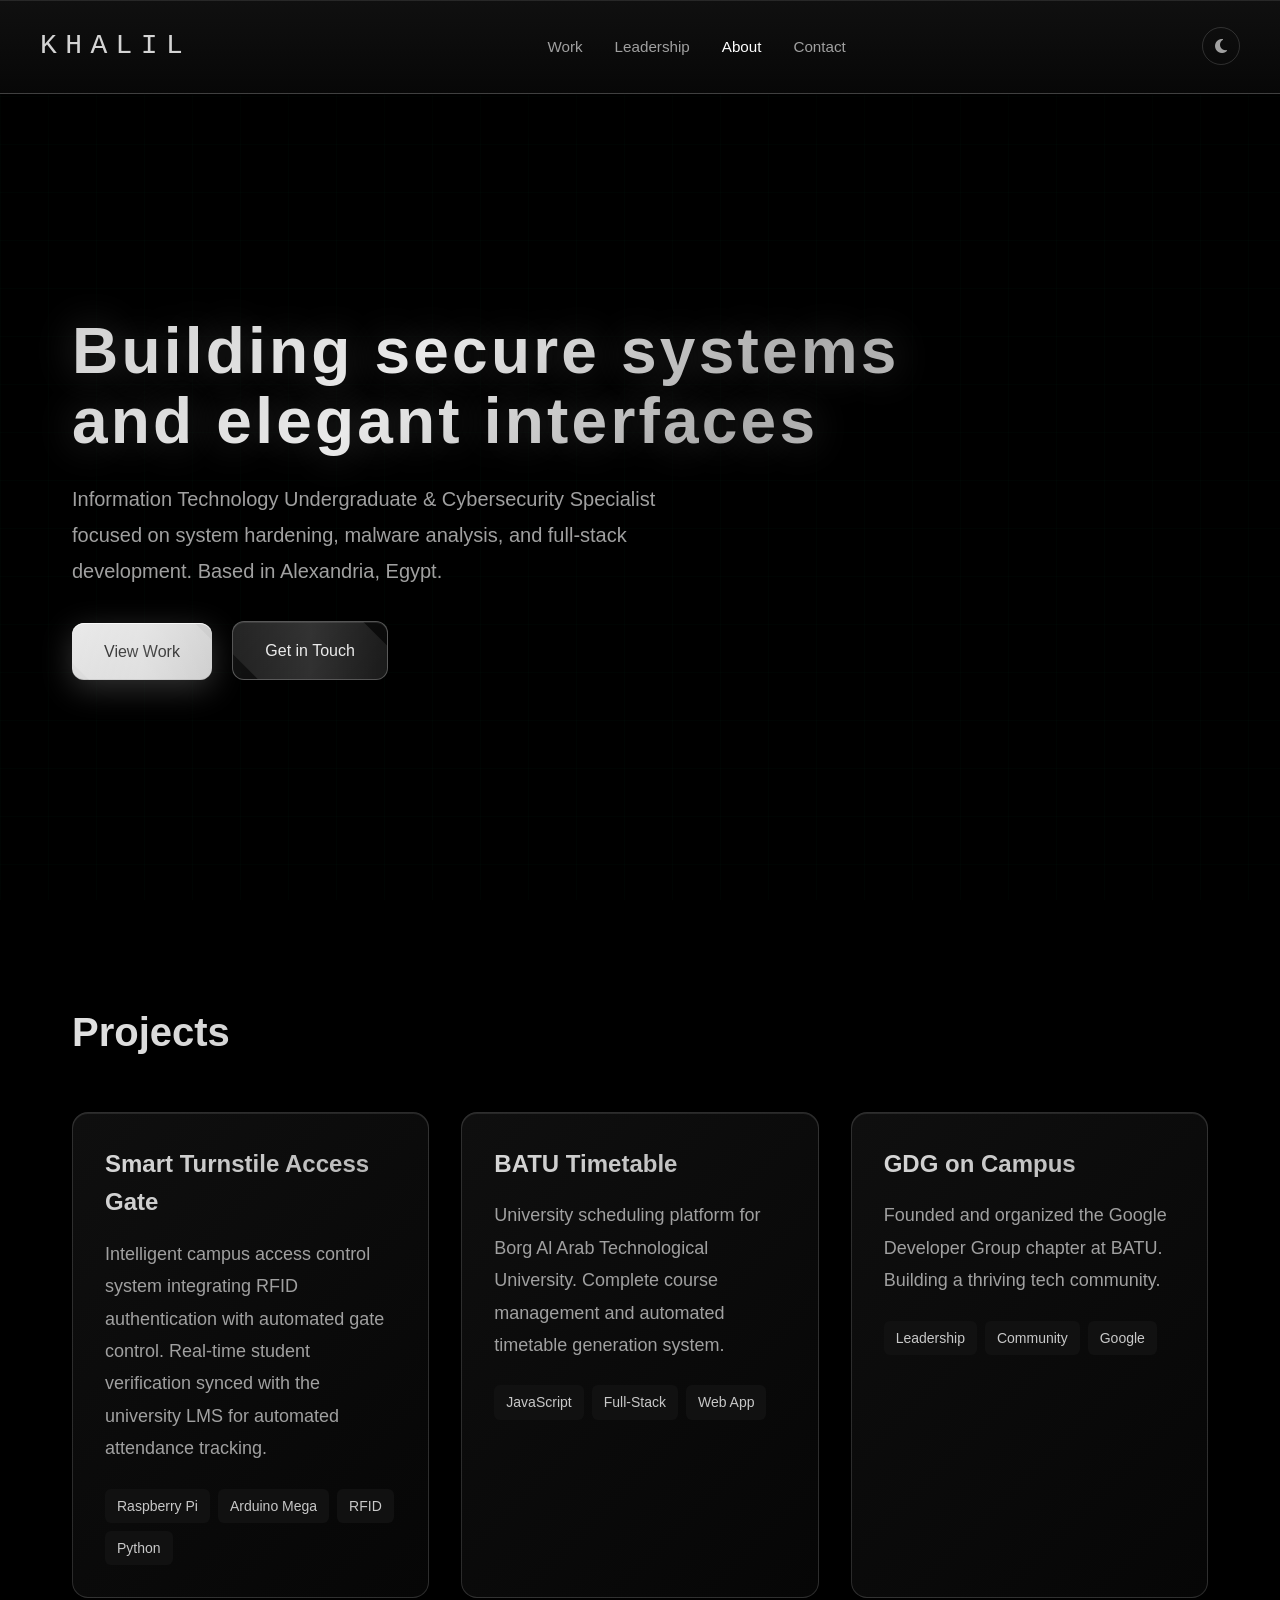
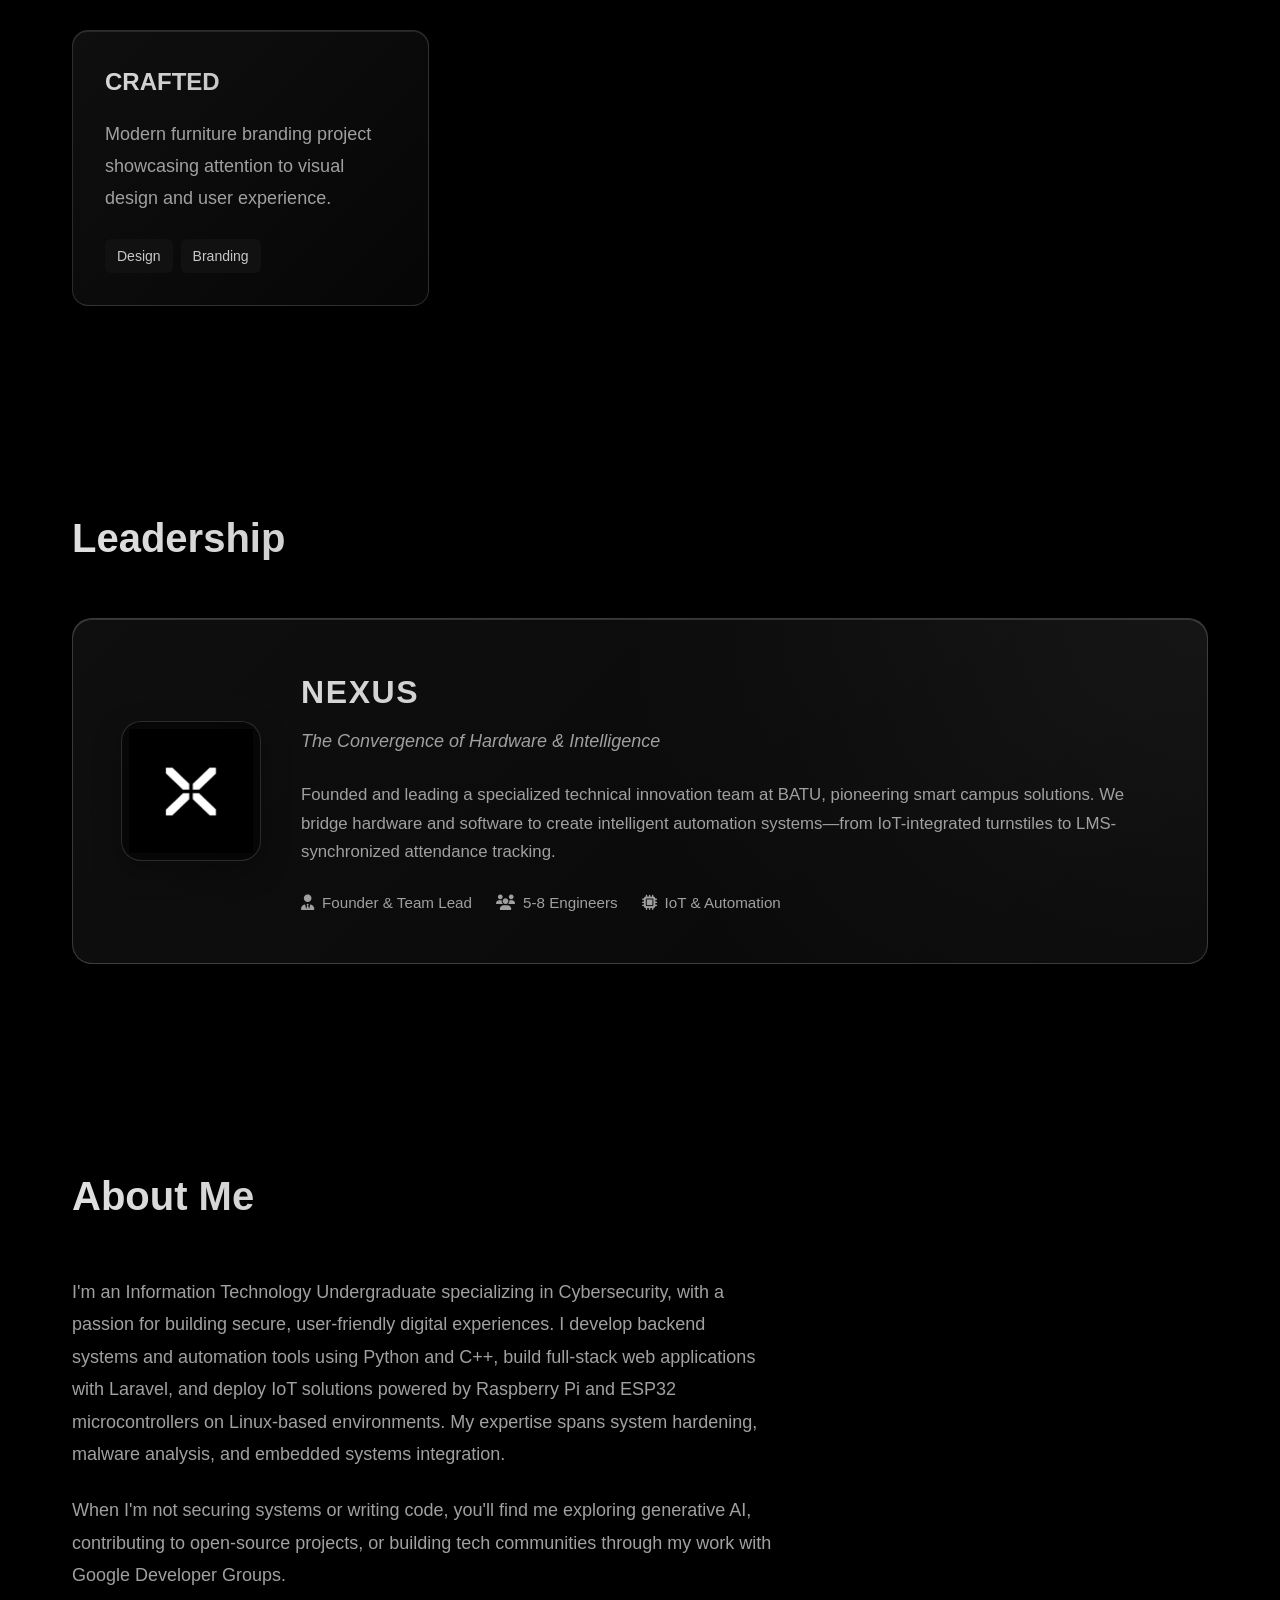
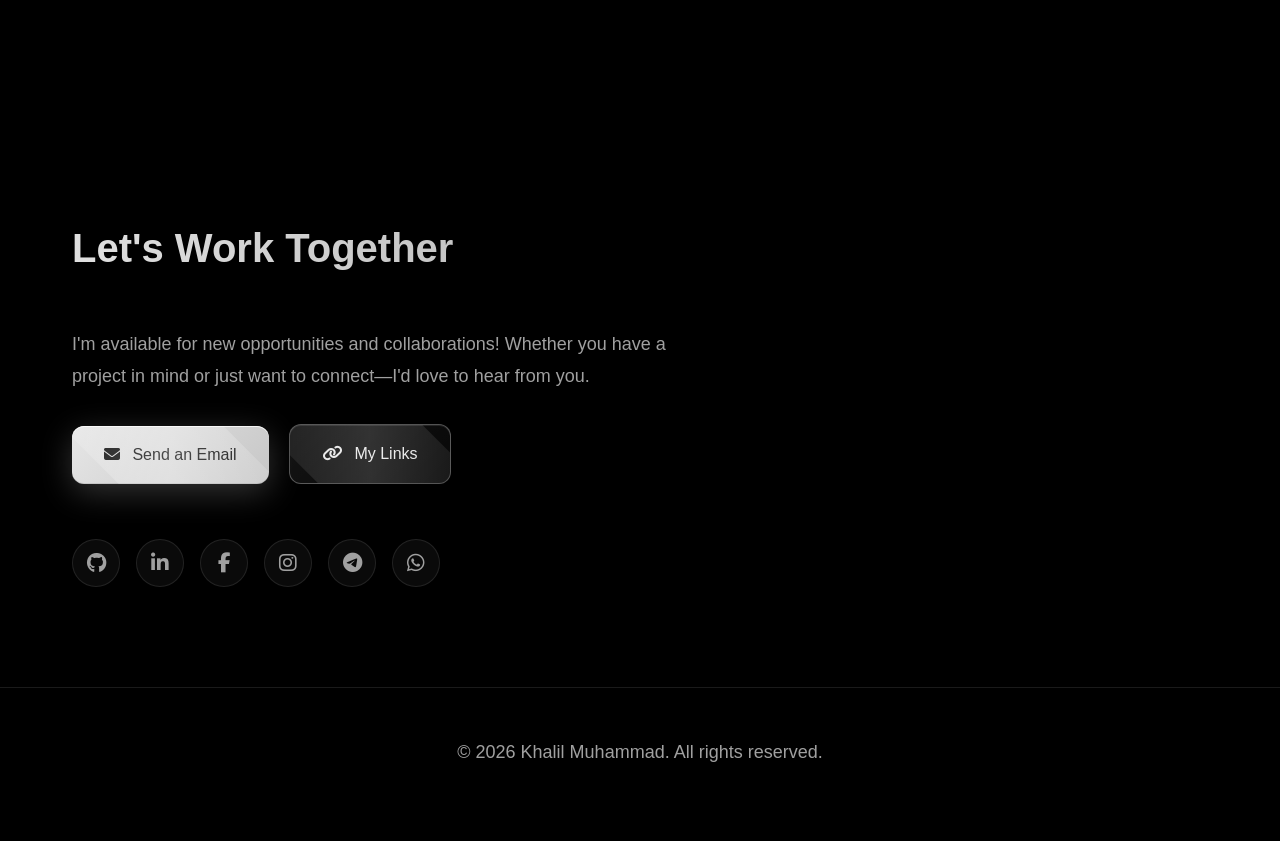
==== index.html @ e2bc8ed1 "feat: complete website overhaul - SEO, routing, ATS optimization, typography, and dark mode toggle" ====
<!DOCTYPE html>
<html lang="en" dir="ltr">
<head>
  <meta charset="UTF-8">
  <meta http-equiv="Content-Security-Policy" content="default-src 'self'; style-src 'self' 'unsafe-inline' https://fonts.googleapis.com https://cdnjs.cloudflare.com; font-src 'self' https://fonts.gstatic.com https://cdnjs.cloudflare.com; img-src 'self' data: https:; script-src 'self' 'unsafe-inline' https://cdnjs.cloudflare.com; connect-src 'self' https://khalill2.github.io;">
  <meta name="viewport" content="width=device-width, initial-scale=1.0">
  <title>Khalil Muhammad — Information Technology Undergraduate & Cybersecurity Specialist</title>
  
  <!-- SEO Meta Tags -->
  <meta name="description" content="Portfolio of Khalil Muhammad | Information Technology Undergraduate & Cybersecurity Specialist based in Alexandria, Egypt. Specializing in system hardening, malware analysis, and full-stack development.">
  <meta name="keywords" content="Khalil Muhammad, Cybersecurity Engineer, Web Development, BATU, NEXUS, Alexandria University, Communications Engineering, Full-Stack Developer, System Hardening">
  <meta name="author" content="Khalil Muhammad">
  
  <!-- Open Graph / Social Media Meta Tags -->
  <meta property="og:type" content="website">
  <meta property="og:url" content="https://khalill2.github.io/Personal-Website/">
  <meta property="og:title" content="Khalil Muhammad — IT Undergraduate & Cybersecurity Specialist">
  <meta property="og:description" content="Portfolio of Khalil Muhammad — IT Undergraduate & Cybersecurity Specialist. Explore projects in embedded systems, web apps, and tech leadership.">
  <meta property="og:image" content="https://khalill2.github.io/Personal-Website/assets/images/NEXUS-X-logo.jpg">
  
  <!-- Twitter Card Meta Tags -->
  <meta name="twitter:card" content="summary_large_image">
  <meta name="twitter:title" content="Khalil Muhammad — IT Undergraduate & Cybersecurity Specialist">
  <meta name="twitter:description" content="Portfolio of Khalil Muhammad — IT Undergraduate & Cybersecurity Specialist. Explore projects in embedded systems, web apps, and tech leadership.">
  <meta name="twitter:image" content="https://khalill2.github.io/Personal-Website/assets/images/NEXUS-X-logo.jpg">
  
  <!-- Favicon -->
  <link rel="icon" type="image/png" href="assets/images/KH-no-wm.png">
  
  <!-- Preconnect for Performance -->
  <link rel="preconnect" href="https://fonts.googleapis.com">
  <link rel="preconnect" href="https://fonts.gstatic.com" crossorigin>
  <link rel="preconnect" href="https://cdnjs.cloudflare.com">
  
  <!-- Google Fonts -->
  <link href="https://fonts.googleapis.com/css2?family=Share+Tech+Mono&family=Rajdhani:wght@600;700&display=swap" rel="stylesheet">
  <link rel="preload" href="https://fonts.googleapis.com/css2?family=Rajdhani:wght@600;700&display=swap" as="style">
  <link rel="preload" href="https://fonts.googleapis.com/css2?family=Share+Tech+Mono&display=swap" as="style">
  
  <!-- Font Awesome -->
  <link rel="stylesheet" href="https://cdnjs.cloudflare.com/ajax/libs/font-awesome/6.5.1/css/all.min.css">
  
  <!-- Main Stylesheet -->
    <link rel="stylesheet" href="assets/css/main.css?v=4.0">
  
  <!-- Structured Data for SEO -->
  <script type="application/ld+json">
  {
    "@context": "https://schema.org",
    "@type": "Person",
    "name": "Khalil Muhammad",
    "jobTitle": "Information Technology Undergraduate & Cybersecurity Specialist",
    "description": "Portfolio of Khalil Muhammad - Information Technology Undergraduate & Cybersecurity Specialist based in Alexandria, Egypt. Specializing in system hardening, malware analysis, and full-stack development.",
    "url": "https://khalill2.github.io/Personal-Website/",
    "sameAs": [
      "https://github.com/KHALILL2",
      "https://www.linkedin.com/in/khalil-muhammad-ti",
      "https://www.facebook.com/share/14V49oHYk59/",
      "https://instagram.com/khalil_muhammad_154"
    ],
    "knowsAbout": [
      "Cybersecurity",
      "System Hardening",
      "Malware Analysis",
      "Full-Stack Development",
      "IoT Solutions",
      "Embedded Systems"
    ]
  }
  </script>
</head>
<body>
  
  <!-- Primary Navigation -->
  <nav class="navbar" role="navigation" aria-label="Main navigation">
    <div class="navbar-content">
      <a href="index.html" class="logo" aria-label="Khalil - Home">khalil</a>
      <ul class="nav-links">
        <li><a href="#work">Work</a></li>
        <li><a href="#leadership">Leadership</a></li>
        <li><a href="#about">About</a></li>
        <li><a href="#contact">Contact</a></li>
      </ul>
      <button class="theme-toggle" id="themeToggle" aria-label="Toggle theme">
        <i class="fas fa-moon"></i>
      </button>
      <button class="mobile-menu-toggle" aria-label="Toggle navigation menu" aria-expanded="false">
        <span class="hamburger-line"></span>
        <span class="hamburger-line"></span>
        <span class="hamburger-line"></span>
      </button>
    </div>
  </nav>

  <!-- Mobile Menu -->
  <div class="mobile-menu" id="mobileMenu">
    <ul class="mobile-nav-links">
      <li><a href="#work" class="mobile-nav-link">Work</a></li>
      <li><a href="#leadership" class="mobile-nav-link">Leadership</a></li>
      <li><a href="#about" class="mobile-nav-link">About</a></li>
      <li><a href="#contact" class="mobile-nav-link">Contact</a></li>
    </ul>
  </div>

  <!-- Main Content -->
  <main id="main-content">
    
    <!-- Hero Section -->
    <header class="hero">
      <div>
        <h1>Building secure systems<br>and elegant interfaces</h1>
        <p>Information Technology Undergraduate & Cybersecurity Specialist focused on system hardening, malware analysis, and full-stack development. Based in Alexandria, Egypt.</p>
        <a href="#work" class="btn">View Work</a>
        <a href="#contact" class="btn btn-secondary">Get in Touch</a>
      </div>
    </header>

    <section id="work" aria-labelledby="work-heading">
      <h2 id="work-heading">Projects</h2>
      <div class="projects">
        <div class="project-card">
          <h3>Smart Turnstile Access Gate</h3>
          <p>Intelligent campus access control system integrating RFID authentication with automated gate control. Real-time student verification synced with the university LMS for automated attendance tracking.</p>
          <div class="tags">
            <span class="tag">Raspberry Pi</span>
            <span class="tag">Arduino Mega</span>
            <span class="tag">RFID</span>
            <span class="tag">Python</span>
          </div>
        </div>
        
        <a href="pages/batu-timetable.html" class="project-card">
          <h3>BATU Timetable</h3>
          <p>University scheduling platform for Borg Al Arab Technological University. Complete course management and automated timetable generation system.</p>
          <div class="tags">
            <span class="tag">JavaScript</span>
            <span class="tag">Full-Stack</span>
            <span class="tag">Web App</span>
          </div>
        </a>
        
        <a href="pages/gdg-campus.html" class="project-card">
          <h3>GDG on Campus</h3>
          <p>Founded and organized the Google Developer Group chapter at BATU. Building a thriving tech community.</p>
          <div class="tags">
            <span class="tag">Leadership</span>
            <span class="tag">Community</span>
            <span class="tag">Google</span>
          </div>
        </a>
        
        <a href="pages/crafted.html" class="project-card">
          <h3>CRAFTED</h3>
          <p>Modern furniture branding project showcasing attention to visual design and user experience.</p>
          <div class="tags">
            <span class="tag">Design</span>
            <span class="tag">Branding</span>
          </div>
        </a>
      </div>
    </section>

    <section id="leadership" aria-labelledby="leadership-heading">
      <h2 id="leadership-heading">Leadership</h2>
      <a href="pages/nexus.html" class="leadership-feature">
        <div class="leadership-content">
          <div class="leadership-logo">
            <img src="assets/images/NEXUS-X-logo.jpg" alt="NEXUS Logo" loading="lazy">
          </div>
          <div class="leadership-info">
            <h3>NEXUS</h3>
            <p class="subtitle">The Convergence of Hardware & Intelligence</p>
            <p>
              Founded and leading a specialized technical innovation team at BATU, pioneering smart campus solutions. We bridge hardware and software to create intelligent automation systems—from IoT-integrated turnstiles to LMS-synchronized attendance tracking.
            </p>
            <div class="leadership-meta">
              <div class="leadership-meta-item">
                <i class="fas fa-user-tie" aria-hidden="true"></i>
                <span>Founder & Team Lead</span>
              </div>
              <div class="leadership-meta-item">
                <i class="fas fa-users" aria-hidden="true"></i>
                <span>5-8 Engineers</span>
              </div>
              <div class="leadership-meta-item">
                <i class="fas fa-microchip" aria-hidden="true"></i>
                <span>IoT & Automation</span>
              </div>
            </div>
          </div>
        </div>
      </a>
    </section>

    <!-- About Section -->
    <section id="about" aria-labelledby="about-heading">
      <h2 id="about-heading">About Me</h2>
      <p class="about-text">
        I'm an Information Technology Undergraduate specializing in Cybersecurity, with a passion for building secure, user-friendly digital experiences. I develop backend systems and automation tools using Python and C++, build full-stack web applications with Laravel, and deploy IoT solutions powered by Raspberry Pi and ESP32 microcontrollers on Linux-based environments. My expertise spans system hardening, malware analysis, and embedded systems integration.
      </p>
      <p class="about-text">
        When I'm not securing systems or writing code, you'll find me exploring generative AI, contributing to open-source projects, or building tech communities through my work with Google Developer Groups.
      </p>
    </section>

    <!-- Contact Section -->
    <section id="contact" aria-labelledby="contact-heading">
      <h2 id="contact-heading">Let's Work Together</h2>
      <p class="contact-text">
        I'm available for new opportunities and collaborations! Whether you have a project in mind or just want to connect—I'd love to hear from you.
      </p>
      
      <a href="mailto:khalill21652006@gmail.com" class="btn"><i class="fas fa-envelope" aria-hidden="true"></i> Send an Email</a>
      <a href="pages/links.html" class="btn btn-secondary"><i class="fas fa-link" aria-hidden="true"></i> My Links</a>
      
      <div class="social-links">
        <a href="https://github.com/KHALILL2" target="_blank" rel="noopener noreferrer" class="social-link" aria-label="GitHub"><i class="fab fa-github" aria-hidden="true"></i></a>
        <a href="https://www.linkedin.com/in/khalil-muhammad-ti" target="_blank" rel="noopener noreferrer" class="social-link" aria-label="LinkedIn"><i class="fab fa-linkedin-in" aria-hidden="true"></i></a>
        <a href="https://www.facebook.com/share/14V49oHYk59/" target="_blank" rel="noopener noreferrer" class="social-link" aria-label="Facebook"><i class="fab fa-facebook-f" aria-hidden="true"></i></a>
        <a href="https://instagram.com/khalil_muhammad_154" target="_blank" rel="noopener noreferrer" class="social-link" aria-label="Instagram"><i class="fab fa-instagram" aria-hidden="true"></i></a>
        <a href="https://t.me/khalil_muhammad_154" target="_blank" rel="noopener noreferrer" class="social-link" aria-label="Telegram"><i class="fab fa-telegram" aria-hidden="true"></i></a>
        <a href="https://api.whatsapp.com/send?phone=201015163499" target="_blank" rel="noopener noreferrer" class="social-link" aria-label="WhatsApp"><i class="fab fa-whatsapp" aria-hidden="true"></i></a>
      </div>
    </section>

  </main>

  <!-- Site Footer -->
  <footer role="contentinfo">
    <p>&copy; 2026 Khalil Muhammad. All rights reserved.</p>
  </footer>

  <!-- JavaScript -->
  <script src="js/script.js"></script>

</body>
</html>
---- assets/css/main.css ----
/**
 * Khalil Portfolio - Main Stylesheet
 * 
 * @description Professional portfolio site showcasing cybersecurity expertise and full-stack development.
 *              Zero-framework vanilla approach prioritizing performance, accessibility, and privacy.
 *              Monochrome design system with glassmorphism effects for modern aesthetic.
 * 
 * @author Khalil Muhammad (khalill2)
 * @version 1.0.0
 * @license MIT
 * 
 * Architecture:
 * - Mobile-first responsive design (320px - 1920px+)
 * - CSS Grid/Flexbox for layouts
 * - CSS custom properties for theming
 * - BEM-inspired naming convention
 */

/* ============================================
   0. THEME SYSTEM (CSS Custom Properties)
   ============================================ */

:root {
  --bg-primary: #000000;
  --bg-elevated: #0a0a0a;
  --bg-tag: #111111;
  --text-body: #c8c8c8;
  --text-secondary: #a0a0a0;
  --text-heading: #e0e0e0;
  --text-muted: #666666;
  --border-subtle: rgba(255, 255, 255, 0.1);
  --border-default: rgba(255, 255, 255, 0.15);
  --border-strong: rgba(255, 255, 255, 0.3);
}

/* ============================================
   1. RESET & BASE CONFIGURATION
   ============================================ */

*,
*::before,
*::after {
  margin: 0;
  padding: 0;
  box-sizing: border-box;
}

body {
  font-family: -apple-system, BlinkMacSystemFont, 'Segoe UI', Arial, sans-serif;
  background-color: var(--bg-primary);
  color: var(--text-body);
  line-height: 1.6;
  font-display: swap;
}

/* ============================================
   2. TYPOGRAPHY SYSTEM
   ============================================ */

h1 {
  font-family: 'Rajdhani', sans-serif;
  font-size: 3.5rem;
  font-weight: 700;
  line-height: 1.1;
  margin-bottom: 1rem;
  letter-spacing: 0.05em;
  /* Liquid chrome metallic effect */
  background: linear-gradient(135deg, #d0d0d0 0%, #e8e8e8 20%, #a8a8a8 40%, #d0d0d0 60%, #e8e8e8 80%, #a8a8a8 100%);
  -webkit-background-clip: text;
  -webkit-text-fill-color: transparent;
  background-clip: text;
  background-size: 200% 200%;
  animation: chrome-flow 4s ease-in-out infinite;
  position: relative;
  text-shadow: 0 0 40px rgba(255, 255, 255, 0.2);
}

@keyframes chrome-flow {
  0%, 100% { background-position: 0% 50%; }
  50% { background-position: 100% 50%; }
}

h2 {
  font-size: 2.5rem;
  margin-bottom: 3rem;
  background: linear-gradient(to right, #e0e0e0, #b8b8b8, #e0e0e0);
  -webkit-background-clip: text;
  -webkit-text-fill-color: transparent;
  background-clip: text;
}

h3 {
  font-size: 1.5rem;
  margin-bottom: 1rem;
  background: linear-gradient(135deg, #d8d8d8, #b0b0b0);
  -webkit-background-clip: text;
  -webkit-text-fill-color: transparent;
  background-clip: text;
}

p {
  font-size: 1.125rem;
  line-height: 1.8;
  color: #a0a0a0;
  margin-bottom: 1.5rem;
}

/* ============================================
   3. NAVIGATION COMPONENTS
   ============================================ */

/* Fixed glassmorphism navbar with blur effect */
.navbar {
  /* Position & Display */
  position: fixed;
  top: 0;
  width: 100%;
  z-index: 1000;
  
  /* Liquid glass with metallic tint */
  background: linear-gradient(180deg, rgba(20, 20, 20, 0.8), rgba(10, 10, 10, 0.7));
  -webkit-backdrop-filter: blur(40px) saturate(200%) brightness(1.1);
  backdrop-filter: blur(40px) saturate(200%) brightness(1.1);
  border-bottom: 1px solid rgba(255, 255, 255, 0.2);
  box-shadow: 
    0 8px 32px rgba(0, 0, 0, 0.4),
    inset 0 1px 0 rgba(255, 255, 255, 0.1);
  
  /* Spacing */
  padding: 1.5rem 2rem;
}

.navbar-content {
  max-width: 1200px;
  margin: 0 auto;
  display: flex;
  justify-content: space-between;
  align-items: center;
  position: relative;
}

.logo {
  font-family: 'Share Tech Mono', monospace;
  font-size: 1.75rem;
  font-weight: 400;
  color: #d4d4d4;
  text-decoration: none;
  letter-spacing: 0.3em;
  text-transform: uppercase;
}

.nav-links {
  display: flex;
  gap: 2rem;
  list-style: none;
}

.nav-links a {
  color: #a0a0a0;
  text-decoration: none;
  font-size: 0.95rem;
  transition: all 0.3s ease;
  position: relative;
}

.nav-links a:hover {
  color: #e0e0e0;
}

/* Active state with silver accent */
.nav-links a.active {
  color: #e0e0e0;
}

.back-link {
  color: #a0a0a0;
  text-decoration: none;
  font-size: 0.95rem;
  transition: all 0.3s ease;
}

.back-link:hover {
  color: #e0e0e0;
}

.back-link i {
  margin-right: 0.5rem;
}

/* ============================================
   4. LAYOUT & CONTAINERS
   ============================================ */

section {
  max-width: 1200px;
  margin: 0 auto;
  padding: 100px 2rem;
}

.project-detail {
  max-width: 900px;
  margin: 0 auto;
  padding: 120px 2rem 80px;
}

/* Hero Section */
.hero {
  min-height: 100vh;
  display: flex;
  align-items: center;
  padding-top: 120px;
  max-width: 1200px;
  margin: 0 auto;
  padding-left: 2rem;
  padding-right: 2rem;
}

.hero h1 {
    font-size: 4rem;
    font-weight: 700;
    line-height: 1.1;
    margin-bottom: 1.5rem;
}

.hero p {
    font-size: 1.25rem;
    color: #a0a0a0;
    max-width: 600px;
    margin-bottom: 2rem;
}

/* === BUTTONS === */
.btn {
    display: inline-block;
    padding: 1rem 2rem;
    /* Liquid glass with metallic shine */
    background: linear-gradient(135deg, rgba(255, 255, 255, 0.9), rgba(220, 220, 220, 0.9));
    -webkit-backdrop-filter: blur(40px) saturate(200%);
    backdrop-filter: blur(40px) saturate(200%);
    color: #000000;
    text-decoration: none;
    border-radius: 12px;
    font-weight: 500;
    margin-right: 1rem;
    margin-bottom: 1rem;
    transition: all 0.5s cubic-bezier(0.4, 0, 0.2, 1);
    box-shadow: 
      0 8px 32px rgba(255, 255, 255, 0.2),
      inset 0 1px 0 rgba(255, 255, 255, 0.8),
      inset 0 -1px 0 rgba(0, 0, 0, 0.1);
    position: relative;
    overflow: hidden;
}

.btn::before {
    content: '';
    position: absolute;
    top: -50%;
    left: -50%;
    width: 200%;
    height: 200%;
    background: linear-gradient(45deg, transparent, rgba(255, 255, 255, 0.3), transparent);
    transform: rotate(45deg);
    animation: liquid-shine 3s infinite;
}

@keyframes liquid-shine {
  0% { transform: translateX(-100%) translateY(-100%) rotate(45deg); }
  100% { transform: translateX(100%) translateY(100%) rotate(45deg); }
}

.btn:hover {
    background: linear-gradient(135deg, rgba(255, 255, 255, 1), rgba(235, 235, 235, 1));
    transform: translateY(-4px) scale(1.02);
    box-shadow: 
      0 16px 48px rgba(255, 255, 255, 0.3),
      0 0 40px rgba(255, 255, 255, 0.2),
      inset 0 2px 0 rgba(255, 255, 255, 1),
      inset 0 -2px 0 rgba(0, 0, 0, 0.15);
}

.btn-secondary {
    background: linear-gradient(135deg, rgba(255, 255, 255, 0.08), rgba(255, 255, 255, 0.03));
    -webkit-backdrop-filter: blur(40px) saturate(180%);
    backdrop-filter: blur(40px) saturate(180%);
    color: #e8e8e8;
    border: 1.5px solid rgba(255, 255, 255, 0.3);
    box-shadow: inset 0 1px 0 rgba(255, 255, 255, 0.1);
}

.btn-secondary::before {
    background: linear-gradient(45deg, transparent, rgba(255, 255, 255, 0.15), transparent);
}

.btn-secondary:hover {
    background: linear-gradient(135deg, rgba(255, 255, 255, 0.15), rgba(255, 255, 255, 0.08));
    border-color: rgba(255, 255, 255, 0.5);
    color: #ffffff;
    transform: translateY(-4px) scale(1.02);
    box-shadow: 
      0 16px 48px rgba(255, 255, 255, 0.2),
      0 0 40px rgba(255, 255, 255, 0.15),
      inset 0 1px 0 rgba(255, 255, 255, 0.2);
}

.btn i {
    margin-right: 0.5rem;
}

/* ============================================
   5. PROJECT CARDS & PORTFOLIO ITEMS
   ============================================ */

.projects {
  display: grid;
  grid-template-columns: repeat(auto-fit, minmax(300px, 1fr));
  gap: 2rem;
  margin-top: 3rem;
}

/* Project card as anchor element */
.project-card {
  background: linear-gradient(135deg, rgba(30, 30, 30, 0.5), rgba(15, 15, 15, 0.4));
  -webkit-backdrop-filter: blur(30px) saturate(180%) brightness(1.1);
  backdrop-filter: blur(30px) saturate(180%) brightness(1.1);
  border: 1px solid rgba(255, 255, 255, 0.15);
  border-radius: 16px;
  padding: 2rem;
  transition: all 0.5s cubic-bezier(0.4, 0, 0.2, 1);
  cursor: pointer;
  text-decoration: none;
  display: block;
  position: relative;
  overflow: hidden;
  box-shadow: 
    0 8px 32px rgba(0, 0, 0, 0.3),
    inset 0 1px 0 rgba(255, 255, 255, 0.1);
}

.project-card::before {
  content: '';
  position: absolute;
  top: -50%;
  left: -50%;
  width: 200%;
  height: 200%;
  background: radial-gradient(circle, rgba(255, 255, 255, 0.1) 0%, transparent 70%);
  opacity: 0;
  transition: opacity 0.5s ease;
  pointer-events: none;
}

.project-card:hover::before {
  opacity: 1;
  animation: liquid-ripple 2s infinite;
}

@keyframes liquid-ripple {
  0% { transform: scale(0.5) translate(0, 0); opacity: 0; }
  50% { opacity: 0.3; }
  100% { transform: scale(1.5) translate(20%, 20%); opacity: 0; }
}

/* Override default link colors */
.project-card,
.project-card:link,
.project-card:visited,
.project-card:hover,
.project-card:active {
  color: #d0d0d0;
  text-decoration: none;
}

.project-card:hover {
  transform: translateY(-12px) scale(1.02);
  background: linear-gradient(135deg, rgba(40, 40, 40, 0.6), rgba(25, 25, 25, 0.5));
  -webkit-backdrop-filter: blur(40px) saturate(200%) brightness(1.2);
  backdrop-filter: blur(40px) saturate(200%) brightness(1.2);
  border-color: rgba(255, 255, 255, 0.3);
  box-shadow: 
    0 20px 60px rgba(255, 255, 255, 0.15),
    0 0 40px rgba(255, 255, 255, 0.1),
    inset 0 1px 0 rgba(255, 255, 255, 0.2);
}

.project-card h3 {
  font-size: 1.5rem;
  margin-bottom: 1rem;
  color: #e0e0e0;
}

.project-card p {
  color: #a0a0a0;
  margin-bottom: 1.5rem;
}

/* Force color inheritance for all states */
.project-card:visited h3,
.project-card:active h3,
.project-card:hover h3 {
  color: #e0e0e0;
}

.project-card:visited p,
.project-card:active p,
.project-card:hover p {
  color: #a0a0a0;
}

/* === TAGS === */
.tags {
    display: flex;
    gap: 0.5rem;
    flex-wrap: wrap;
}

.tag {
    background: #111111;
    color: #c8c8c8;
    padding: 0.375rem 0.75rem;
    border-radius: 6px;
    font-size: 0.875rem;
}

.tech-stack {
    display: flex;
    gap: 0.5rem;
    flex-wrap: wrap;
    margin-top: 2rem;
}

.tech-tag {
    background: #0a0a0a;
    border: 1px solid rgba(255, 255, 255, 0.1);
    color: #c8c8c8;
    padding: 0.5rem 1rem;
    border-radius: 6px;
    font-size: 0.875rem;
}

/* ============================================
   6. LEADERSHIP SECTION
   ============================================ */

.leadership-feature {
  background: linear-gradient(135deg, rgba(25, 25, 25, 0.6), rgba(15, 15, 15, 0.5));
  -webkit-backdrop-filter: blur(35px) saturate(180%) brightness(1.15);
  backdrop-filter: blur(35px) saturate(180%) brightness(1.15);
  border: 1px solid rgba(255, 255, 255, 0.2);
  border-radius: 20px;
  padding: 3rem;
  margin-top: 3rem;
  transition: all 0.5s cubic-bezier(0.4, 0, 0.2, 1);
  text-decoration: none;
  display: block;
  position: relative;
  overflow: hidden;
  box-shadow: 
    0 12px 48px rgba(0, 0, 0, 0.3),
    inset 0 1px 0 rgba(255, 255, 255, 0.15);
}

.leadership-feature::after {
  content: '';
  position: absolute;
  top: 0;
  left: -100%;
  width: 100%;
  height: 100%;
  background: linear-gradient(90deg, transparent, rgba(255, 255, 255, 0.1), transparent);
  transition: left 0.7s ease;
}

.leadership-feature:hover::after {
  left: 100%;
}

/* Override default link colors for leadership */
.leadership-feature,
.leadership-feature:link,
.leadership-feature:visited,
.leadership-feature:hover,
.leadership-feature:active {
  color: #d0d0d0;
  text-decoration: none;
}

.leadership-feature::before {
    content: '';
    position: absolute;
    top: 0;
    left: 0;
    right: 0;
    bottom: 0;
    background: radial-gradient(circle at top right, rgba(255, 255, 255, 0.05) 0%, transparent 50%);
    pointer-events: none;
}

.leadership-feature:hover {
    transform: translateY(-12px) scale(1.01);
    background: linear-gradient(135deg, rgba(35, 35, 35, 0.7), rgba(25, 25, 25, 0.6));
    -webkit-backdrop-filter: blur(45px) saturate(200%) brightness(1.25);
    backdrop-filter: blur(45px) saturate(200%) brightness(1.25);
    border-color: rgba(255, 255, 255, 0.4);
    box-shadow: 
      0 24px 72px rgba(255, 255, 255, 0.18),
      0 0 60px rgba(255, 255, 255, 0.12),
      inset 0 2px 0 rgba(255, 255, 255, 0.25);
}

.leadership-content {
    display: grid;
    grid-template-columns: 140px 1fr;
    gap: 2.5rem;
    align-items: center;
    position: relative;
    z-index: 1;
}

.leadership-logo {
    width: 140px;
    height: 140px;
    background: rgba(0, 0, 0, 0.5);
    border: 1px solid rgba(255, 255, 255, 0.15);
    border-radius: 20px;
    display: flex;
    align-items: center;
    justify-content: center;
    overflow: hidden;
    box-shadow: 0 10px 30px rgba(0, 0, 0, 0.3);
}

.leadership-logo img {
    width: 90%;
    height: 90%;
    object-fit: contain;
}

.leadership-info h3 {
  font-family: 'Rajdhani', sans-serif;
  font-size: 2rem;
  font-weight: 700;
  margin-bottom: 0.5rem;
  letter-spacing: 0.05em;
  color: #e0e0e0;
}

.leadership-info .subtitle {
  font-size: 1.125rem;
  color: #a0a0a0;
  font-style: italic;
  margin-bottom: 1.5rem;
}

.leadership-info p {
  color: #a0a0a0;
  font-size: 1.05rem;
  line-height: 1.7;
  margin-bottom: 1rem;
}

/* Force color inheritance for all link states */
.leadership-feature:visited h3,
.leadership-feature:active h3,
.leadership-feature:hover h3 {
  color: #e0e0e0;
}

.leadership-feature:visited p,
.leadership-feature:active p,
.leadership-feature:hover p,
.leadership-feature:visited .subtitle,
.leadership-feature:active .subtitle,
.leadership-feature:hover .subtitle {
  color: #a0a0a0;
}

.leadership-meta {
    display: flex;
    gap: 1.5rem;
    margin-top: 1.5rem;
    flex-wrap: wrap;
}

.leadership-meta-item {
    display: flex;
    align-items: center;
    gap: 0.5rem;
    color: #a0a0a0;
    font-size: 0.95rem;
}

.leadership-meta-item i {
    color: #a0a0a0;
}

/* === PROJECT DETAIL PAGES === */
.project-header {
    margin-bottom: 3rem;
}

.tagline {
    font-size: 1.25rem;
    color: #a0a0a0;
    font-style: italic;
    margin-bottom: 2rem;
}

.project-meta {
    display: flex;
    gap: 2rem;
    color: #a0a0a0;
    margin-bottom: 2rem;
    flex-wrap: wrap;
}

.meta-item {
    display: flex;
    align-items: center;
    gap: 0.5rem;
}

.project-image {
  width: 100%;
  max-width: 600px;
  margin: 0 auto 3rem;
  background: linear-gradient(135deg, #0a0a0a 0%, #1a1a1a 100%);
  border: 1px solid rgba(255, 255, 255, 0.15);
  border-radius: 24px;
  display: flex;
  align-items: center;
  justify-content: center;
  box-shadow: 0 20px 60px rgba(0, 0, 0, 0.5), 
              inset 0 1px 0 rgba(255, 255, 255, 0.1);
  position: relative;
  padding: 3rem;
  overflow: hidden;
}

.project-image::before {
    content: '';
    position: absolute;
    top: 0;
    left: 0;
    right: 0;
    bottom: 0;
    background: radial-gradient(circle at center, rgba(255, 255, 255, 0.05) 0%, transparent 70%);
    pointer-events: none;
}

.project-image img {
  width: 100%;
  max-width: 100%;
  height: auto;
  display: block;
  object-fit: contain;
  filter: drop-shadow(0 10px 30px rgba(0, 0, 0, 0.3));
  position: relative;
  z-index: 1;
  border-radius: 20px;
}

/* Circular image for CRAFTED logo */
.project-image-circle {
  width: 500px;
  height: 500px;
  max-width: 500px;
  border-radius: 50%;
  padding: 2.5rem;
}

.project-image-circle img {
  border-radius: 50%;
  width: 100%;
  height: 100%;
  object-fit: cover;
}

/* Responsive circle sizing */
@media (max-width: 1199px) {
  .project-image-circle {
    width: 450px;
    height: 450px;
    max-width: 450px;
  }
}

@media (max-width: 991px) {
  .project-image-circle {
    width: 400px;
    height: 400px;
    max-width: 400px;
    padding: 2rem;
  }
}

@media (max-width: 767px) {
  .project-image-circle {
    width: 350px;
    height: 350px;
    max-width: 350px;
    padding: 1.5rem;
  }
}

@media (max-width: 599px) {
  .project-image-circle {
    width: 300px;
    height: 300px;
    max-width: 300px;
    padding: 1.5rem;
  }
}

@media (max-width: 479px) {
  .project-image-circle {
    width: 280px;
    height: 280px;
    max-width: 280px;
    padding: 1.25rem;
  }
}

@media (max-width: 380px) {
  .project-image-circle {
    width: 250px;
    height: 250px;
    max-width: 250px;
    padding: 1rem;
  }
}

.highlight-box {
    background: #0a0a0a;
    border: 1px solid rgba(255, 255, 255, 0.1);
    border-left: 4px solid #ffffff;
    padding: 1.5rem;
    border-radius: 8px;
    margin: 2rem 0;
}

.highlight-box h3 {
    font-size: 1.25rem;
    margin-bottom: 0.75rem;
}

.highlight-box p {
    margin-bottom: 0;
}

.features {
    list-style: none;
    padding: 0;
}

.features li {
    padding: 1rem 0;
    border-bottom: 1px solid rgba(255, 255, 255, 0.1);
    color: #a0a0a0;
}

.features li:before {
    content: "→";
    color: #ffffff;
    font-weight: bold;
    margin-right: 1rem;
}

.features li strong {
    color: #ffffff;
}

/* Gallery Styles for BATU Timetable */
.hero-image {
    width: 100%;
    height: auto;
    border-radius: 12px;
    margin-bottom: 3rem;
    box-shadow: 0 20px 60px rgba(0, 0, 0, 0.5);
    object-fit: cover;
}

.screenshot-gallery {
    display: grid;
    gap: 2rem;
    margin: 2rem 0;
}

.screenshot-item {
    width: 100%;
}

.screenshot-item img {
    width: 100%;
    height: auto;
    border-radius: 12px;
    box-shadow: 0 10px 30px rgba(0, 0, 0, 0.3);
    object-fit: cover;
}

.screenshot-caption {
    text-align: center;
    color: #a0a0a0;
    font-size: 0.9rem;
    margin-top: 1rem;
}

.screenshot-full {
    width: 100%;
    height: auto;
    border-radius: 12px;
    box-shadow: 0 10px 30px rgba(0, 0, 0, 0.3);
    object-fit: cover;
}

.screenshot-grid {
    display: grid;
    grid-template-columns: repeat(auto-fit, minmax(280px, 1fr));
    gap: 1.5rem;
}

.screenshot-grid img {
    width: 100%;
    height: auto;
    border-radius: 8px;
    box-shadow: 0 8px 24px rgba(0, 0, 0, 0.3);
    object-fit: cover;
}

/* === SOCIAL LINKS === */
.social-links {
    display: flex;
    gap: 1rem;
    margin-top: 2rem;
    flex-wrap: wrap;
}

.social-link {
    width: 48px;
    height: 48px;
    background: #0a0a0a;
    border: 1px solid rgba(255, 255, 255, 0.1);
    border-radius: 50%;
    display: flex;
    align-items: center;
    justify-content: center;
    color: #a0a0a0;
    text-decoration: none;
    font-size: 1.25rem;
    transition: all 0.3s ease;
}

.social-link:hover {
    color: #ffffff;
    border-color: rgba(255, 255, 255, 0.3);
    transform: translateY(-4px);
}

/* Brand-specific hover effects for main page social links (7 links) */
.social-links a.social-link:nth-child(1):hover {
  /* GitHub - White */
  box-shadow: 0 8px 24px rgba(255, 255, 255, 0.3), 0 0 20px rgba(255, 255, 255, 0.2);
}

.social-links a.social-link:nth-child(2):hover {
  /* LinkedIn - Blue */
  box-shadow: 0 8px 24px rgba(10, 102, 194, 0.4), 0 0 20px rgba(10, 102, 194, 0.3);
}

.social-links a.social-link:nth-child(3):hover {
  /* Facebook - Blue */
  box-shadow: 0 8px 24px rgba(24, 119, 242, 0.4), 0 0 20px rgba(24, 119, 242, 0.3);
}

.social-links a.social-link:nth-child(4):hover {
  /* Instagram - Pink */
  box-shadow: 0 8px 24px rgba(225, 48, 108, 0.4), 0 0 20px rgba(225, 48, 108, 0.3);
}

.social-links a.social-link:nth-child(5):hover {
  /* Telegram - Blue */
  box-shadow: 0 8px 24px rgba(36, 161, 222, 0.4), 0 0 20px rgba(36, 161, 222, 0.3);
}

.social-links a.social-link:nth-child(6):hover {
  /* WhatsApp - Green */
  box-shadow: 0 8px 24px rgba(37, 211, 102, 0.4), 0 0 20px rgba(37, 211, 102, 0.3);
}

.social-links a.social-link:nth-child(7):hover {
  /* Linktree - Cyber Green */
  box-shadow: 0 8px 24px rgba(0, 255, 65, 0.4), 0 0 20px rgba(0, 255, 65, 0.3);
}

/* Brand-specific hover effects for project pages (Facebook, Instagram, Email) */
.project-links .social-links .social-link:nth-child(1):hover {
  /* Facebook - Blue */
  box-shadow: 0 8px 24px rgba(24, 119, 242, 0.4), 0 0 20px rgba(24, 119, 242, 0.3);
}

.project-links .social-links .social-link:nth-child(2):hover {
  /* Instagram - Pink */
  box-shadow: 0 8px 24px rgba(225, 48, 108, 0.4), 0 0 20px rgba(225, 48, 108, 0.3);
}

.project-links .social-links .social-link:nth-child(3):hover {
  /* Email - Gray/White */
  box-shadow: 0 8px 24px rgba(255, 255, 255, 0.3), 0 0 20px rgba(255, 255, 255, 0.2);
}

/* Inline social links (for project pages) */
.project-links {
    margin-top: 3rem;
    padding-top: 2rem;
    border-top: 1px solid rgba(255, 255, 255, 0.1);
}

.project-links .social-link {
    width: auto;
    height: auto;
    border-radius: 8px;
    padding: 0.75rem 1.5rem;
    display: inline-flex;
    align-items: center;
    gap: 0.5rem;
    font-size: 0.95rem;
}

/* === FOOTER === */
footer {
    text-align: center;
    padding: 3rem 2rem;
    color: #666666;
    border-top: 1px solid rgba(255, 255, 255, 0.1);
}

/* === UTILITY CLASSES === */
.about-text {
    font-size: 1.125rem;
    line-height: 1.8;
    color: #a0a0a0;
    max-width: 700px;
    margin-top: 1.5rem;
}

.about-text:first-of-type {
    margin-top: 0;
}

.contact-text {
    font-size: 1.125rem;
    color: #a0a0a0;
    max-width: 600px;
    margin-bottom: 2rem;
}

/* === RESPONSIVE DESIGN === */

/* Extra Large Screens (1920px+) */
@media (min-width: 1920px) {
    section {
        max-width: 1600px;
        padding: 120px 3rem;
    }

    .hero h1 {
        font-size: 5rem;
    }

    h1 {
        font-size: 4rem;
    }

    h2 {
        font-size: 3rem;
    }

    .leadership-content {
        grid-template-columns: 180px 1fr;
        gap: 3rem;
    }

    .leadership-logo {
        width: 180px;
        height: 180px;
    }

    .projects {
        grid-template-columns: repeat(3, 1fr);
        gap: 2.5rem;
    }
}

/* Large Desktop (1440px - 1919px) */
@media (min-width: 1440px) and (max-width: 1919px) {
    section {
        max-width: 1400px;
    }

    .hero h1 {
        font-size: 4.5rem;
    }

    .projects {
        grid-template-columns: repeat(3, 1fr);
    }
}

/* Standard Desktop (1200px - 1439px) */
@media (min-width: 1200px) and (max-width: 1439px) {
    .projects {
        grid-template-columns: repeat(auto-fit, minmax(320px, 1fr));
    }
}

/* Laptop/Small Desktop (992px - 1199px) */
@media (min-width: 992px) and (max-width: 1199px) {
    section {
        max-width: 960px;
        padding: 80px 2rem;
    }

    .hero h1 {
        font-size: 3.5rem;
    }

    .projects {
        grid-template-columns: repeat(2, 1fr);
        gap: 1.5rem;
    }

    .leadership-content {
        grid-template-columns: 120px 1fr;
        gap: 2rem;
    }

    .leadership-logo {
        width: 120px;
        height: 120px;
    }
}

/* Tablet Landscape (768px - 991px) */
@media (min-width: 768px) and (max-width: 991px) {
    section {
        padding: 70px 2rem;
    }

    .hero {
        padding-top: 100px;
    }

    .hero h1 {
        font-size: 3rem;
    }

    h1 {
        font-size: 2.75rem;
    }

    h2 {
        font-size: 2.25rem;
    }

    .projects {
        grid-template-columns: repeat(2, 1fr);
        gap: 1.5rem;
    }

    .leadership-content {
        grid-template-columns: 100px 1fr;
        gap: 1.5rem;
    }

    .leadership-logo {
        width: 100px;
        height: 100px;
    }

    .leadership-feature {
        padding: 2rem;
    }

    .nav-links {
        gap: 1.25rem;
    }

    .project-image {
        padding: 1.5rem;
    }

    .screenshot-grid {
        grid-template-columns: repeat(2, 1fr);
    }
}

/* Tablet Portrait (600px - 767px) */
@media (min-width: 600px) and (max-width: 767px) {
    section {
        padding: 60px 1.5rem;
    }

    .hero {
        min-height: 85vh;
        padding-top: 90px;
    }

    .hero h1 {
        font-size: 2.5rem;
    }

    h1 {
        font-size: 2.5rem;
    }

    h2 {
        font-size: 2rem;
        margin-bottom: 2rem;
    }

    .navbar-content {
        flex-direction: column;
        gap: 1rem;
        align-items: flex-start;
    }

    .nav-links {
        gap: 1rem;
        font-size: 0.9rem;
        width: 100%;
        justify-content: space-between;
    }

    .projects {
        grid-template-columns: 1fr;
        gap: 1.5rem;
    }

    .leadership-content {
        grid-template-columns: 1fr;
        text-align: center;
    }

    .leadership-logo {
        margin: 0 auto;
        width: 120px;
        height: 120px;
    }

    .leadership-feature {
        padding: 2rem;
    }

    .leadership-meta {
        justify-content: center;
    }

    .project-image {
        padding: 1.5rem;
    }

    .screenshot-grid {
        grid-template-columns: 1fr;
    }

    .btn {
        width: 100%;
        text-align: center;
        margin-right: 0;
    }
}

/* Large Mobile (480px - 599px) */
@media (min-width: 480px) and (max-width: 599px) {
    section {
        padding: 50px 1.5rem;
    }

    .hero {
        min-height: 80vh;
        padding-top: 100px;
    }

    .hero h1 {
        font-size: 2.25rem;
        line-height: 1.2;
    }

    h1 {
        font-size: 2.25rem;
    }

    h2 {
        font-size: 1.75rem;
        margin-bottom: 1.5rem;
    }

    .navbar {
        padding: 1rem 1.5rem;
    }

    .navbar-content {
        flex-direction: column;
        gap: 1rem;
        align-items: flex-start;
    }

    .logo {
        font-size: 1.5rem;
    }

    .nav-links {
        width: 100%;
        justify-content: space-between;
        gap: 0.5rem;
        font-size: 0.85rem;
    }

    .projects {
        grid-template-columns: 1fr;
        gap: 1.25rem;
    }

    .project-card {
        padding: 1.5rem;
    }

    .leadership-content {
        grid-template-columns: 1fr;
        text-align: center;
    }

    .leadership-logo {
        margin: 0 auto;
        width: 100px;
        height: 100px;
    }

    .leadership-feature {
        padding: 1.5rem;
    }

    .leadership-info h3 {
        font-size: 1.75rem;
    }

    .project-image {
        padding: 1.25rem;
        border-radius: 12px;
    }

    .project-image img {
        border-radius: 8px;
    }

    /* Keep circle circular */
    .project-image-circle {
        border-radius: 50% !important;
    }

    .project-image-circle img {
        border-radius: 50% !important;
    }

    .project-detail {
        padding: 90px 1.5rem 50px;
    }

    .screenshot-grid {
        grid-template-columns: 1fr;
        gap: 1.25rem;
    }

    .btn {
        width: 100%;
        padding: 0.875rem 1.5rem;
        font-size: 0.95rem;
        text-align: center;
        margin-right: 0;
    }

    .social-links {
        justify-content: center;
    }
}

/* Small Mobile (320px - 479px) */
@media (max-width: 479px) {
    section {
        padding: 40px 1rem;
    }

    .hero {
        min-height: 75vh;
        padding-top: 90px;
    }

    .hero h1 {
        font-size: 1.75rem;
        line-height: 1.3;
        margin-bottom: 1rem;
    }

    .hero p {
        font-size: 1rem;
        margin-bottom: 1.5rem;
    }

    h1 {
        font-size: 1.75rem;
        line-height: 1.3;
    }

    h2 {
        font-size: 1.5rem;
        margin-bottom: 1.25rem;
    }

    h3 {
        font-size: 1.25rem;
    }

    p {
        font-size: 1rem;
    }

    .navbar {
        padding: 0.875rem 1rem;
    }

    .navbar-content {
        flex-direction: column;
        gap: 0.75rem;
        align-items: flex-start;
    }

    .logo {
        font-size: 1.25rem;
        letter-spacing: 0.2em;
    }

    .nav-links {
        width: 100%;
        justify-content: space-between;
        gap: 0.25rem;
        font-size: 0.8rem;
    }

    .nav-links li {
        flex: 1;
        text-align: center;
    }

    .projects {
        grid-template-columns: 1fr;
        gap: 1rem;
    }

    .project-card {
        padding: 1.25rem;
        border-radius: 10px;
    }

    .project-card h3 {
        font-size: 1.25rem;
    }

    .project-card p {
        font-size: 0.95rem;
    }

    .leadership-content {
        grid-template-columns: 1fr;
        text-align: center;
        gap: 1.25rem;
    }

    .leadership-logo {
        margin: 0 auto;
        width: 80px;
        height: 80px;
        border-radius: 16px;
    }

    .leadership-feature {
        padding: 1.25rem;
        border-radius: 12px;
    }

    .leadership-info h3 {
        font-size: 1.5rem;
    }

    .leadership-info .subtitle {
        font-size: 1rem;
    }

    .leadership-info p {
        font-size: 0.95rem;
    }

    .project-image {
        padding: 1rem;
        border-radius: 10px;
        margin-bottom: 2rem;
    }

    .project-image img {
        border-radius: 6px;
        max-height: 400px;
    }

    /* Keep circle circular */
    .project-image-circle {
        border-radius: 50% !important;
    }

    .project-image-circle img {
        border-radius: 50% !important;
    }

    .project-detail {
        padding: 80px 1rem 40px;
    }

    .screenshot-grid {
        grid-template-columns: 1fr;
        gap: 1rem;
    }

    .screenshot-item img {
        border-radius: 8px;
    }

    .btn {
        width: 100%;
        padding: 0.75rem 1.25rem;
        font-size: 0.875rem;
        text-align: center;
        margin-right: 0;
        border-radius: 6px;
    }

    .social-links {
        justify-content: center;
        gap: 0.75rem;
    }

    .social-link {
        width: 44px;
        height: 44px;
        font-size: 1.1rem;
    }

    .tag {
        font-size: 0.8rem;
        padding: 0.3rem 0.6rem;
    }

    .tech-tag {
        font-size: 0.8rem;
        padding: 0.4rem 0.8rem;
    }

    .about-text,
    .contact-text {
        font-size: 1rem;
    }

    footer {
        padding: 2rem 1rem;
        font-size: 0.875rem;
    }
}

/* Very Small Devices (< 320px) */
@media (max-width: 319px) {
    .navbar {
        padding: 0.75rem 0.75rem;
    }

    .logo {
        font-size: 1.1rem;
    }

    .nav-links {
        font-size: 0.75rem;
        gap: 0.15rem;
    }

    .hero h1 {
        font-size: 1.5rem;
    }

    .btn {
        font-size: 0.8rem;
        padding: 0.65rem 1rem;
    }

    section {
        padding: 35px 0.75rem;
    }

    .project-detail {
        padding: 75px 0.75rem 35px;
    }

    .leadership-logo {
        width: 70px;
        height: 70px;
    }

    .project-image {
        padding: 0.75rem;
    }
}
/* ============================================
   MOBILE NAVIGATION
   ============================================ */

/* Mobile menu toggle button (hamburger) */
.mobile-menu-toggle {
  display: none;
  flex-direction: column;
  justify-content: space-around;
  width: 2rem;
  height: 2rem;
  background: transparent;
  border: none;
  cursor: pointer;
  padding: 0;
  z-index: 10;
  position: absolute;
  right: 1.5rem;
  top: 50%;
  transform: translateY(-50%);
}

.hamburger-line {
  width: 2rem;
  height: 0.2rem;
  background: #e0e0e0;
  border-radius: 10px;
  transition: all 0.3s ease;
  position: relative;
}

/* Mobile menu container */
.mobile-menu {
  display: none;
  position: fixed;
  top: 70px;
  right: -100%;
  width: 280px;
  height: calc(100vh - 70px);
  background: rgba(10, 10, 10, 0.98);
  -webkit-backdrop-filter: blur(30px);
  backdrop-filter: blur(30px);
  box-shadow: -4px 0 20px rgba(0, 0, 0, 0.5);
  z-index: 999;
  transition: right 0.3s ease;
  padding: 2rem 0;
}

.mobile-menu.active {
  right: 0;
}

.mobile-nav-links {
  list-style: none;
  padding: 0;
  margin: 0;
}

.mobile-nav-links li {
  padding: 0 2rem;
}

.mobile-nav-link {
  color: #c8c8c8;
  text-decoration: none;
  font-size: 1.25rem;
  font-weight: 500;
  transition: all 0.3s ease;
  padding: 0.5rem 0;
  border-bottom: 1px solid rgba(255, 255, 255, 0.05);
  display: block;
}

.mobile-nav-link:hover,
.mobile-nav-link.active {
  color: #e0e0e0;
  padding-left: 10px;
  border-color: rgba(255, 255, 255, 0.15);
}

/* Hamburger animation when active */
.mobile-menu-toggle.active .hamburger-line:nth-child(1) {
  transform: rotate(45deg) translate(6px, 6px);
}

.mobile-menu-toggle.active .hamburger-line:nth-child(2) {
  opacity: 0;
}

.mobile-menu-toggle.active .hamburger-line:nth-child(3) {
  transform: rotate(-45deg) translate(6px, -6px);
}

/* Overlay when menu is open */
.mobile-menu-overlay {
  display: none;
  position: fixed;
  top: 0;
  left: 0;
  width: 100%;
  height: 100%;
  background: rgba(0, 0, 0, 0.5);
  z-index: 998;
}

.mobile-menu-overlay.active {
  display: block;
}

/* Responsive breakpoint for mobile menu */
@media (max-width: 768px) {
  .nav-links {
    display: none;
  }

  .mobile-menu-toggle {
    display: flex;
  }

  .mobile-menu {
    display: block;
  }

  .navbar {
    padding: 1rem 2rem;
  }

  .navbar-content {
    padding: 0;
  }

  .logo {
    font-size: 1.5rem;
  }
}

/* ============================================
   THEME TOGGLE BUTTON
   ============================================ */

.theme-toggle {
  background: transparent;
  border: 1px solid var(--border-default);
  color: var(--text-secondary);
  width: 38px;
  height: 38px;
  border-radius: 50%;
  cursor: pointer;
  display: flex;
  align-items: center;
  justify-content: center;
  font-size: 1rem;
  transition: all 0.3s ease;
  flex-shrink: 0;
}

.theme-toggle:hover {
  color: var(--text-heading);
  border-color: var(--border-strong);
  transform: rotate(20deg);
}

@media (max-width: 768px) {
  .theme-toggle {
    position: absolute;
    right: 4rem;
    top: 50%;
    transform: translateY(-50%);
  }

  .theme-toggle:hover {
    transform: translateY(-50%) rotate(20deg);
  }
}

/* Circuit grid overlay (dark theme aesthetic) */
body::after {
  content: '';
  position: fixed;
  top: 0;
  left: 0;
  width: 100%;
  height: 100%;
  background-image:
    linear-gradient(rgba(0, 255, 170, 0.015) 1px, transparent 1px),
    linear-gradient(90deg, rgba(0, 255, 170, 0.015) 1px, transparent 1px);
  background-size: 48px 48px;
  pointer-events: none;
  z-index: -1;
  transition: opacity 0.5s ease;
}

[data-theme="light"] body::after {
  opacity: 0;
}

/* ============================================
   LIGHT THEME OVERRIDES
   ============================================ */

[data-theme="light"] {
  --bg-primary: #f0f2f5;
  --bg-elevated: #ffffff;
  --bg-tag: #e8eaed;
  --text-body: #2d2d3d;
  --text-secondary: #4a4a5a;
  --text-heading: #1a1a2e;
  --text-muted: #8888aa;
  --border-subtle: rgba(0, 0, 0, 0.06);
  --border-default: rgba(0, 0, 0, 0.1);
  --border-strong: rgba(0, 0, 0, 0.2);
}

[data-theme="light"] h1 {
  background: linear-gradient(135deg, #1a1a2e 0%, #2d2d4e 20%, #1a1a2e 40%, #2d2d4e 60%, #1a1a2e 80%, #2d2d4e 100%);
  -webkit-background-clip: text;
  -webkit-text-fill-color: transparent;
  background-clip: text;
  text-shadow: none;
}

[data-theme="light"] h2 {
  background: linear-gradient(to right, #1a1a2e, #3d3d5e, #1a1a2e);
  -webkit-background-clip: text;
  -webkit-text-fill-color: transparent;
  background-clip: text;
}

[data-theme="light"] h3 {
  background: linear-gradient(135deg, #1a1a2e, #3d3d5e);
  -webkit-background-clip: text;
  -webkit-text-fill-color: transparent;
  background-clip: text;
}

[data-theme="light"] .navbar {
  background: linear-gradient(180deg, rgba(255, 255, 255, 0.92), rgba(245, 245, 250, 0.88));
  border-bottom: 1px solid rgba(0, 0, 0, 0.08);
  box-shadow: 0 4px 20px rgba(0, 0, 0, 0.06);
}

[data-theme="light"] .logo {
  color: #1a1a2e;
}

[data-theme="light"] .nav-links a {
  color: #4a4a5a;
}

[data-theme="light"] .nav-links a:hover,
[data-theme="light"] .nav-links a.active {
  color: #1a1a2e;
}

[data-theme="light"] .back-link {
  color: #4a4a5a;
}

[data-theme="light"] .back-link:hover {
  color: #1a1a2e;
}

[data-theme="light"] .hamburger-line {
  background: #1a1a2e;
}

[data-theme="light"] .mobile-menu {
  background: rgba(255, 255, 255, 0.98);
  box-shadow: -4px 0 20px rgba(0, 0, 0, 0.1);
}

[data-theme="light"] .mobile-nav-link {
  color: #2d2d3d;
  border-bottom-color: rgba(0, 0, 0, 0.05);
}

[data-theme="light"] .mobile-nav-link:hover {
  color: #1a1a2e;
}

[data-theme="light"] .hero p {
  color: #4a4a5a;
}

[data-theme="light"] .btn {
  background: linear-gradient(135deg, #1a1a2e, #2d2d4e);
  color: #ffffff;
  box-shadow: 0 8px 24px rgba(26, 26, 46, 0.15);
}

[data-theme="light"] .btn::before {
  background: linear-gradient(45deg, transparent, rgba(255, 255, 255, 0.15), transparent);
}

[data-theme="light"] .btn:hover {
  background: linear-gradient(135deg, #2d2d4e, #3d3d6e);
  color: #ffffff;
  box-shadow: 0 12px 36px rgba(26, 26, 46, 0.25);
}

[data-theme="light"] .btn-secondary {
  background: transparent;
  color: #1a1a2e;
  border: 1.5px solid rgba(26, 26, 46, 0.25);
  box-shadow: none;
}

[data-theme="light"] .btn-secondary::before {
  display: none;
}

[data-theme="light"] .btn-secondary:hover {
  background: rgba(26, 26, 46, 0.06);
  border-color: rgba(26, 26, 46, 0.4);
  color: #1a1a2e;
  box-shadow: 0 4px 16px rgba(26, 26, 46, 0.1);
}

[data-theme="light"] .project-card {
  background: linear-gradient(135deg, rgba(255, 255, 255, 0.75), rgba(245, 245, 250, 0.65));
  border-color: rgba(0, 0, 0, 0.08);
  box-shadow: 0 4px 16px rgba(0, 0, 0, 0.05);
}

[data-theme="light"] .project-card:hover {
  background: linear-gradient(135deg, rgba(255, 255, 255, 0.95), rgba(245, 245, 250, 0.9));
  border-color: rgba(0, 0, 0, 0.12);
  box-shadow: 0 12px 36px rgba(0, 0, 0, 0.08);
}

[data-theme="light"] .project-card,
[data-theme="light"] .project-card:link,
[data-theme="light"] .project-card:visited,
[data-theme="light"] .project-card:hover,
[data-theme="light"] .project-card:active {
  color: #2d2d3d;
}

[data-theme="light"] .project-card h3,
[data-theme="light"] .project-card:visited h3,
[data-theme="light"] .project-card:hover h3 {
  color: #1a1a2e;
  -webkit-text-fill-color: #1a1a2e;
  background: none;
}

[data-theme="light"] .project-card p,
[data-theme="light"] .project-card:visited p,
[data-theme="light"] .project-card:hover p {
  color: #4a4a5a;
}

[data-theme="light"] .tag {
  background: var(--bg-tag);
  color: #2d2d3d;
  border: 1px solid rgba(0, 0, 0, 0.06);
}

[data-theme="light"] .tech-tag {
  background: var(--bg-elevated);
  border-color: rgba(0, 0, 0, 0.1);
  color: #2d2d3d;
}

[data-theme="light"] .leadership-feature {
  background: linear-gradient(135deg, rgba(255, 255, 255, 0.8), rgba(245, 245, 250, 0.7));
  border-color: rgba(0, 0, 0, 0.08);
  box-shadow: 0 6px 24px rgba(0, 0, 0, 0.05);
}

[data-theme="light"] .leadership-feature::before {
  background: radial-gradient(circle at top right, rgba(0, 0, 0, 0.02) 0%, transparent 50%);
}

[data-theme="light"] .leadership-feature::after {
  background: linear-gradient(90deg, transparent, rgba(0, 0, 0, 0.04), transparent);
}

[data-theme="light"] .leadership-feature:hover {
  background: linear-gradient(135deg, rgba(255, 255, 255, 0.95), rgba(245, 245, 250, 0.9));
  border-color: rgba(0, 0, 0, 0.15);
  box-shadow: 0 16px 48px rgba(0, 0, 0, 0.08);
}

[data-theme="light"] .leadership-feature,
[data-theme="light"] .leadership-feature:link,
[data-theme="light"] .leadership-feature:visited,
[data-theme="light"] .leadership-feature:hover,
[data-theme="light"] .leadership-feature:active {
  color: #2d2d3d;
}

[data-theme="light"] .leadership-info h3,
[data-theme="light"] .leadership-feature:hover h3,
[data-theme="light"] .leadership-feature:visited h3 {
  color: #1a1a2e;
  -webkit-text-fill-color: #1a1a2e;
  background: none;
}

[data-theme="light"] .leadership-info .subtitle,
[data-theme="light"] .leadership-info p,
[data-theme="light"] .leadership-feature:hover p,
[data-theme="light"] .leadership-feature:hover .subtitle,
[data-theme="light"] .leadership-feature:visited p,
[data-theme="light"] .leadership-feature:visited .subtitle {
  color: #4a4a5a;
}

[data-theme="light"] .leadership-logo {
  background: rgba(245, 245, 250, 0.8);
  border-color: rgba(0, 0, 0, 0.08);
}

[data-theme="light"] .leadership-meta-item,
[data-theme="light"] .leadership-meta-item i {
  color: #4a4a5a;
}

[data-theme="light"] .social-link {
  background: var(--bg-elevated);
  border-color: rgba(0, 0, 0, 0.1);
  color: #4a4a5a;
}

[data-theme="light"] .social-link:hover {
  color: #1a1a2e;
  border-color: rgba(0, 0, 0, 0.2);
}

[data-theme="light"] footer {
  color: var(--text-muted);
  border-top-color: rgba(0, 0, 0, 0.08);
}

[data-theme="light"] .highlight-box {
  background: var(--bg-elevated);
  border-color: rgba(0, 0, 0, 0.1);
  border-left-color: #1a1a2e;
}

[data-theme="light"] .features li {
  color: #4a4a5a;
  border-bottom-color: rgba(0, 0, 0, 0.06);
}

[data-theme="light"] .features li:before {
  color: #1a1a2e;
}

[data-theme="light"] .features li strong {
  color: #1a1a2e;
}

[data-theme="light"] .project-image {
  background: linear-gradient(135deg, #f0f2f5, #e8eaed);
  border-color: rgba(0, 0, 0, 0.08);
  box-shadow: 0 10px 30px rgba(0, 0, 0, 0.05);
}

[data-theme="light"] .project-image::before {
  background: radial-gradient(circle at center, rgba(0, 0, 0, 0.02) 0%, transparent 70%);
}

[data-theme="light"] .project-meta {
  color: #4a4a5a;
}

[data-theme="light"] .tagline {
  color: #4a4a5a;
}

[data-theme="light"] .about-text {
  color: #4a4a5a;
}

[data-theme="light"] .contact-text {
  color: #4a4a5a;
}

[data-theme="light"] .project-links {
  border-top-color: rgba(0, 0, 0, 0.08);
}

[data-theme="light"] .project-links .social-link {
  background: var(--bg-elevated);
  border-color: rgba(0, 0, 0, 0.1);
  color: #4a4a5a;
}

[data-theme="light"] .mobile-menu-overlay {
  background: rgba(0, 0, 0, 0.2);
}
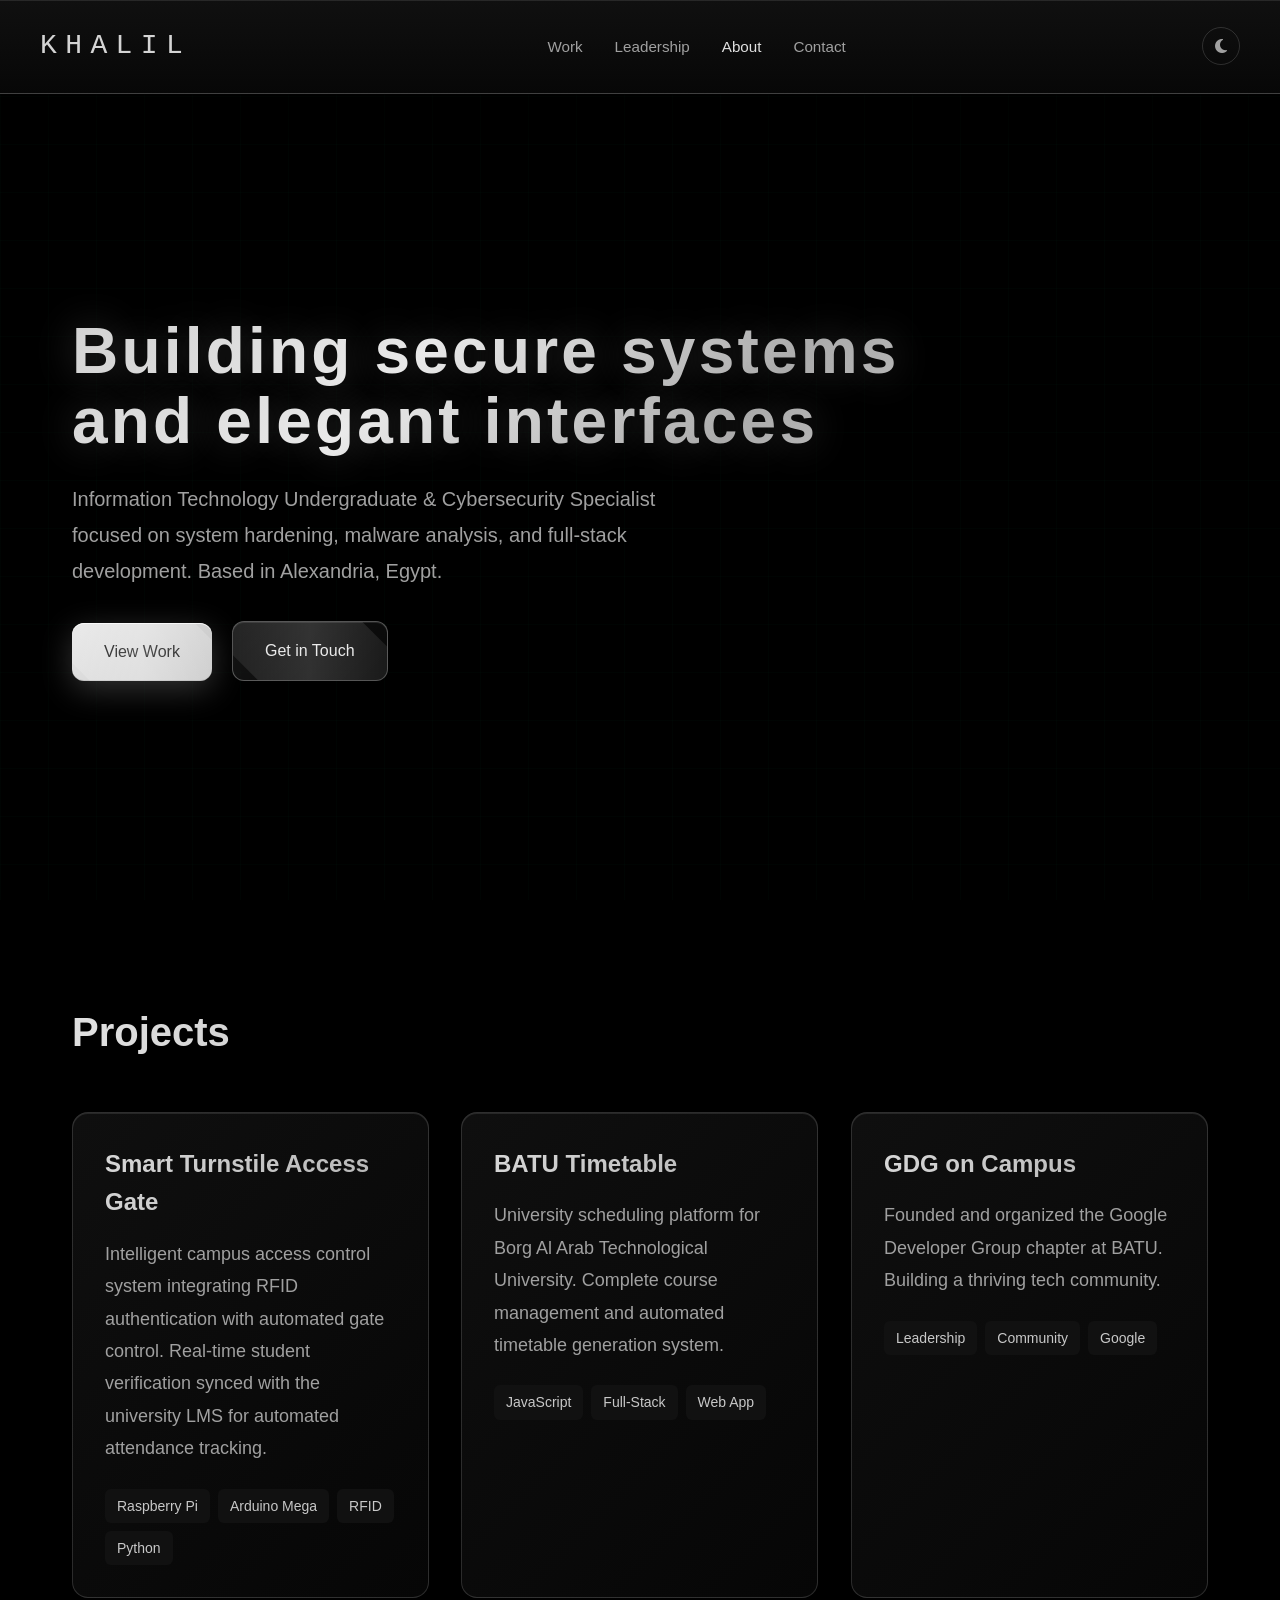
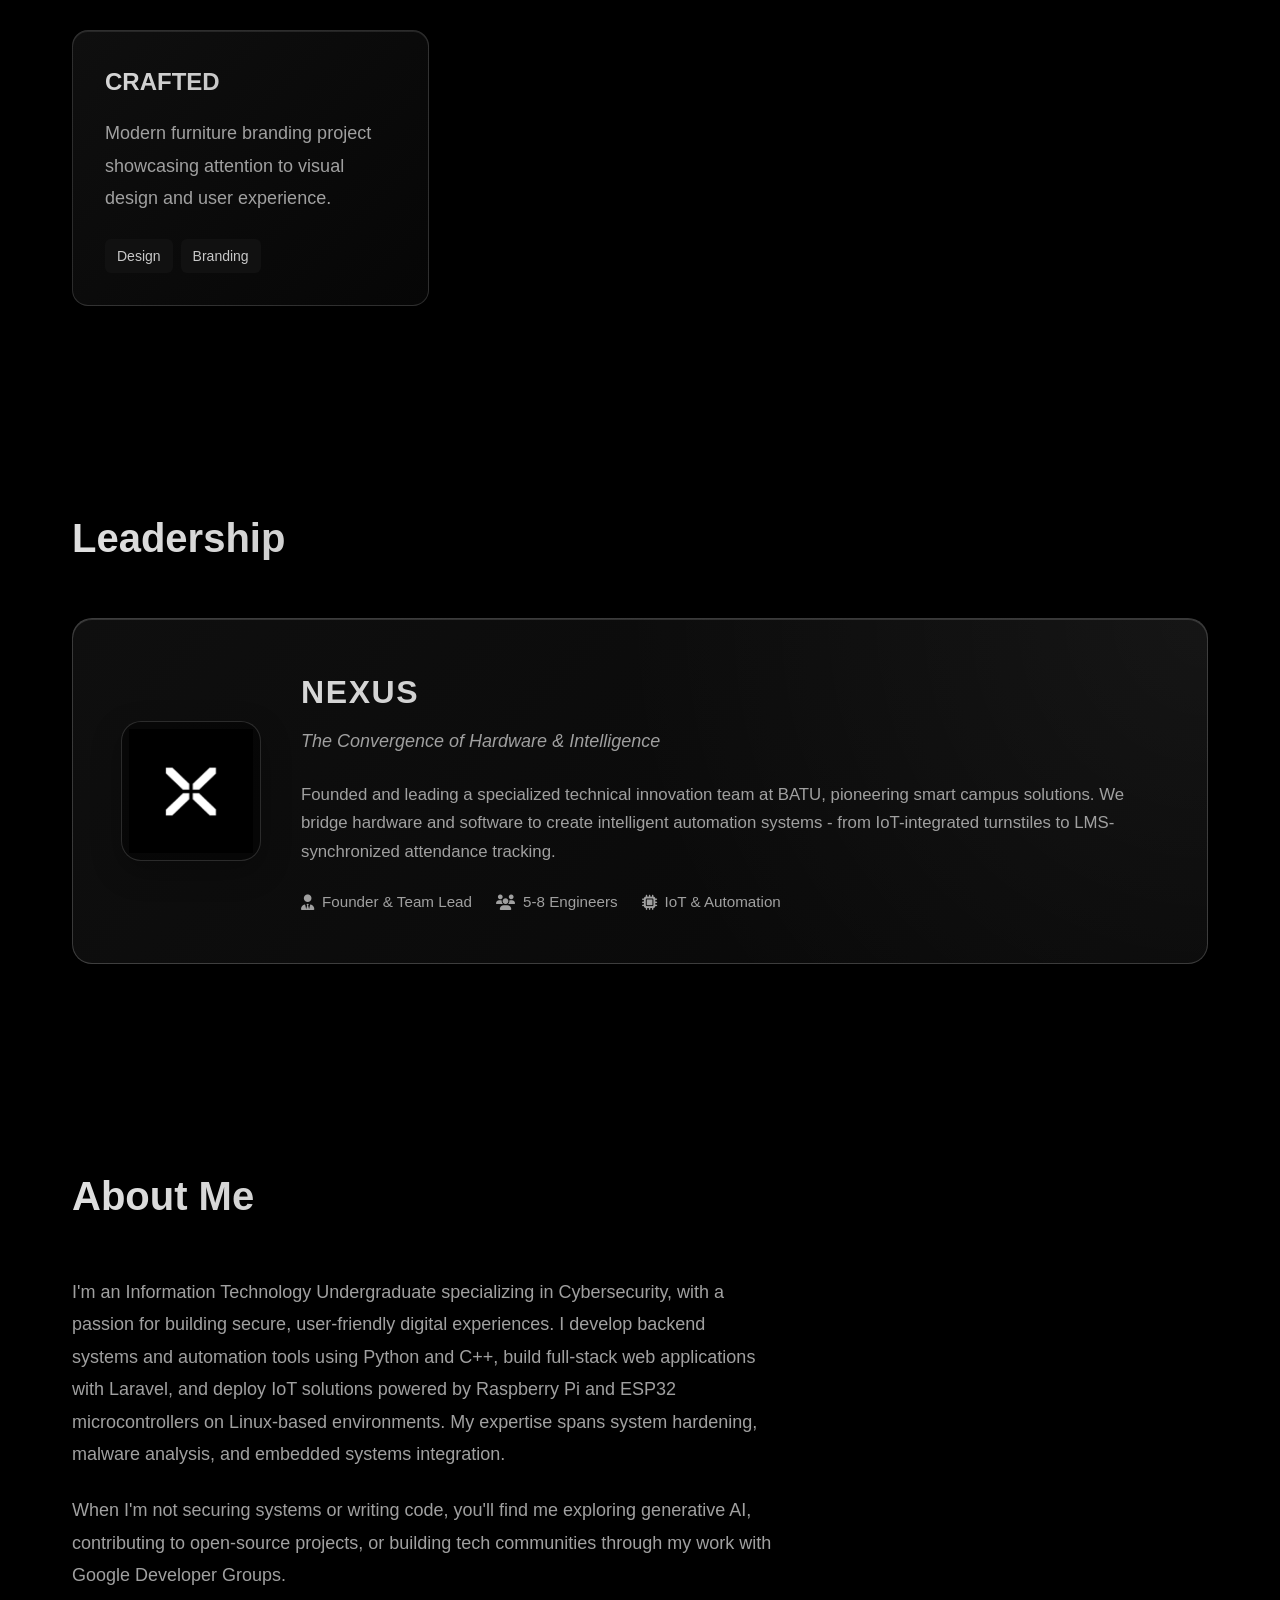
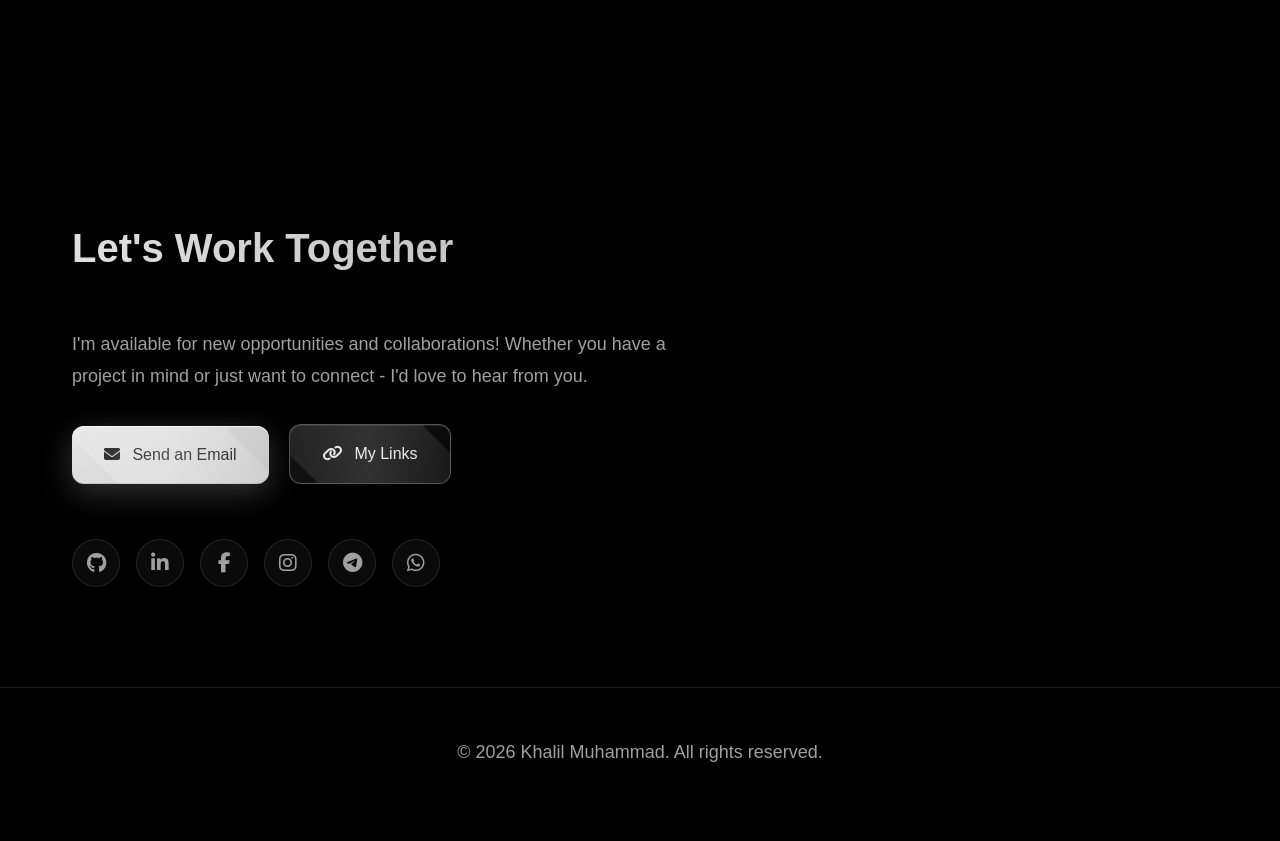
==== commit ab293e8c: "feat: complete website overhaul - performance optimization, SEO, ATS keywords, typography, and dark " ====
--- a/index.html
+++ b/index.html
@@ -4,7 +4,7 @@
   <meta charset="UTF-8">
   <meta http-equiv="Content-Security-Policy" content="default-src 'self'; style-src 'self' 'unsafe-inline' https://fonts.googleapis.com https://cdnjs.cloudflare.com; font-src 'self' https://fonts.gstatic.com https://cdnjs.cloudflare.com; img-src 'self' data: https:; script-src 'self' 'unsafe-inline' https://cdnjs.cloudflare.com; connect-src 'self' https://khalill2.github.io;">
   <meta name="viewport" content="width=device-width, initial-scale=1.0">
-  <title>Khalil Muhammad — Information Technology Undergraduate & Cybersecurity Specialist</title>
+  <title>Khalil Muhammad - Information Technology Undergraduate & Cybersecurity Specialist</title>
   
   <!-- SEO Meta Tags -->
   <meta name="description" content="Portfolio of Khalil Muhammad | Information Technology Undergraduate & Cybersecurity Specialist based in Alexandria, Egypt. Specializing in system hardening, malware analysis, and full-stack development.">
@@ -14,14 +14,14 @@
   <!-- Open Graph / Social Media Meta Tags -->
   <meta property="og:type" content="website">
   <meta property="og:url" content="https://khalill2.github.io/Personal-Website/">
-  <meta property="og:title" content="Khalil Muhammad — IT Undergraduate & Cybersecurity Specialist">
-  <meta property="og:description" content="Portfolio of Khalil Muhammad — IT Undergraduate & Cybersecurity Specialist. Explore projects in embedded systems, web apps, and tech leadership.">
+  <meta property="og:title" content="Khalil Muhammad - IT Undergraduate & Cybersecurity Specialist">
+  <meta property="og:description" content="Portfolio of Khalil Muhammad - IT Undergraduate & Cybersecurity Specialist. Explore projects in embedded systems, web apps, and tech leadership.">
   <meta property="og:image" content="https://khalill2.github.io/Personal-Website/assets/images/NEXUS-X-logo.jpg">
   
   <!-- Twitter Card Meta Tags -->
   <meta name="twitter:card" content="summary_large_image">
-  <meta name="twitter:title" content="Khalil Muhammad — IT Undergraduate & Cybersecurity Specialist">
-  <meta name="twitter:description" content="Portfolio of Khalil Muhammad — IT Undergraduate & Cybersecurity Specialist. Explore projects in embedded systems, web apps, and tech leadership.">
+  <meta name="twitter:title" content="Khalil Muhammad - IT Undergraduate & Cybersecurity Specialist">
+  <meta name="twitter:description" content="Portfolio of Khalil Muhammad - IT Undergraduate & Cybersecurity Specialist. Explore projects in embedded systems, web apps, and tech leadership.">
   <meta name="twitter:image" content="https://khalill2.github.io/Personal-Website/assets/images/NEXUS-X-logo.jpg">
   
   <!-- Favicon -->
@@ -171,7 +171,7 @@
             <h3>NEXUS</h3>
             <p class="subtitle">The Convergence of Hardware & Intelligence</p>
             <p>
-              Founded and leading a specialized technical innovation team at BATU, pioneering smart campus solutions. We bridge hardware and software to create intelligent automation systems—from IoT-integrated turnstiles to LMS-synchronized attendance tracking.
+              Founded and leading a specialized technical innovation team at BATU, pioneering smart campus solutions. We bridge hardware and software to create intelligent automation systems - from IoT-integrated turnstiles to LMS-synchronized attendance tracking.
             </p>
             <div class="leadership-meta">
               <div class="leadership-meta-item">
@@ -207,7 +207,7 @@
     <section id="contact" aria-labelledby="contact-heading">
       <h2 id="contact-heading">Let's Work Together</h2>
       <p class="contact-text">
-        I'm available for new opportunities and collaborations! Whether you have a project in mind or just want to connect—I'd love to hear from you.
+        I'm available for new opportunities and collaborations! Whether you have a project in mind or just want to connect - I'd love to hear from you.
       </p>
       
       <a href="mailto:khalill21652006@gmail.com" class="btn"><i class="fas fa-envelope" aria-hidden="true"></i> Send an Email</a>
--- a/assets/css/main.css
+++ b/assets/css/main.css
@@ -243,7 +243,12 @@
     font-weight: 500;
     margin-right: 1rem;
     margin-bottom: 1rem;
-    transition: all 0.5s cubic-bezier(0.4, 0, 0.2, 1);
+    will-change: transform, box-shadow;
+    transform: translateZ(0);
+    transition: transform 0.3s cubic-bezier(0.4, 0, 0.2, 1), 
+                background 0.3s ease, 
+                box-shadow 0.3s ease, 
+                border-color 0.3s ease;
     box-shadow: 
       0 8px 32px rgba(255, 255, 255, 0.2),
       inset 0 1px 0 rgba(255, 255, 255, 0.8),
@@ -326,7 +331,12 @@
   border: 1px solid rgba(255, 255, 255, 0.15);
   border-radius: 16px;
   padding: 2rem;
-  transition: all 0.5s cubic-bezier(0.4, 0, 0.2, 1);
+  will-change: transform, box-shadow;
+  transform: translateZ(0);
+  transition: transform 0.4s cubic-bezier(0.4, 0, 0.2, 1), 
+              background 0.4s ease, 
+              border-color 0.4s ease, 
+              box-shadow 0.4s ease;
   cursor: pointer;
   text-decoration: none;
   display: block;
@@ -450,7 +460,12 @@
   border-radius: 20px;
   padding: 3rem;
   margin-top: 3rem;
-  transition: all 0.5s cubic-bezier(0.4, 0, 0.2, 1);
+  will-change: transform, box-shadow;
+  transform: translateZ(0);
+  transition: transform 0.4s cubic-bezier(0.4, 0, 0.2, 1), 
+              background 0.4s ease, 
+              border-color 0.4s ease, 
+              box-shadow 0.4s ease;
   text-decoration: none;
   display: block;
   position: relative;
@@ -464,15 +479,17 @@
   content: '';
   position: absolute;
   top: 0;
-  left: -100%;
+  left: 0;
   width: 100%;
   height: 100%;
   background: linear-gradient(90deg, transparent, rgba(255, 255, 255, 0.1), transparent);
-  transition: left 0.7s ease;
+  transform: translateX(-100%);
+  transition: transform 0.7s ease;
+  will-change: transform;
 }
 
 .leadership-feature:hover::after {
-  left: 100%;
+  transform: translateX(100%);
 }
 
 /* Override default link colors for leadership */
@@ -847,7 +864,12 @@
     color: #a0a0a0;
     text-decoration: none;
     font-size: 1.25rem;
-    transition: all 0.3s ease;
+    will-change: transform;
+    transform: translateZ(0);
+    transition: color 0.3s ease, 
+                border-color 0.3s ease, 
+                transform 0.3s ease, 
+                box-shadow 0.3s ease;
 }
 
 .social-link:hover {
@@ -1666,7 +1688,12 @@
   align-items: center;
   justify-content: center;
   font-size: 1rem;
-  transition: all 0.3s ease;
+  will-change: transform;
+  transform: translateZ(0);
+  transition: color 0.3s ease, 
+              border-color 0.3s ease, 
+              transform 0.3s ease, 
+              background-color 0.3s ease;
   flex-shrink: 0;
 }
 
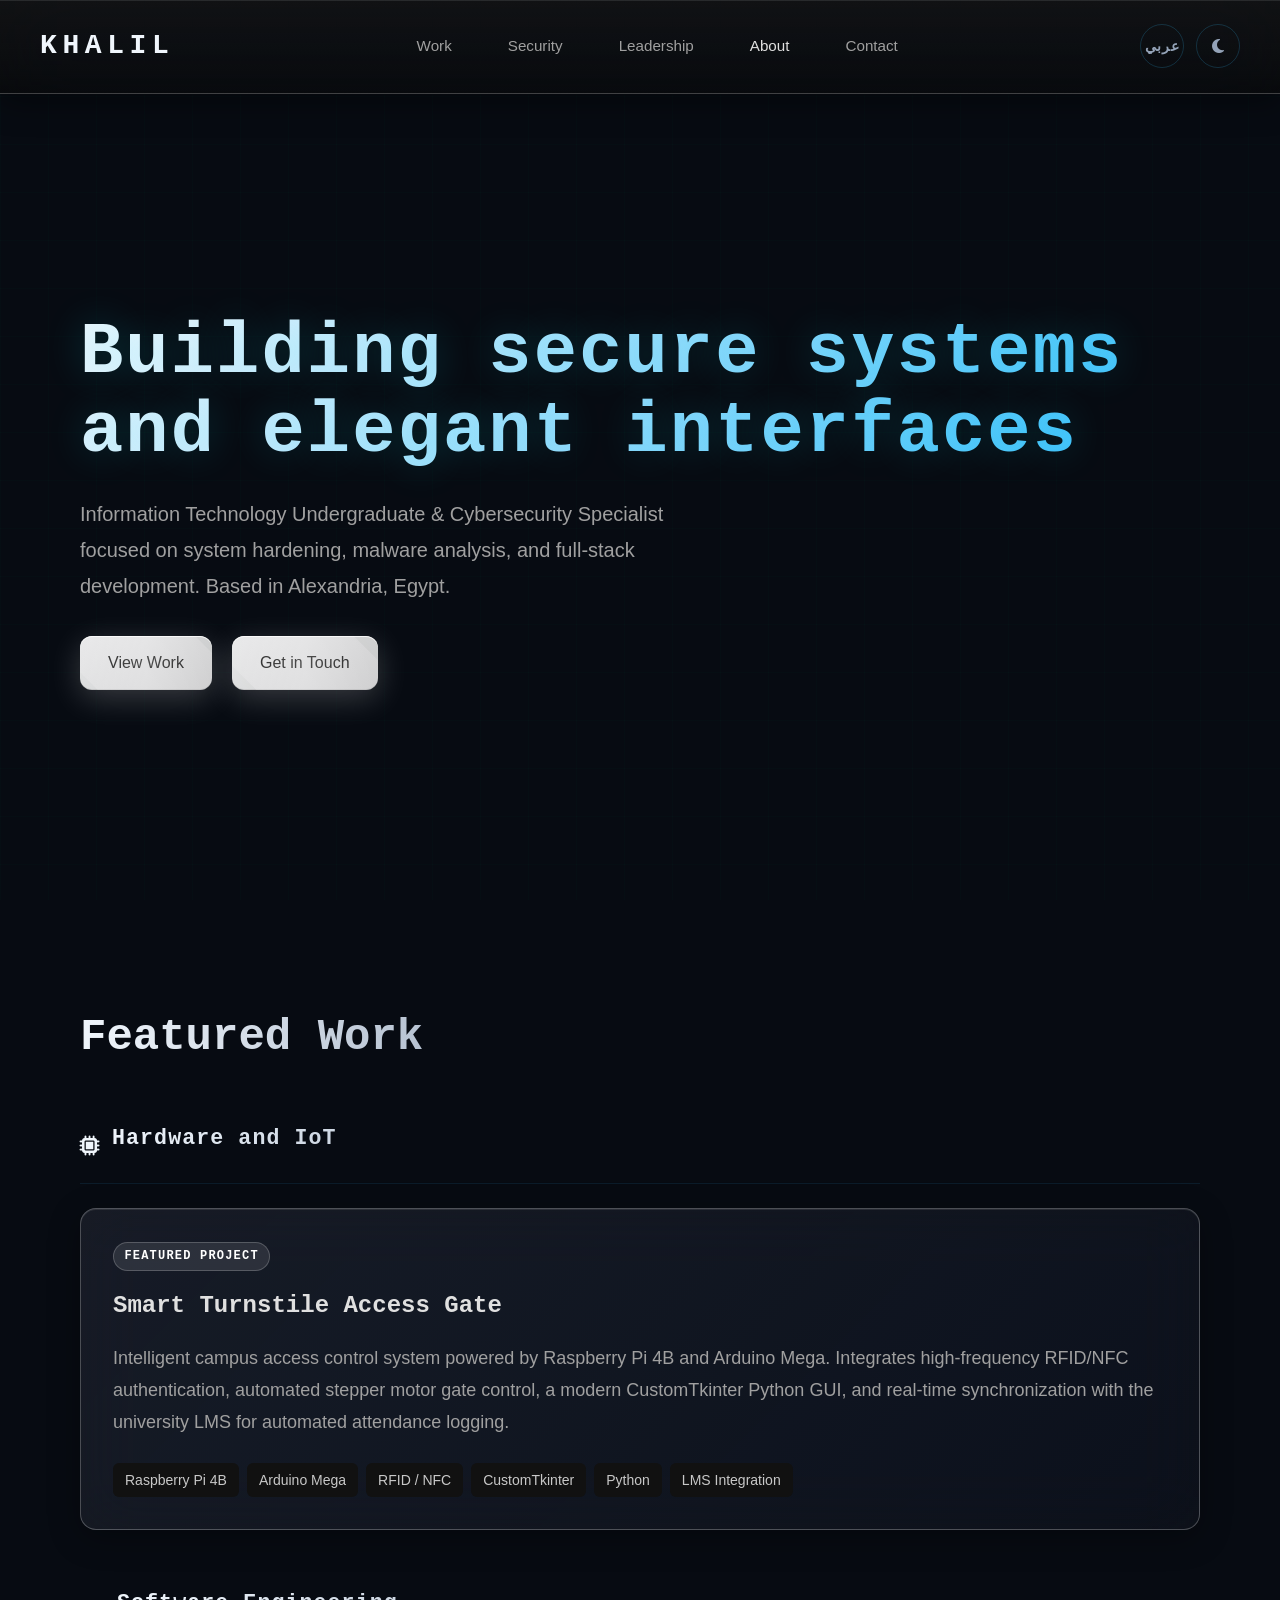
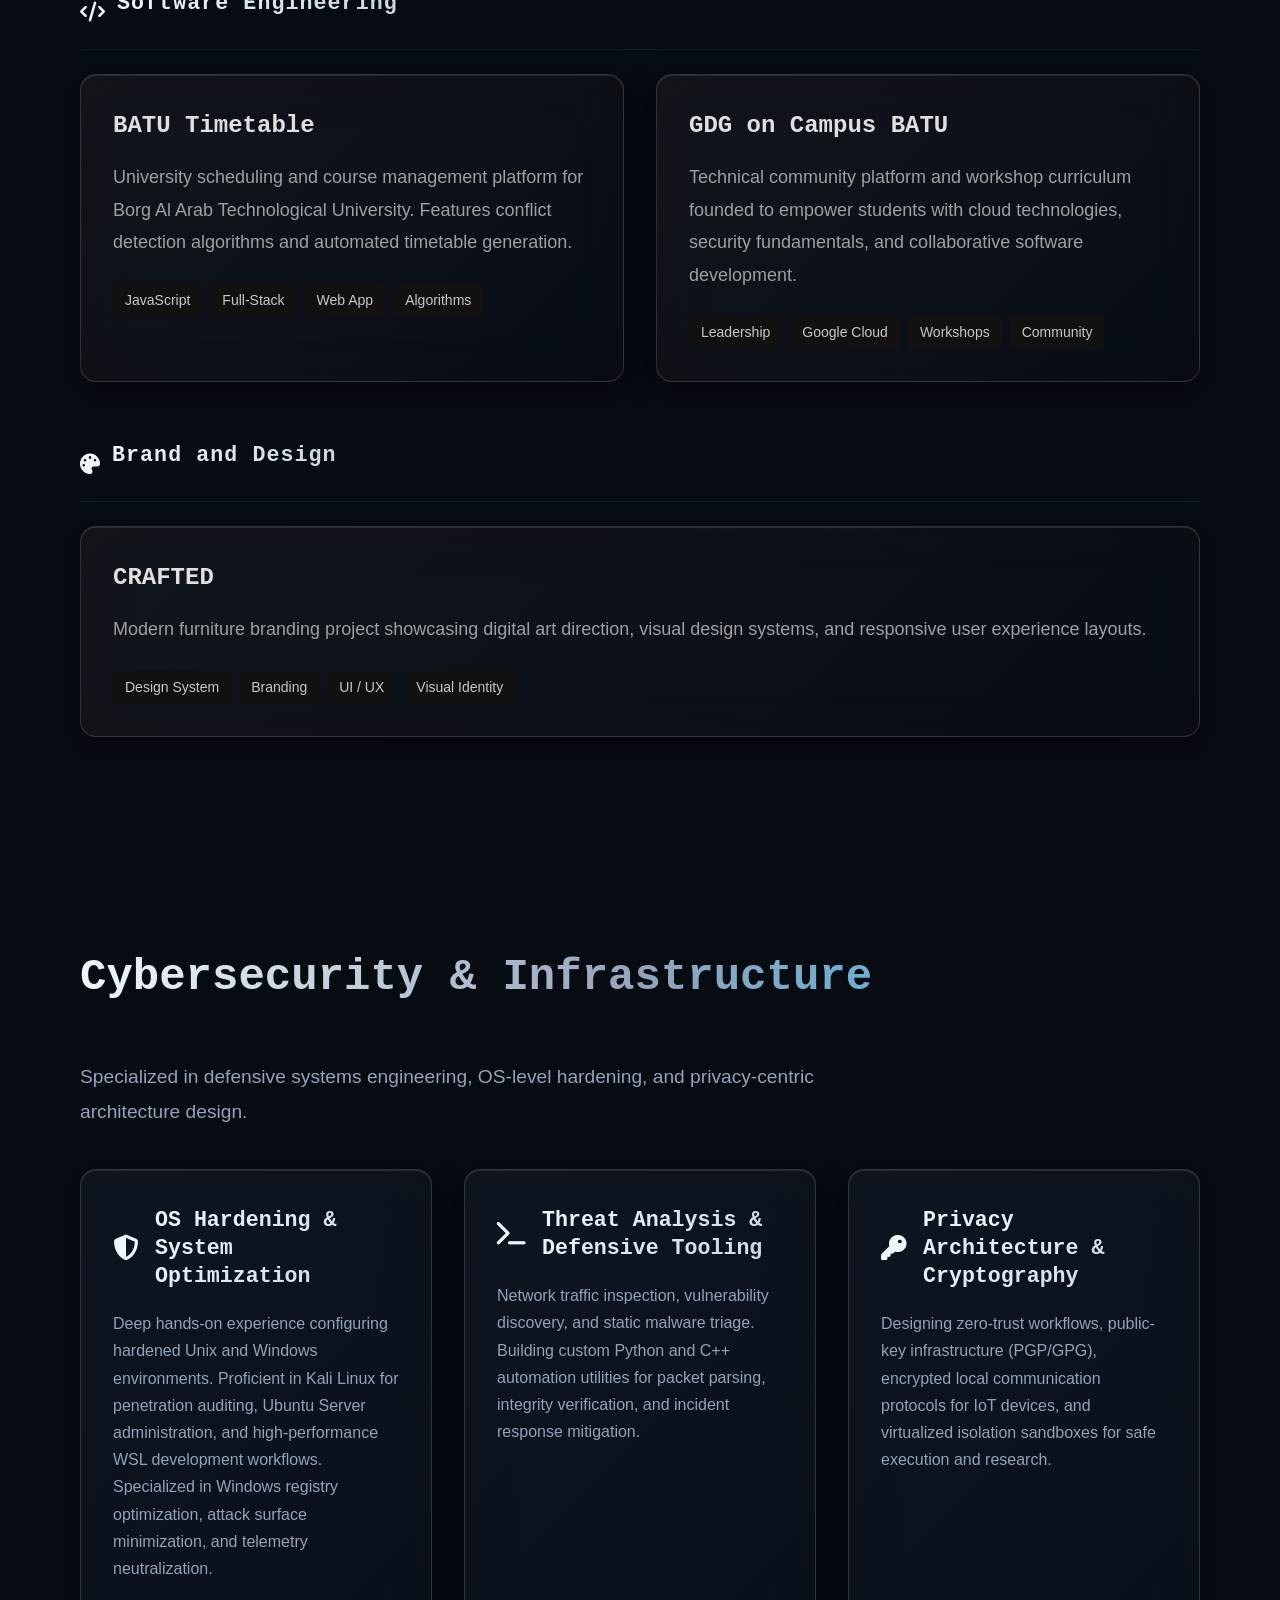
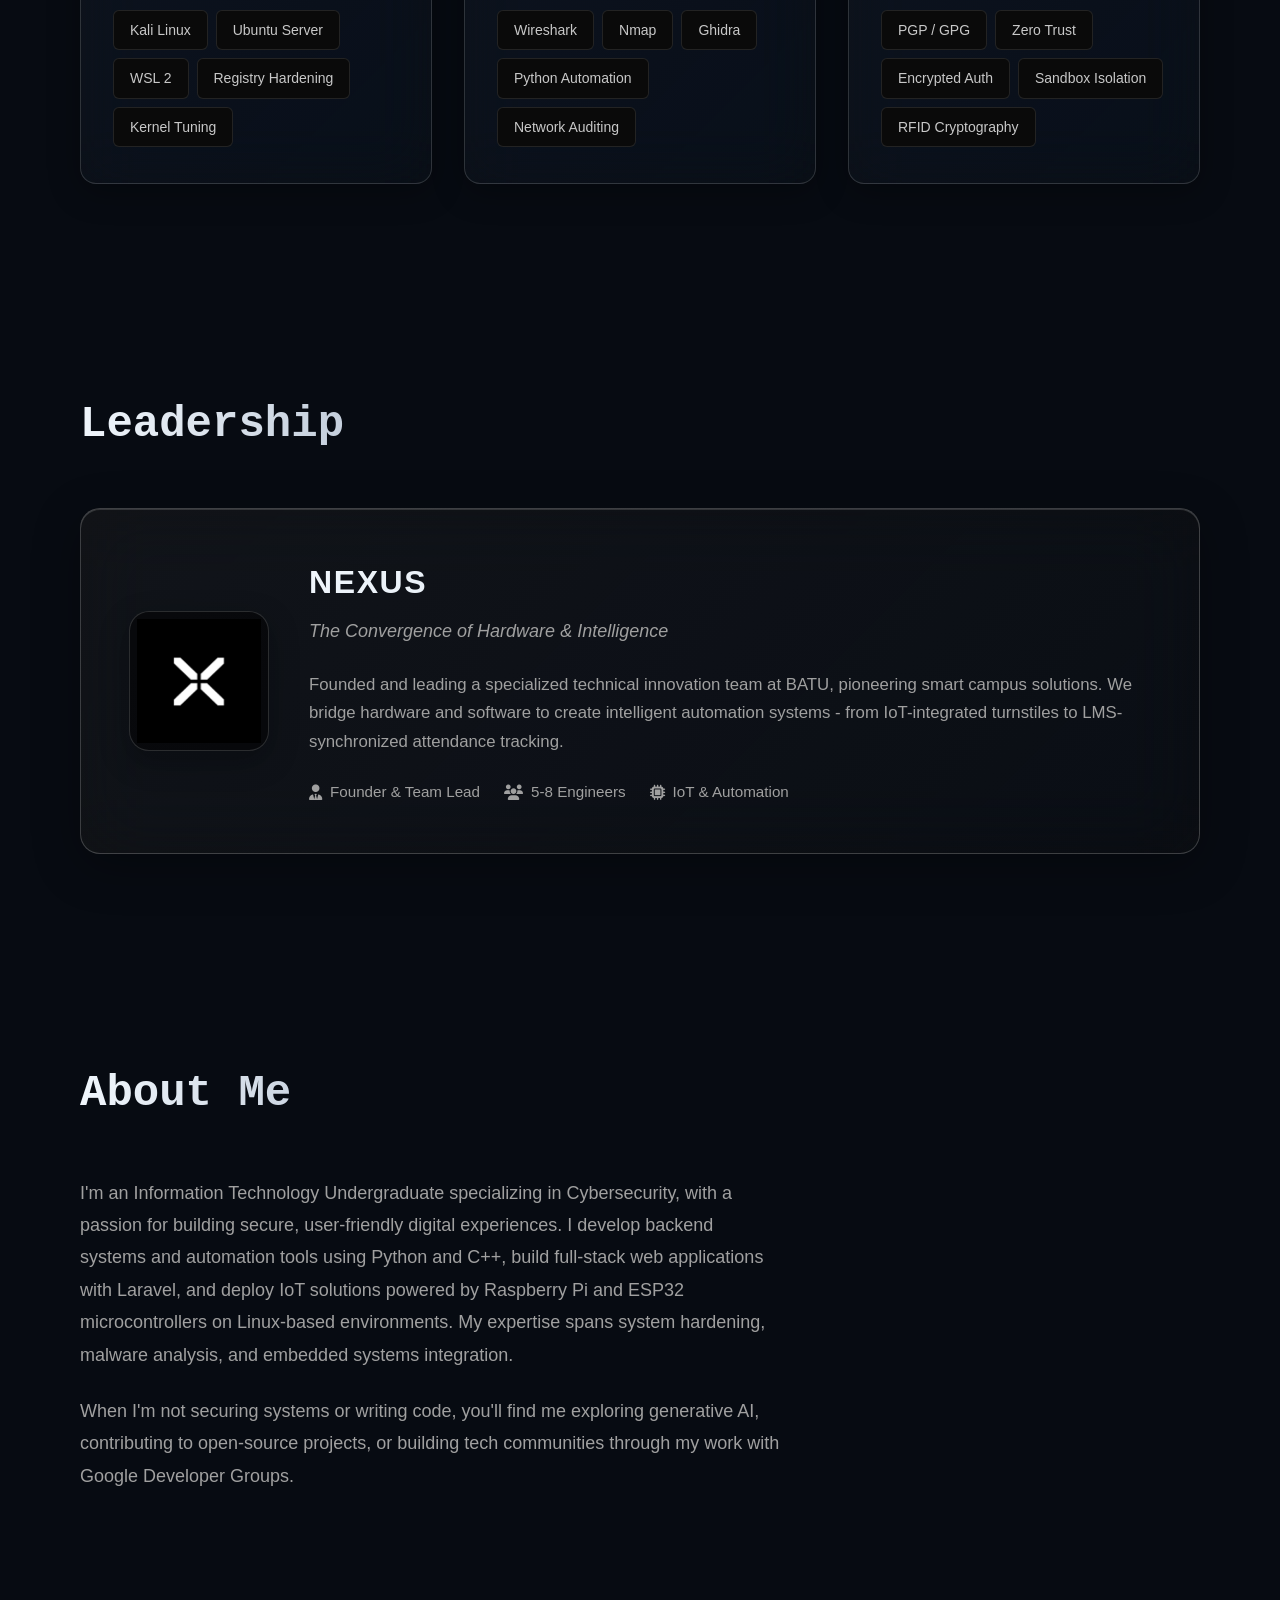
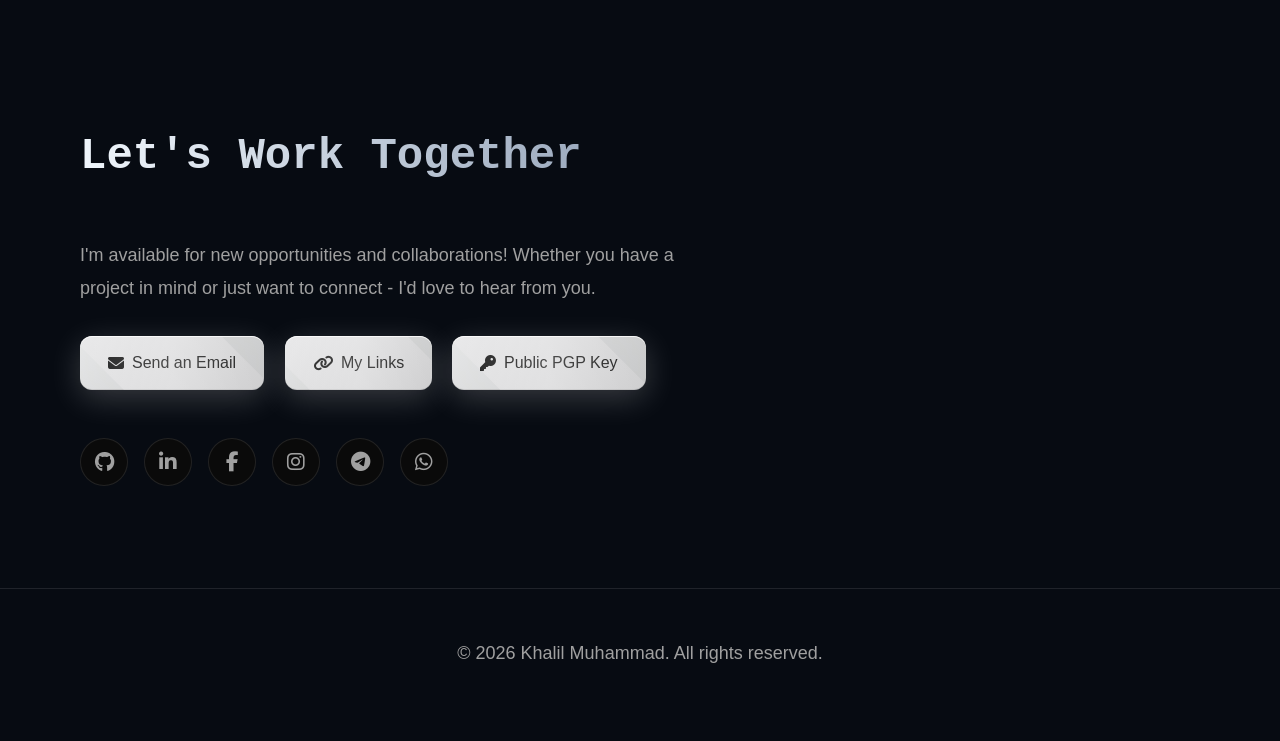
==== commit fb6b74a3: "feat: complete website overhaul - Nordic Cyber redesign, i18n, CSP, and project expansion" ====
--- a/index.html
+++ b/index.html
@@ -2,7 +2,7 @@
 <html lang="en" dir="ltr">
 <head>
   <meta charset="UTF-8">
-  <meta http-equiv="Content-Security-Policy" content="default-src 'self'; style-src 'self' 'unsafe-inline' https://fonts.googleapis.com https://cdnjs.cloudflare.com; font-src 'self' https://fonts.gstatic.com https://cdnjs.cloudflare.com; img-src 'self' data: https:; script-src 'self' 'unsafe-inline' https://cdnjs.cloudflare.com; connect-src 'self' https://khalill2.github.io;">
+  <meta http-equiv="Content-Security-Policy" content="default-src 'self'; script-src 'self' 'unsafe-inline' https://cdnjs.cloudflare.com; style-src 'self' 'unsafe-inline' https://fonts.googleapis.com https://cdnjs.cloudflare.com; font-src 'self' https://fonts.gstatic.com https://cdnjs.cloudflare.com; img-src 'self' data: https:; connect-src 'self';">
   <meta name="viewport" content="width=device-width, initial-scale=1.0">
   <title>Khalil Muhammad - Information Technology Undergraduate & Cybersecurity Specialist</title>
   
@@ -32,10 +32,8 @@
   <link rel="preconnect" href="https://fonts.gstatic.com" crossorigin>
   <link rel="preconnect" href="https://cdnjs.cloudflare.com">
   
-  <!-- Google Fonts -->
-  <link href="https://fonts.googleapis.com/css2?family=Share+Tech+Mono&family=Rajdhani:wght@600;700&display=swap" rel="stylesheet">
-  <link rel="preload" href="https://fonts.googleapis.com/css2?family=Rajdhani:wght@600;700&display=swap" as="style">
-  <link rel="preload" href="https://fonts.googleapis.com/css2?family=Share+Tech+Mono&display=swap" as="style">
+  <!-- Google Fonts: Inter & JetBrains Mono -->
+  <link href="https://fonts.googleapis.com/css2?family=Inter:wght@300;400;500;600;700&family=JetBrains+Mono:wght@400;500;600;700&display=swap" rel="stylesheet">
   
   <!-- Font Awesome -->
   <link rel="stylesheet" href="https://cdnjs.cloudflare.com/ajax/libs/font-awesome/6.5.1/css/all.min.css">
@@ -76,29 +74,34 @@
     <div class="navbar-content">
       <a href="index.html" class="logo" aria-label="Khalil - Home">khalil</a>
       <ul class="nav-links">
-        <li><a href="#work">Work</a></li>
-        <li><a href="#leadership">Leadership</a></li>
-        <li><a href="#about">About</a></li>
-        <li><a href="#contact">Contact</a></li>
+        <li><a href="#work" data-i18n="nav_work">Work</a></li>
+        <li><a href="#cybersecurity" data-i18n="nav_cybersecurity">Security</a></li>
+        <li><a href="#leadership" data-i18n="nav_leadership">Leadership</a></li>
+        <li><a href="#about" data-i18n="nav_about">About</a></li>
+        <li><a href="#contact" data-i18n="nav_contact">Contact</a></li>
       </ul>
-      <button class="theme-toggle" id="themeToggle" aria-label="Toggle theme">
-        <i class="fas fa-moon"></i>
-      </button>
-      <button class="mobile-menu-toggle" aria-label="Toggle navigation menu" aria-expanded="false">
-        <span class="hamburger-line"></span>
-        <span class="hamburger-line"></span>
-        <span class="hamburger-line"></span>
-      </button>
+      <div class="nav-controls">
+        <button class="lang-toggle" id="langToggle" aria-label="Toggle language">AR</button>
+        <button class="theme-toggle" id="themeToggle" aria-label="Toggle theme">
+          <i class="fas fa-moon"></i>
+        </button>
+        <button class="mobile-menu-toggle" aria-label="Toggle navigation menu" aria-expanded="false">
+          <span class="hamburger-line"></span>
+          <span class="hamburger-line"></span>
+          <span class="hamburger-line"></span>
+        </button>
+      </div>
     </div>
   </nav>
 
   <!-- Mobile Menu -->
   <div class="mobile-menu" id="mobileMenu">
     <ul class="mobile-nav-links">
-      <li><a href="#work" class="mobile-nav-link">Work</a></li>
-      <li><a href="#leadership" class="mobile-nav-link">Leadership</a></li>
-      <li><a href="#about" class="mobile-nav-link">About</a></li>
-      <li><a href="#contact" class="mobile-nav-link">Contact</a></li>
+      <li><a href="#work" class="mobile-nav-link" data-i18n="nav_work">Work</a></li>
+      <li><a href="#cybersecurity" class="mobile-nav-link" data-i18n="nav_cybersecurity">Security</a></li>
+      <li><a href="#leadership" class="mobile-nav-link" data-i18n="nav_leadership">Leadership</a></li>
+      <li><a href="#about" class="mobile-nav-link" data-i18n="nav_about">About</a></li>
+      <li><a href="#contact" class="mobile-nav-link" data-i18n="nav_contact">Contact</a></li>
     </ul>
   </div>
 
@@ -108,60 +111,166 @@
     <!-- Hero Section -->
     <header class="hero">
       <div>
-        <h1>Building secure systems<br>and elegant interfaces</h1>
-        <p>Information Technology Undergraduate & Cybersecurity Specialist focused on system hardening, malware analysis, and full-stack development. Based in Alexandria, Egypt.</p>
-        <a href="#work" class="btn">View Work</a>
-        <a href="#contact" class="btn btn-secondary">Get in Touch</a>
+        <h1 data-i18n="hero_title">Building secure systems<br>and elegant interfaces</h1>
+        <p data-i18n="hero_subtitle">Information Technology Undergraduate & Cybersecurity Specialist focused on system hardening, malware analysis, and full-stack development. Based in Alexandria, Egypt.</p>
+        <a href="#work" class="btn" data-i18n="btn_view_work">View Work</a>
+        <a href="#contact" class="btn btn-secondary" data-i18n="btn_get_in_touch">Get in Touch</a>
       </div>
     </header>
 
+    <!-- Projects Section with 3 Distinct Categories -->
     <section id="work" aria-labelledby="work-heading">
-      <h2 id="work-heading">Projects</h2>
+      <h2 id="work-heading" data-i18n="projects_title">Featured Work</h2>
       <div class="projects">
-        <div class="project-card">
-          <h3>Smart Turnstile Access Gate</h3>
-          <p>Intelligent campus access control system integrating RFID authentication with automated gate control. Real-time student verification synced with the university LMS for automated attendance tracking.</p>
+
+        <!-- Category 1: Hardware and IoT -->
+        <div class="project-category">
+          <div class="category-header">
+            <i class="fas fa-microchip category-icon" aria-hidden="true"></i>
+            <h3 class="category-title" data-i18n="cat_hardware_title">Hardware and IoT</h3>
+          </div>
+          <div class="projects-grid">
+            <div class="project-card featured-project">
+              <div class="card-badge" data-i18n="badge_featured">Featured Project</div>
+              <h4 data-i18n="turnstile_title">Smart Turnstile Access Gate</h4>
+              <p data-i18n="turnstile_desc">
+                Intelligent campus access control system powered by Raspberry Pi 4B and Arduino Mega. Integrates high-frequency RFID/NFC authentication, automated stepper motor gate control, a modern CustomTkinter Python GUI, and real-time synchronization with the university LMS for automated attendance logging.
+              </p>
+              <div class="tags">
+                <span class="tag">Raspberry Pi 4B</span>
+                <span class="tag">Arduino Mega</span>
+                <span class="tag">RFID / NFC</span>
+                <span class="tag">CustomTkinter</span>
+                <span class="tag">Python</span>
+                <span class="tag">LMS Integration</span>
+              </div>
+            </div>
+          </div>
+        </div>
+
+        <!-- Category 2: Software Engineering -->
+        <div class="project-category">
+          <div class="category-header">
+            <i class="fas fa-code category-icon" aria-hidden="true"></i>
+            <h3 class="category-title" data-i18n="cat_software_title">Software Engineering</h3>
+          </div>
+          <div class="projects-grid">
+            <a href="pages/batu-timetable.html" class="project-card">
+              <h4 data-i18n="batu_title">BATU Timetable</h4>
+              <p data-i18n="batu_desc">
+                University scheduling and course management platform for Borg Al Arab Technological University. Features conflict detection algorithms and automated timetable generation.
+              </p>
+              <div class="tags">
+                <span class="tag">JavaScript</span>
+                <span class="tag">Full-Stack</span>
+                <span class="tag">Web App</span>
+                <span class="tag">Algorithms</span>
+              </div>
+            </a>
+            
+            <a href="pages/gdg-campus.html" class="project-card">
+              <h4 data-i18n="gdg_title">GDG on Campus BATU</h4>
+              <p data-i18n="gdg_desc">
+                Technical community platform and workshop curriculum founded to empower students with cloud technologies, security fundamentals, and collaborative software development.
+              </p>
+              <div class="tags">
+                <span class="tag">Leadership</span>
+                <span class="tag">Google Cloud</span>
+                <span class="tag">Workshops</span>
+                <span class="tag">Community</span>
+              </div>
+            </a>
+          </div>
+        </div>
+
+        <!-- Category 3: Brand and Design -->
+        <div class="project-category">
+          <div class="category-header">
+            <i class="fas fa-palette category-icon" aria-hidden="true"></i>
+            <h3 class="category-title" data-i18n="cat_design_title">Brand and Design</h3>
+          </div>
+          <div class="projects-grid">
+            <a href="pages/crafted.html" class="project-card">
+              <h4 data-i18n="crafted_title">CRAFTED</h4>
+              <p data-i18n="crafted_desc">
+                Modern furniture branding project showcasing digital art direction, visual design systems, and responsive user experience layouts.
+              </p>
+              <div class="tags">
+                <span class="tag">Design System</span>
+                <span class="tag">Branding</span>
+                <span class="tag">UI / UX</span>
+                <span class="tag">Visual Identity</span>
+              </div>
+            </a>
+          </div>
+        </div>
+
+      </div>
+    </section>
+
+    <!-- Cybersecurity and Infrastructure Section -->
+    <section id="cybersecurity" aria-labelledby="cybersecurity-heading">
+      <h2 id="cybersecurity-heading" data-i18n="cybersecurity_title">Cybersecurity & Infrastructure</h2>
+      <p class="section-lead" data-i18n="cybersecurity_lead">
+        Specialized in defensive systems engineering, OS-level hardening, and privacy-centric architecture design.
+      </p>
+
+      <div class="cyber-grid">
+        <div class="cyber-card">
+          <div class="cyber-card-header">
+            <i class="fas fa-shield-alt cyber-icon" aria-hidden="true"></i>
+            <h3 data-i18n="cyber_card1_title">OS Hardening & System Optimization</h3>
+          </div>
+          <p data-i18n="cyber_card1_desc">
+            Deep hands-on experience configuring hardened Unix and Windows environments. Proficient in Kali Linux for penetration auditing, Ubuntu Server administration, and high-performance WSL development workflows. Specialized in Windows registry optimization, attack surface minimization, and telemetry neutralization.
+          </p>
           <div class="tags">
-            <span class="tag">Raspberry Pi</span>
-            <span class="tag">Arduino Mega</span>
-            <span class="tag">RFID</span>
-            <span class="tag">Python</span>
-          </div>
-        </div>
-        
-        <a href="pages/batu-timetable.html" class="project-card">
-          <h3>BATU Timetable</h3>
-          <p>University scheduling platform for Borg Al Arab Technological University. Complete course management and automated timetable generation system.</p>
+            <span class="tech-tag">Kali Linux</span>
+            <span class="tech-tag">Ubuntu Server</span>
+            <span class="tech-tag">WSL 2</span>
+            <span class="tech-tag">Registry Hardening</span>
+            <span class="tech-tag">Kernel Tuning</span>
+          </div>
+        </div>
+
+        <div class="cyber-card">
+          <div class="cyber-card-header">
+            <i class="fas fa-terminal cyber-icon" aria-hidden="true"></i>
+            <h3 data-i18n="cyber_card2_title">Threat Analysis & Defensive Tooling</h3>
+          </div>
+          <p data-i18n="cyber_card2_desc">
+            Network traffic inspection, vulnerability discovery, and static malware triage. Building custom Python and C++ automation utilities for packet parsing, integrity verification, and incident response mitigation.
+          </p>
           <div class="tags">
-            <span class="tag">JavaScript</span>
-            <span class="tag">Full-Stack</span>
-            <span class="tag">Web App</span>
-          </div>
-        </a>
-        
-        <a href="pages/gdg-campus.html" class="project-card">
-          <h3>GDG on Campus</h3>
-          <p>Founded and organized the Google Developer Group chapter at BATU. Building a thriving tech community.</p>
+            <span class="tech-tag">Wireshark</span>
+            <span class="tech-tag">Nmap</span>
+            <span class="tech-tag">Ghidra</span>
+            <span class="tech-tag">Python Automation</span>
+            <span class="tech-tag">Network Auditing</span>
+          </div>
+        </div>
+
+        <div class="cyber-card">
+          <div class="cyber-card-header">
+            <i class="fas fa-key cyber-icon" aria-hidden="true"></i>
+            <h3 data-i18n="cyber_card3_title">Privacy Architecture & Cryptography</h3>
+          </div>
+          <p data-i18n="cyber_card3_desc">
+            Designing zero-trust workflows, public-key infrastructure (PGP/GPG), encrypted local communication protocols for IoT devices, and virtualized isolation sandboxes for safe execution and research.
+          </p>
           <div class="tags">
-            <span class="tag">Leadership</span>
-            <span class="tag">Community</span>
-            <span class="tag">Google</span>
-          </div>
-        </a>
-        
-        <a href="pages/crafted.html" class="project-card">
-          <h3>CRAFTED</h3>
-          <p>Modern furniture branding project showcasing attention to visual design and user experience.</p>
-          <div class="tags">
-            <span class="tag">Design</span>
-            <span class="tag">Branding</span>
-          </div>
-        </a>
+            <span class="tech-tag">PGP / GPG</span>
+            <span class="tech-tag">Zero Trust</span>
+            <span class="tech-tag">Encrypted Auth</span>
+            <span class="tech-tag">Sandbox Isolation</span>
+            <span class="tech-tag">RFID Cryptography</span>
+          </div>
+        </div>
       </div>
     </section>
 
     <section id="leadership" aria-labelledby="leadership-heading">
-      <h2 id="leadership-heading">Leadership</h2>
+      <h2 id="leadership-heading" data-i18n="leadership_title">Leadership</h2>
       <a href="pages/nexus.html" class="leadership-feature">
         <div class="leadership-content">
           <div class="leadership-logo">
@@ -169,22 +278,22 @@
           </div>
           <div class="leadership-info">
             <h3>NEXUS</h3>
-            <p class="subtitle">The Convergence of Hardware & Intelligence</p>
-            <p>
+            <p class="subtitle" data-i18n="leadership_nexus_subtitle">The Convergence of Hardware & Intelligence</p>
+            <p data-i18n="leadership_nexus_desc">
               Founded and leading a specialized technical innovation team at BATU, pioneering smart campus solutions. We bridge hardware and software to create intelligent automation systems - from IoT-integrated turnstiles to LMS-synchronized attendance tracking.
             </p>
             <div class="leadership-meta">
               <div class="leadership-meta-item">
                 <i class="fas fa-user-tie" aria-hidden="true"></i>
-                <span>Founder & Team Lead</span>
+                <span data-i18n="leadership_role">Founder & Team Lead</span>
               </div>
               <div class="leadership-meta-item">
                 <i class="fas fa-users" aria-hidden="true"></i>
-                <span>5-8 Engineers</span>
+                <span data-i18n="leadership_team_size">5-8 Engineers</span>
               </div>
               <div class="leadership-meta-item">
                 <i class="fas fa-microchip" aria-hidden="true"></i>
-                <span>IoT & Automation</span>
+                <span data-i18n="leadership_domain">IoT & Automation</span>
               </div>
             </div>
           </div>
@@ -194,24 +303,25 @@
 
     <!-- About Section -->
     <section id="about" aria-labelledby="about-heading">
-      <h2 id="about-heading">About Me</h2>
-      <p class="about-text">
+      <h2 id="about-heading" data-i18n="about_title">About Me</h2>
+      <p class="about-text" data-i18n="about_p1">
         I'm an Information Technology Undergraduate specializing in Cybersecurity, with a passion for building secure, user-friendly digital experiences. I develop backend systems and automation tools using Python and C++, build full-stack web applications with Laravel, and deploy IoT solutions powered by Raspberry Pi and ESP32 microcontrollers on Linux-based environments. My expertise spans system hardening, malware analysis, and embedded systems integration.
       </p>
-      <p class="about-text">
+      <p class="about-text" data-i18n="about_p2">
         When I'm not securing systems or writing code, you'll find me exploring generative AI, contributing to open-source projects, or building tech communities through my work with Google Developer Groups.
       </p>
     </section>
 
     <!-- Contact Section -->
     <section id="contact" aria-labelledby="contact-heading">
-      <h2 id="contact-heading">Let's Work Together</h2>
-      <p class="contact-text">
+      <h2 id="contact-heading" data-i18n="contact_title">Let's Work Together</h2>
+      <p class="contact-text" data-i18n="contact_desc">
         I'm available for new opportunities and collaborations! Whether you have a project in mind or just want to connect - I'd love to hear from you.
       </p>
       
-      <a href="mailto:khalill21652006@gmail.com" class="btn"><i class="fas fa-envelope" aria-hidden="true"></i> Send an Email</a>
-      <a href="pages/links.html" class="btn btn-secondary"><i class="fas fa-link" aria-hidden="true"></i> My Links</a>
+      <a href="mailto:khalil.muhammad.personal@gmail.com" class="btn"><i class="fas fa-envelope" aria-hidden="true"></i> <span data-i18n="btn_send_email">Send an Email</span></a>
+      <a href="pages/links.html" class="btn btn-secondary"><i class="fas fa-link" aria-hidden="true"></i> <span data-i18n="btn_my_links">My Links</span></a>
+      <a href="pgp.txt" target="_blank" rel="noopener noreferrer" class="btn btn-secondary"><i class="fas fa-key" aria-hidden="true"></i> <span data-i18n="btn_pgp_key">Public PGP Key</span></a>
       
       <div class="social-links">
         <a href="https://github.com/KHALILL2" target="_blank" rel="noopener noreferrer" class="social-link" aria-label="GitHub"><i class="fab fa-github" aria-hidden="true"></i></a>
@@ -227,7 +337,7 @@
 
   <!-- Site Footer -->
   <footer role="contentinfo">
-    <p>&copy; 2026 Khalil Muhammad. All rights reserved.</p>
+    <p data-i18n="footer_rights">&copy; 2026 Khalil Muhammad. All rights reserved.</p>
   </footer>
 
   <!-- JavaScript -->
--- a/assets/css/main.css
+++ b/assets/css/main.css
@@ -16,21 +16,36 @@
  * - BEM-inspired naming convention
  */
 
+@import url('https://fonts.googleapis.com/css2?family=Inter:wght@300;400;500;600;700&family=JetBrains+Mono:wght@400;500;600;700&display=swap');
+
 /* ============================================
-   0. THEME SYSTEM (CSS Custom Properties)
+   0. NORDIC CYBER DESIGN TOKENS
    ============================================ */
 
 :root {
-  --bg-primary: #000000;
-  --bg-elevated: #0a0a0a;
-  --bg-tag: #111111;
-  --text-body: #c8c8c8;
-  --text-secondary: #a0a0a0;
-  --text-heading: #e0e0e0;
-  --text-muted: #666666;
-  --border-subtle: rgba(255, 255, 255, 0.1);
-  --border-default: rgba(255, 255, 255, 0.15);
-  --border-strong: rgba(255, 255, 255, 0.3);
+  /* Nordic Cyber Dark Theme (Default) */
+  --bg-primary: #070b12;
+  --bg-elevated: #0d1524;
+  --bg-card: rgba(13, 21, 36, 0.7);
+  --bg-tag: #131f33;
+  --bg-nav: rgba(7, 11, 18, 0.88);
+
+  --text-heading: #f0f6fc;
+  --text-body: #cbd5e1;
+  --text-secondary: #94a3b8;
+  --text-muted: #64748b;
+
+  --accent-cyan: #00f2fe;
+  --accent-blue: #38bdf8;
+  --accent-neon: #00ffcc;
+  --accent-glow: rgba(0, 242, 254, 0.25);
+
+  --border-subtle: rgba(56, 189, 248, 0.1);
+  --border-default: rgba(56, 189, 248, 0.2);
+  --border-strong: rgba(0, 242, 254, 0.4);
+
+  --font-body: 'Inter', -apple-system, BlinkMacSystemFont, 'Segoe UI', Roboto, sans-serif;
+  --font-mono: 'JetBrains Mono', monospace;
 }
 
 /* ============================================
@@ -45,8 +60,14 @@
   box-sizing: border-box;
 }
 
+html,
 body {
-  font-family: -apple-system, BlinkMacSystemFont, 'Segoe UI', Arial, sans-serif;
+  overflow-x: hidden;
+  width: 100%;
+}
+
+body {
+  font-family: var(--font-body);
   background-color: var(--bg-primary);
   color: var(--text-body);
   line-height: 1.6;
@@ -58,21 +79,21 @@
    ============================================ */
 
 h1 {
-  font-family: 'Rajdhani', sans-serif;
-  font-size: 3.5rem;
+  font-family: var(--font-mono);
+  font-size: clamp(2.25rem, 5vw + 0.5rem, 4rem);
   font-weight: 700;
   line-height: 1.1;
   margin-bottom: 1rem;
-  letter-spacing: 0.05em;
+  letter-spacing: 0.03em;
   /* Liquid chrome metallic effect */
-  background: linear-gradient(135deg, #d0d0d0 0%, #e8e8e8 20%, #a8a8a8 40%, #d0d0d0 60%, #e8e8e8 80%, #a8a8a8 100%);
+  background: linear-gradient(135deg, #f0f6fc 0%, #38bdf8 50%, #00f2fe 100%);
   -webkit-background-clip: text;
   -webkit-text-fill-color: transparent;
   background-clip: text;
   background-size: 200% 200%;
   animation: chrome-flow 4s ease-in-out infinite;
   position: relative;
-  text-shadow: 0 0 40px rgba(255, 255, 255, 0.2);
+  text-shadow: 0 0 40px rgba(0, 242, 254, 0.2);
 }
 
 @keyframes chrome-flow {
@@ -81,21 +102,27 @@
 }
 
 h2 {
-  font-size: 2.5rem;
+  font-family: var(--font-mono);
+  font-size: clamp(1.75rem, 3.5vw + 0.5rem, 2.75rem);
   margin-bottom: 3rem;
-  background: linear-gradient(to right, #e0e0e0, #b8b8b8, #e0e0e0);
+  background: linear-gradient(to right, #f0f6fc, #94a3b8, #38bdf8);
   -webkit-background-clip: text;
   -webkit-text-fill-color: transparent;
   background-clip: text;
 }
 
 h3 {
-  font-size: 1.5rem;
+  font-family: var(--font-mono);
+  font-size: clamp(1.25rem, 2vw + 0.25rem, 1.75rem);
   margin-bottom: 1rem;
-  background: linear-gradient(135deg, #d8d8d8, #b0b0b0);
+  background: linear-gradient(135deg, #f0f6fc, #cbd5e1);
   -webkit-background-clip: text;
   -webkit-text-fill-color: transparent;
   background-clip: text;
+}
+
+h4 {
+  font-family: var(--font-mono);
 }
 
 p {
@@ -140,12 +167,12 @@
 }
 
 .logo {
-  font-family: 'Share Tech Mono', monospace;
+  font-family: var(--font-mono);
   font-size: 1.75rem;
-  font-weight: 400;
-  color: #d4d4d4;
+  font-weight: 700;
+  color: #f0f6fc;
   text-decoration: none;
-  letter-spacing: 0.3em;
+  letter-spacing: 0.2em;
   text-transform: uppercase;
 }
 
@@ -161,10 +188,10 @@
   font-size: 0.95rem;
   transition: all 0.3s ease;
   position: relative;
-}
-
-.nav-links a:hover {
-  color: #e0e0e0;
+  display: inline-flex;
+  align-items: center;
+  min-height: 44px;
+  padding: 0.5rem 0.75rem;
 }
 
 /* Active state with silver accent */
@@ -177,10 +204,11 @@
   text-decoration: none;
   font-size: 0.95rem;
   transition: all 0.3s ease;
-}
-
-.back-link:hover {
-  color: #e0e0e0;
+  display: inline-flex;
+  align-items: center;
+  min-height: 44px;
+  min-width: 44px;
+  padding: 0.5rem 0.75rem;
 }
 
 .back-link i {
@@ -192,38 +220,39 @@
    ============================================ */
 
 section {
-  max-width: 1200px;
+  max-width: min(1200px, 94vw);
   margin: 0 auto;
-  padding: 100px 2rem;
+  padding: clamp(60px, 8vw, 120px) clamp(1rem, 4vw, 2.5rem);
 }
 
 .project-detail {
-  max-width: 900px;
+  max-width: min(900px, 94vw);
   margin: 0 auto;
-  padding: 120px 2rem 80px;
+  padding: clamp(100px, 10vw, 140px) clamp(1rem, 4vw, 2rem) 80px;
 }
 
 /* Hero Section */
 .hero {
+  min-height: 100svh;
   min-height: 100vh;
   display: flex;
   align-items: center;
   padding-top: 120px;
-  max-width: 1200px;
+  max-width: min(1200px, 94vw);
   margin: 0 auto;
-  padding-left: 2rem;
-  padding-right: 2rem;
+  padding-left: clamp(1rem, 4vw, 2.5rem);
+  padding-right: clamp(1rem, 4vw, 2.5rem);
 }
 
 .hero h1 {
-    font-size: 4rem;
+    font-size: clamp(2.5rem, 6vw + 0.5rem, 4.5rem);
     font-weight: 700;
     line-height: 1.1;
     margin-bottom: 1.5rem;
 }
 
 .hero p {
-    font-size: 1.25rem;
+    font-size: clamp(1.05rem, 1.5vw + 0.5rem, 1.25rem);
     color: #a0a0a0;
     max-width: 600px;
     margin-bottom: 2rem;
@@ -231,8 +260,11 @@
 
 /* === BUTTONS === */
 .btn {
-    display: inline-block;
-    padding: 1rem 2rem;
+    display: inline-flex;
+    align-items: center;
+    justify-content: center;
+    min-height: 48px;
+    padding: 0.875rem 1.75rem;
     /* Liquid glass with metallic shine */
     background: linear-gradient(135deg, rgba(255, 255, 255, 0.9), rgba(220, 220, 220, 0.9));
     -webkit-backdrop-filter: blur(40px) saturate(200%);
@@ -274,38 +306,27 @@
   100% { transform: translateX(100%) translateY(100%) rotate(45deg); }
 }
 
-.btn:hover {
-    background: linear-gradient(135deg, rgba(255, 255, 255, 1), rgba(235, 235, 235, 1));
-    transform: translateY(-4px) scale(1.02);
-    box-shadow: 
-      0 16px 48px rgba(255, 255, 255, 0.3),
-      0 0 40px rgba(255, 255, 255, 0.2),
-      inset 0 2px 0 rgba(255, 255, 255, 1),
-      inset 0 -2px 0 rgba(0, 0, 0, 0.15);
-}
-
-.btn-secondary {
-    background: linear-gradient(135deg, rgba(255, 255, 255, 0.08), rgba(255, 255, 255, 0.03));
-    -webkit-backdrop-filter: blur(40px) saturate(180%);
-    backdrop-filter: blur(40px) saturate(180%);
-    color: #e8e8e8;
-    border: 1.5px solid rgba(255, 255, 255, 0.3);
-    box-shadow: inset 0 1px 0 rgba(255, 255, 255, 0.1);
-}
-
-.btn-secondary::before {
-    background: linear-gradient(45deg, transparent, rgba(255, 255, 255, 0.15), transparent);
-}
-
-.btn-secondary:hover {
-    background: linear-gradient(135deg, rgba(255, 255, 255, 0.15), rgba(255, 255, 255, 0.08));
-    border-color: rgba(255, 255, 255, 0.5);
-    color: #ffffff;
-    transform: translateY(-4px) scale(1.02);
-    box-shadow: 
-      0 16px 48px rgba(255, 255, 255, 0.2),
-      0 0 40px rgba(255, 255, 255, 0.15),
-      inset 0 1px 0 rgba(255, 255, 255, 0.2);
+@media (hover: hover) and (pointer: fine) {
+  .btn:hover {
+      background: linear-gradient(135deg, rgba(255, 255, 255, 1), rgba(235, 235, 235, 1));
+      transform: translateY(-4px) scale(1.02);
+      box-shadow: 
+        0 16px 48px rgba(255, 255, 255, 0.3),
+        0 0 40px rgba(255, 255, 255, 0.2),
+        inset 0 2px 0 rgba(255, 255, 255, 1),
+        inset 0 -2px 0 rgba(0, 0, 0, 0.15);
+  }
+
+  .btn-secondary:hover {
+      background: linear-gradient(135deg, rgba(255, 255, 255, 0.15), rgba(255, 255, 255, 0.08));
+      border-color: rgba(255, 255, 255, 0.5);
+      color: #ffffff;
+      transform: translateY(-4px) scale(1.02);
+      box-shadow: 
+        0 16px 48px rgba(255, 255, 255, 0.2),
+        0 0 40px rgba(255, 255, 255, 0.15),
+        inset 0 1px 0 rgba(255, 255, 255, 0.2);
+  }
 }
 
 .btn i {
@@ -317,10 +338,43 @@
    ============================================ */
 
 .projects {
+  display: flex;
+  flex-direction: column;
+  gap: 3.5rem;
+  margin-top: 3rem;
+}
+
+.project-category {
+  display: flex;
+  flex-direction: column;
+  gap: 1.5rem;
+}
+
+.category-header {
+  display: flex;
+  align-items: center;
+  gap: 0.75rem;
+  padding-bottom: 0.75rem;
+  border-bottom: 1px solid var(--border-subtle);
+}
+
+.category-icon {
+  font-size: 1.25rem;
+  color: var(--text-heading);
+}
+
+.category-title {
+  font-family: 'Share Tech Mono', monospace;
+  font-size: 1.35rem;
+  font-weight: 600;
+  color: var(--text-heading);
+  letter-spacing: 0.05em;
+}
+
+.projects-grid {
   display: grid;
-  grid-template-columns: repeat(auto-fit, minmax(300px, 1fr));
-  gap: 2rem;
-  margin-top: 3rem;
+  grid-template-columns: repeat(auto-fit, minmax(min(100%, 300px), 1fr));
+  gap: clamp(1.25rem, 2.5vw, 2.5rem);
 }
 
 /* Project card as anchor element */
@@ -347,6 +401,26 @@
     inset 0 1px 0 rgba(255, 255, 255, 0.1);
 }
 
+.project-card.featured-project {
+  border-color: rgba(255, 255, 255, 0.25);
+  background: linear-gradient(135deg, rgba(35, 38, 48, 0.6), rgba(20, 22, 30, 0.5));
+}
+
+.card-badge {
+  display: inline-block;
+  font-family: 'Share Tech Mono', monospace;
+  font-size: 0.75rem;
+  font-weight: 600;
+  text-transform: uppercase;
+  letter-spacing: 0.1em;
+  padding: 0.25rem 0.65rem;
+  background: rgba(255, 255, 255, 0.1);
+  border: 1px solid rgba(255, 255, 255, 0.2);
+  border-radius: 20px;
+  color: #ffffff;
+  margin-bottom: 1rem;
+}
+
 .project-card::before {
   content: '';
   position: absolute;
@@ -360,40 +434,27 @@
   pointer-events: none;
 }
 
-.project-card:hover::before {
-  opacity: 1;
-  animation: liquid-ripple 2s infinite;
-}
-
-@keyframes liquid-ripple {
-  0% { transform: scale(0.5) translate(0, 0); opacity: 0; }
-  50% { opacity: 0.3; }
-  100% { transform: scale(1.5) translate(20%, 20%); opacity: 0; }
-}
-
-/* Override default link colors */
-.project-card,
-.project-card:link,
-.project-card:visited,
-.project-card:hover,
-.project-card:active {
-  color: #d0d0d0;
-  text-decoration: none;
-}
-
-.project-card:hover {
-  transform: translateY(-12px) scale(1.02);
-  background: linear-gradient(135deg, rgba(40, 40, 40, 0.6), rgba(25, 25, 25, 0.5));
-  -webkit-backdrop-filter: blur(40px) saturate(200%) brightness(1.2);
-  backdrop-filter: blur(40px) saturate(200%) brightness(1.2);
-  border-color: rgba(255, 255, 255, 0.3);
-  box-shadow: 
-    0 20px 60px rgba(255, 255, 255, 0.15),
-    0 0 40px rgba(255, 255, 255, 0.1),
-    inset 0 1px 0 rgba(255, 255, 255, 0.2);
-}
-
-.project-card h3 {
+@media (hover: hover) and (pointer: fine) {
+  .project-card:hover::before {
+    opacity: 1;
+    animation: liquid-ripple 2s infinite;
+  }
+
+  .project-card:hover {
+    transform: translateY(-8px) scale(1.01);
+    background: linear-gradient(135deg, rgba(40, 40, 40, 0.6), rgba(25, 25, 25, 0.5));
+    -webkit-backdrop-filter: blur(40px) saturate(200%) brightness(1.2);
+    backdrop-filter: blur(40px) saturate(200%) brightness(1.2);
+    border-color: rgba(255, 255, 255, 0.3);
+    box-shadow: 
+      0 20px 60px rgba(255, 255, 255, 0.15),
+      0 0 40px rgba(255, 255, 255, 0.1),
+      inset 0 1px 0 rgba(255, 255, 255, 0.2);
+  }
+}
+
+.project-card h3,
+.project-card h4 {
   font-size: 1.5rem;
   margin-bottom: 1rem;
   color: #e0e0e0;
@@ -406,8 +467,11 @@
 
 /* Force color inheritance for all states */
 .project-card:visited h3,
+.project-card:visited h4,
 .project-card:active h3,
-.project-card:hover h3 {
+.project-card:active h4,
+.project-card:hover h3,
+.project-card:hover h4 {
   color: #e0e0e0;
 }
 
@@ -446,6 +510,81 @@
     padding: 0.5rem 1rem;
     border-radius: 6px;
     font-size: 0.875rem;
+}
+
+/* ============================================
+   CYBERSECURITY & INFRASTRUCTURE SECTION
+   ============================================ */
+
+.section-lead {
+  font-size: clamp(1.05rem, 1.5vw + 0.25rem, 1.2rem);
+  color: var(--text-secondary);
+  margin-bottom: 2.5rem;
+  max-width: 750px;
+}
+
+.cyber-grid {
+  display: grid;
+  grid-template-columns: repeat(auto-fit, minmax(min(100%, 320px), 1fr));
+  gap: clamp(1.5rem, 2.5vw, 2.5rem);
+  margin-top: 2rem;
+}
+
+.cyber-card {
+  background: linear-gradient(135deg, rgba(25, 30, 40, 0.5), rgba(15, 20, 25, 0.4));
+  -webkit-backdrop-filter: blur(30px) saturate(180%) brightness(1.1);
+  backdrop-filter: blur(30px) saturate(180%) brightness(1.1);
+  border: 1px solid rgba(255, 255, 255, 0.15);
+  border-radius: 16px;
+  padding: 2.25rem 2rem;
+  will-change: transform, box-shadow;
+  transform: translateZ(0);
+  transition: transform 0.4s cubic-bezier(0.4, 0, 0.2, 1), 
+              background 0.4s ease, 
+              border-color 0.4s ease, 
+              box-shadow 0.4s ease;
+  box-shadow: 
+    0 8px 32px rgba(0, 0, 0, 0.3),
+    inset 0 1px 0 rgba(255, 255, 255, 0.1);
+  display: flex;
+  flex-direction: column;
+}
+
+.cyber-card-header {
+  display: flex;
+  align-items: center;
+  gap: 1rem;
+  margin-bottom: 1.25rem;
+}
+
+.cyber-icon {
+  font-size: 1.6rem;
+  color: var(--text-heading);
+  flex-shrink: 0;
+}
+
+.cyber-card h3 {
+  font-size: 1.35rem;
+  color: var(--text-heading);
+  margin-bottom: 0;
+  line-height: 1.3;
+}
+
+.cyber-card p {
+  color: var(--text-secondary);
+  font-size: 1rem;
+  line-height: 1.7;
+  margin-bottom: 1.75rem;
+  flex-grow: 1;
+}
+
+@media (hover: hover) and (pointer: fine) {
+  .cyber-card:hover {
+    transform: translateY(-8px) scale(1.01);
+    background: linear-gradient(135deg, rgba(35, 42, 55, 0.6), rgba(20, 26, 35, 0.5));
+    border-color: rgba(255, 255, 255, 0.3);
+    box-shadow: 0 20px 60px rgba(255, 255, 255, 0.12);
+  }
 }
 
 /* ============================================
@@ -488,33 +627,13 @@
   will-change: transform;
 }
 
-.leadership-feature:hover::after {
-  transform: translateX(100%);
-}
-
-/* Override default link colors for leadership */
-.leadership-feature,
-.leadership-feature:link,
-.leadership-feature:visited,
-.leadership-feature:hover,
-.leadership-feature:active {
-  color: #d0d0d0;
-  text-decoration: none;
-}
-
-.leadership-feature::before {
-    content: '';
-    position: absolute;
-    top: 0;
-    left: 0;
-    right: 0;
-    bottom: 0;
-    background: radial-gradient(circle at top right, rgba(255, 255, 255, 0.05) 0%, transparent 50%);
-    pointer-events: none;
-}
-
-.leadership-feature:hover {
-    transform: translateY(-12px) scale(1.01);
+@media (hover: hover) and (pointer: fine) {
+  .leadership-feature:hover::after {
+    transform: translateX(100%);
+  }
+
+  .leadership-feature:hover {
+    transform: translateY(-8px) scale(1.01);
     background: linear-gradient(135deg, rgba(35, 35, 35, 0.7), rgba(25, 25, 25, 0.6));
     -webkit-backdrop-filter: blur(45px) saturate(200%) brightness(1.25);
     backdrop-filter: blur(45px) saturate(200%) brightness(1.25);
@@ -523,6 +642,7 @@
       0 24px 72px rgba(255, 255, 255, 0.18),
       0 0 60px rgba(255, 255, 255, 0.12),
       inset 0 2px 0 rgba(255, 255, 255, 0.25);
+  }
 }
 
 .leadership-content {
@@ -1676,12 +1796,46 @@
    THEME TOGGLE BUTTON
    ============================================ */
 
+.nav-controls {
+  display: flex;
+  align-items: center;
+  gap: 0.75rem;
+}
+
+.lang-toggle {
+  background: transparent;
+  border: 1px solid var(--border-default);
+  color: var(--text-secondary);
+  width: 44px;
+  height: 44px;
+  min-width: 44px;
+  min-height: 44px;
+  border-radius: 50%;
+  cursor: pointer;
+  display: flex;
+  align-items: center;
+  justify-content: center;
+  font-family: 'Share Tech Mono', monospace;
+  font-size: 0.875rem;
+  font-weight: 700;
+  letter-spacing: 0.05em;
+  will-change: transform;
+  transform: translateZ(0);
+  transition: color 0.3s ease, 
+              border-color 0.3s ease, 
+              transform 0.3s ease, 
+              background-color 0.3s ease;
+  flex-shrink: 0;
+}
+
 .theme-toggle {
   background: transparent;
   border: 1px solid var(--border-default);
   color: var(--text-secondary);
-  width: 38px;
-  height: 38px;
+  width: 44px;
+  height: 44px;
+  min-width: 44px;
+  min-height: 44px;
   border-radius: 50%;
   cursor: pointer;
   display: flex;
@@ -1697,23 +1851,71 @@
   flex-shrink: 0;
 }
 
-.theme-toggle:hover {
-  color: var(--text-heading);
-  border-color: var(--border-strong);
-  transform: rotate(20deg);
-}
-
-@media (max-width: 768px) {
-  .theme-toggle {
-    position: absolute;
-    right: 4rem;
-    top: 50%;
-    transform: translateY(-50%);
+@media (hover: hover) and (pointer: fine) {
+  .nav-links a:hover {
+    color: #e0e0e0;
+  }
+
+  .back-link:hover {
+    color: #e0e0e0;
+  }
+
+  .social-link:hover {
+    color: #ffffff;
+    border-color: rgba(255, 255, 255, 0.3);
+    transform: translateY(-4px);
   }
 
   .theme-toggle:hover {
-    transform: translateY(-50%) rotate(20deg);
-  }
+    color: var(--text-heading);
+    border-color: var(--border-strong);
+    transform: scale(1.05);
+  }
+
+  .lang-toggle:hover {
+    color: var(--text-heading);
+    border-color: var(--border-strong);
+    transform: scale(1.05);
+  }
+}
+
+/* ============================================
+   RTL & BILINGUAL SUPPORT (Arabic)
+   ============================================ */
+
+[dir="rtl"] {
+  font-family: 'Segoe UI', 'Cairo', Tahoma, Arial, sans-serif;
+  text-align: start;
+}
+
+[dir="rtl"] .logo {
+  letter-spacing: 0.1em;
+}
+
+[dir="rtl"] .back-link i.fa-arrow-left {
+  transform: scaleX(-1);
+}
+
+[dir="rtl"] .features li:before {
+  content: "←";
+}
+
+[dir="rtl"] .mobile-menu {
+  right: auto;
+  left: -100%;
+  box-shadow: 4px 0 20px rgba(0, 0, 0, 0.5);
+  transition: left 0.3s ease;
+}
+
+[dir="rtl"] .mobile-menu.active {
+  right: auto;
+  left: 0;
+}
+
+[dir="rtl"] .mobile-nav-link:hover,
+[dir="rtl"] .mobile-nav-link.active {
+  padding-left: 0;
+  padding-right: 10px;
 }
 
 /* Circuit grid overlay (dark theme aesthetic) */
@@ -1742,16 +1944,25 @@
    ============================================ */
 
 [data-theme="light"] {
-  --bg-primary: #f0f2f5;
+  --bg-primary: #f8fafc;
   --bg-elevated: #ffffff;
-  --bg-tag: #e8eaed;
-  --text-body: #2d2d3d;
-  --text-secondary: #4a4a5a;
-  --text-heading: #1a1a2e;
-  --text-muted: #8888aa;
-  --border-subtle: rgba(0, 0, 0, 0.06);
-  --border-default: rgba(0, 0, 0, 0.1);
-  --border-strong: rgba(0, 0, 0, 0.2);
+  --bg-card: rgba(255, 255, 255, 0.95);
+  --bg-tag: #edf2f7;
+  --bg-nav: rgba(248, 250, 252, 0.88);
+
+  --text-heading: #0f172a;
+  --text-body: #334155;
+  --text-secondary: #64748b;
+  --text-muted: #94a3b8;
+
+  --accent-cyan: #0284c7;
+  --accent-blue: #0ea5e9;
+  --accent-neon: #059669;
+  --accent-glow: rgba(2, 132, 199, 0.15);
+
+  --border-subtle: rgba(15, 23, 42, 0.08);
+  --border-default: rgba(15, 23, 42, 0.15);
+  --border-strong: rgba(15, 23, 42, 0.3);
 }
 
 [data-theme="light"] h1 {
@@ -2033,4 +2244,27 @@
 
 [data-theme="light"] .mobile-menu-overlay {
   background: rgba(0, 0, 0, 0.2);
+}
+
+[data-theme="light"] .cyber-card {
+  background: var(--bg-card);
+  border-color: var(--border-default);
+  box-shadow: 0 8px 30px rgba(0, 0, 0, 0.05);
+}
+
+[data-theme="light"] .cyber-icon,
+[data-theme="light"] .category-icon,
+[data-theme="light"] .category-title {
+  color: var(--text-heading);
+}
+
+[data-theme="light"] .card-badge {
+  background: rgba(0, 0, 0, 0.06);
+  border-color: rgba(0, 0, 0, 0.15);
+  color: var(--text-heading);
+}
+
+[data-theme="light"] .project-card.featured-project {
+  border-color: rgba(0, 0, 0, 0.2);
+  background: var(--bg-card);
 }
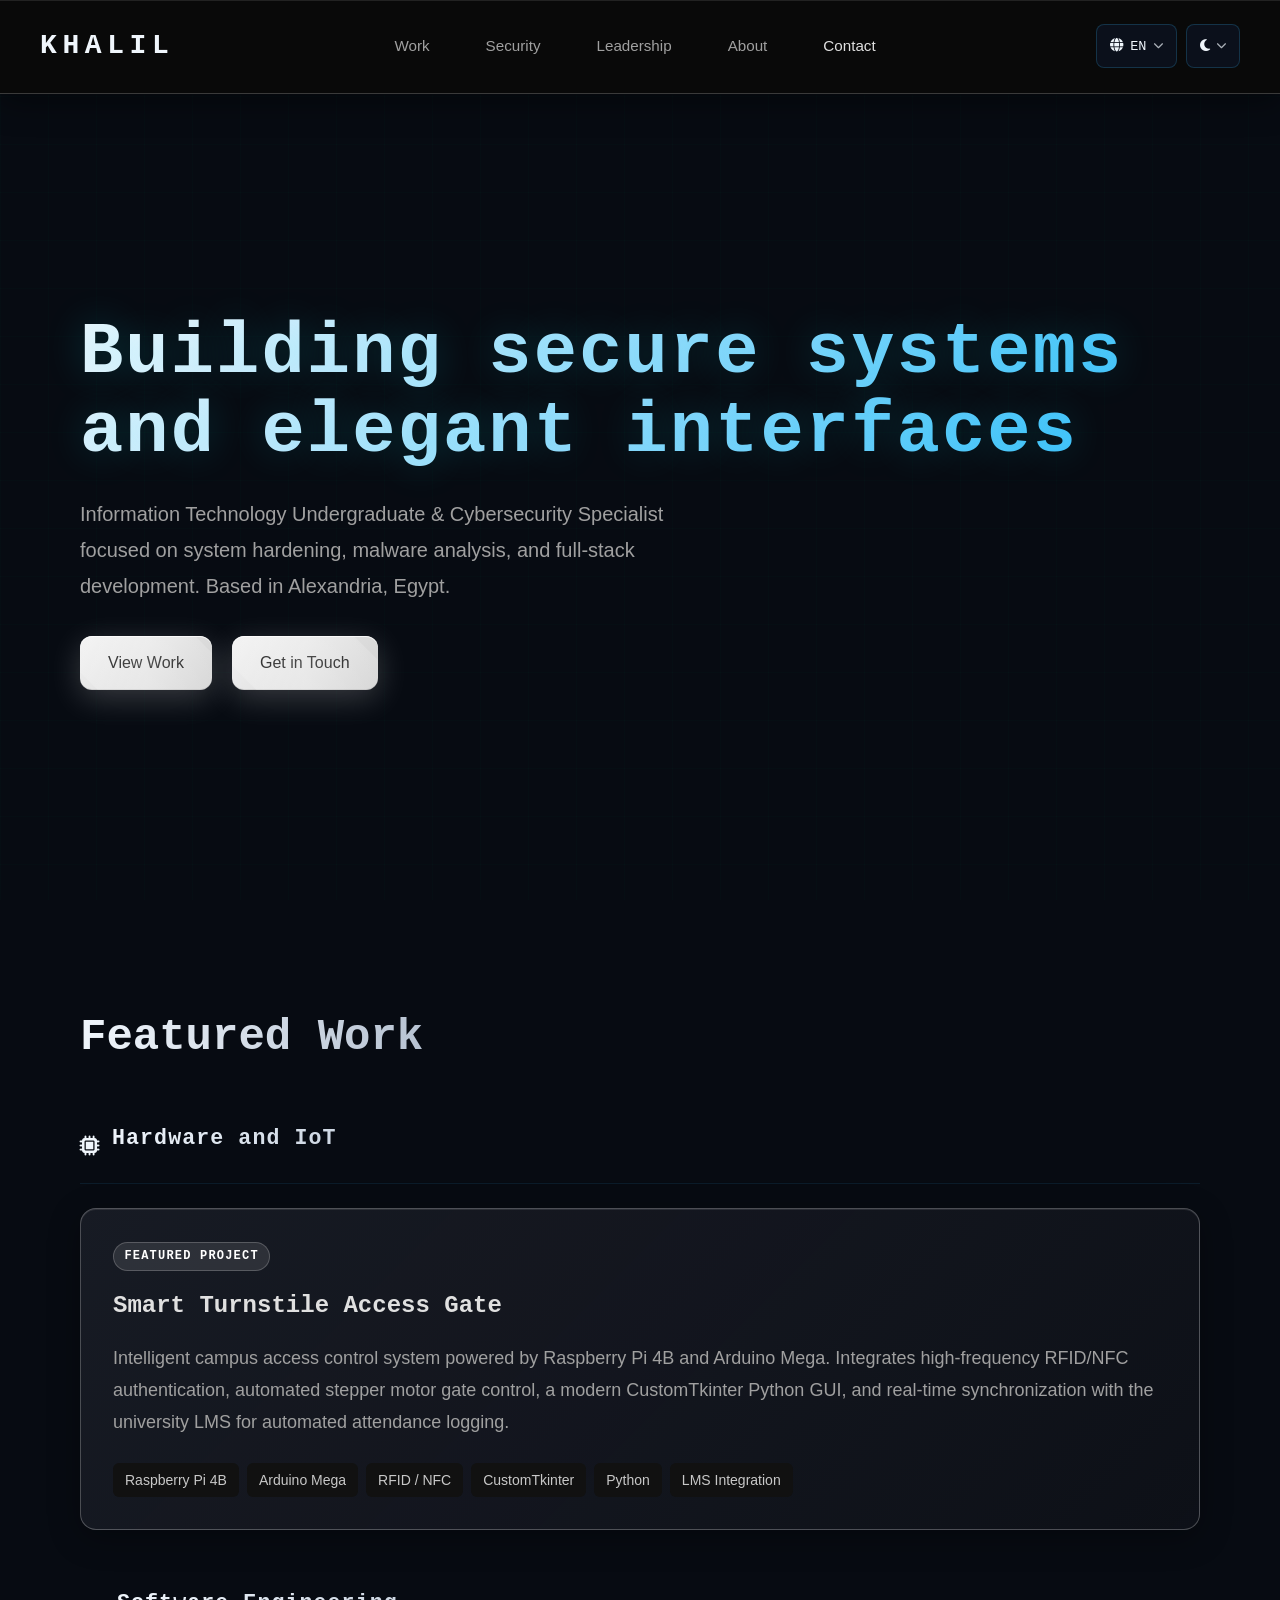
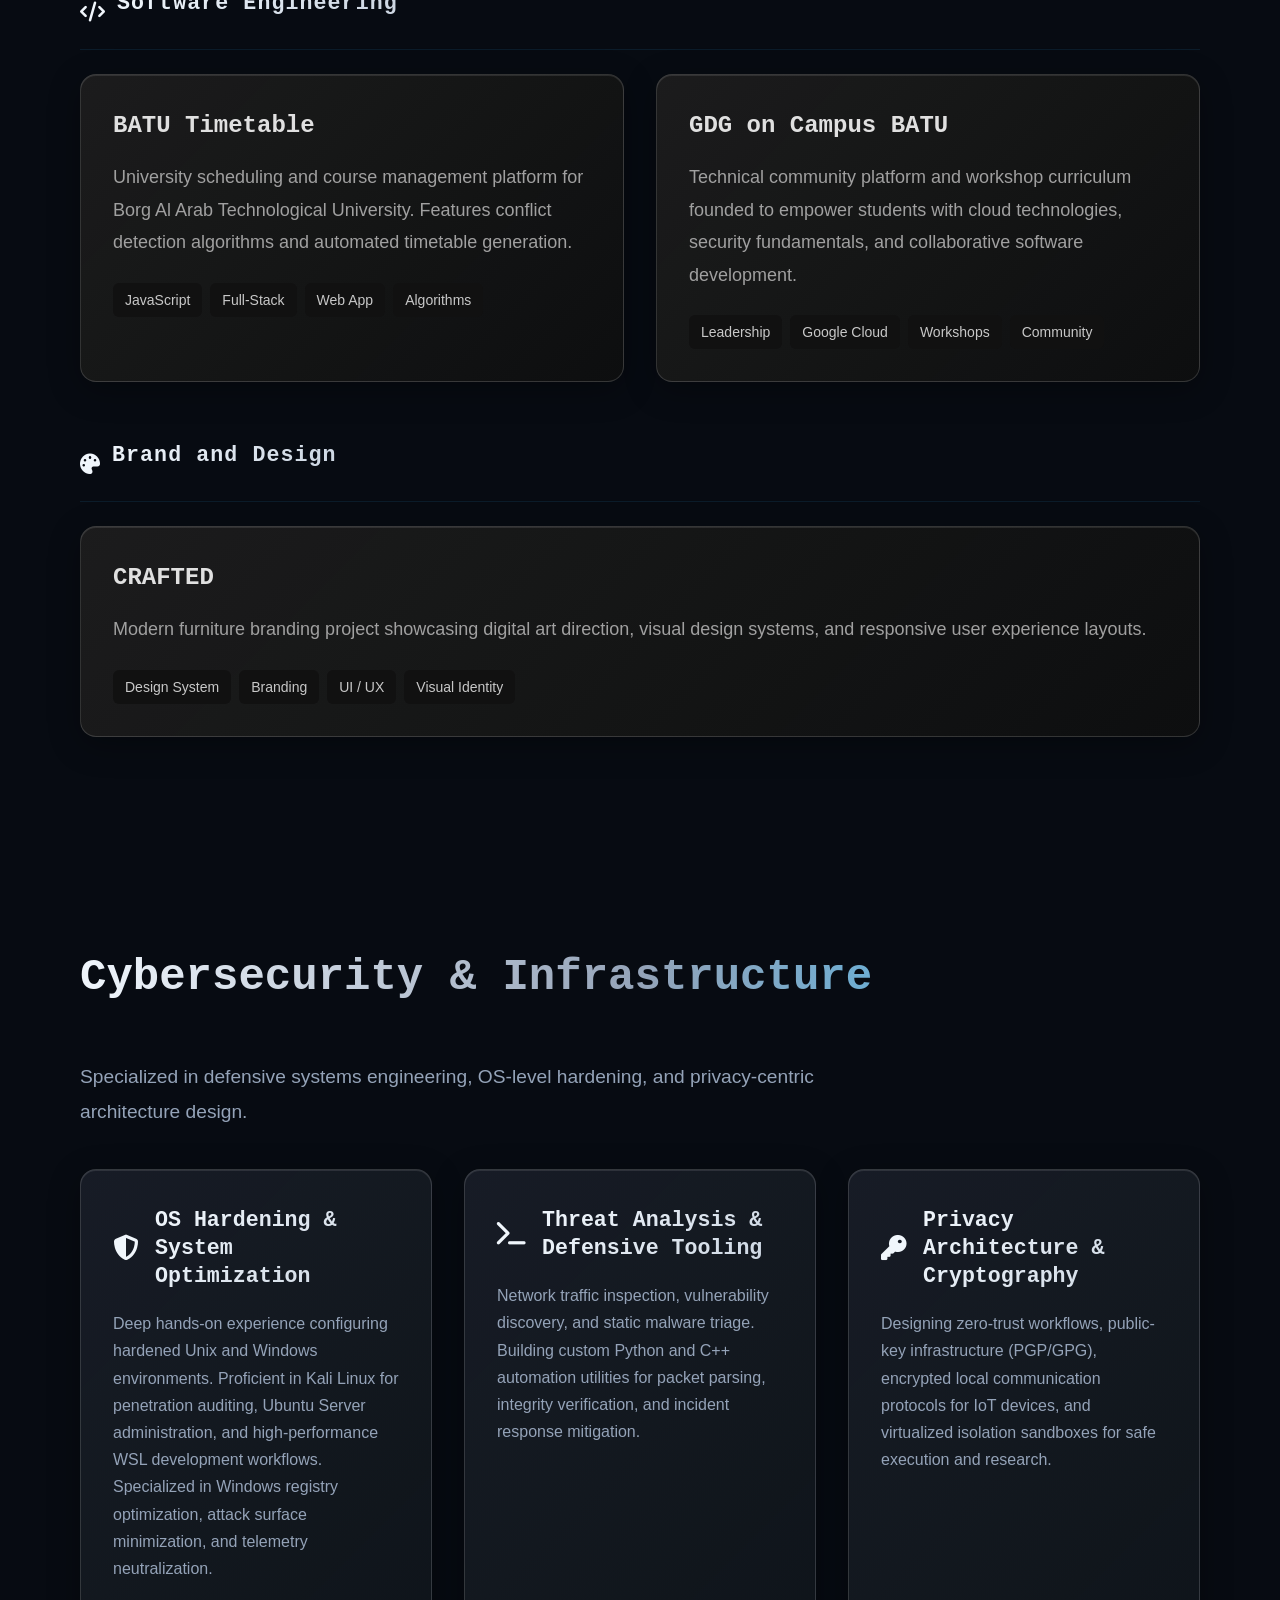
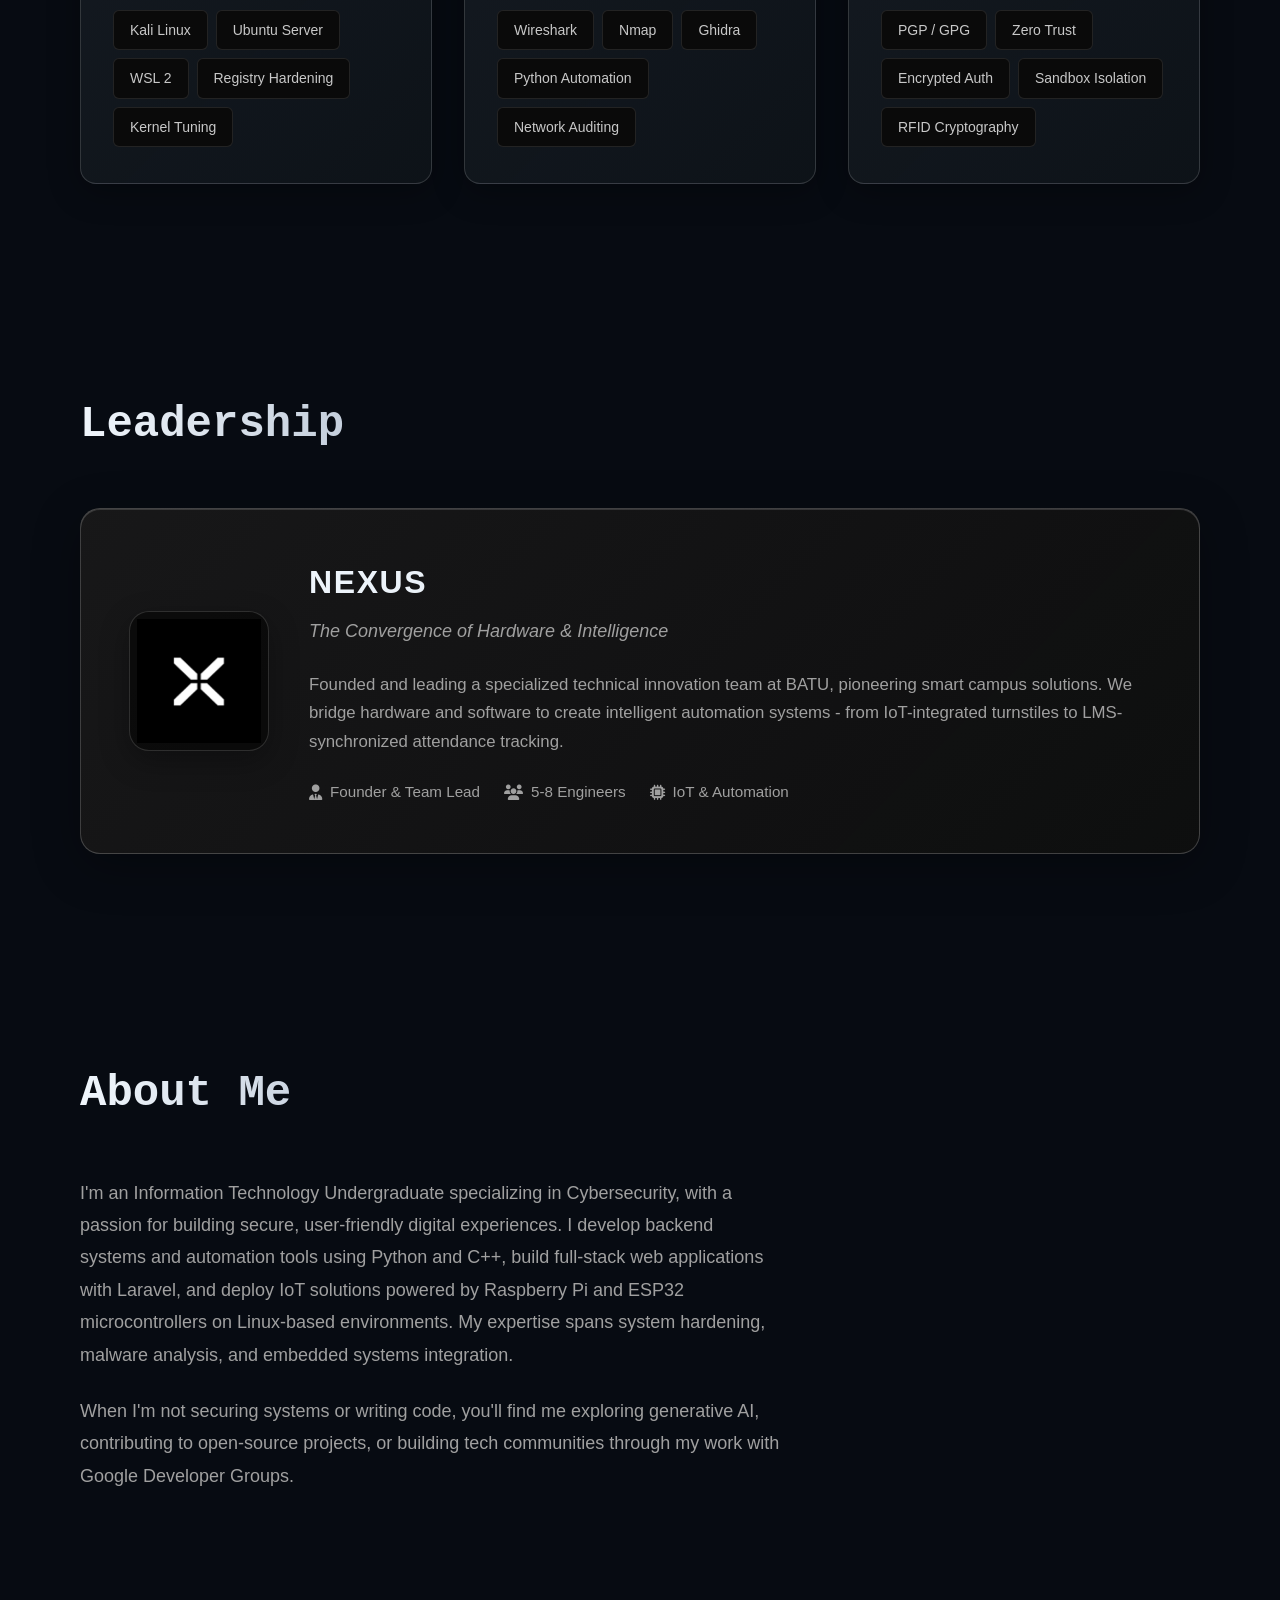
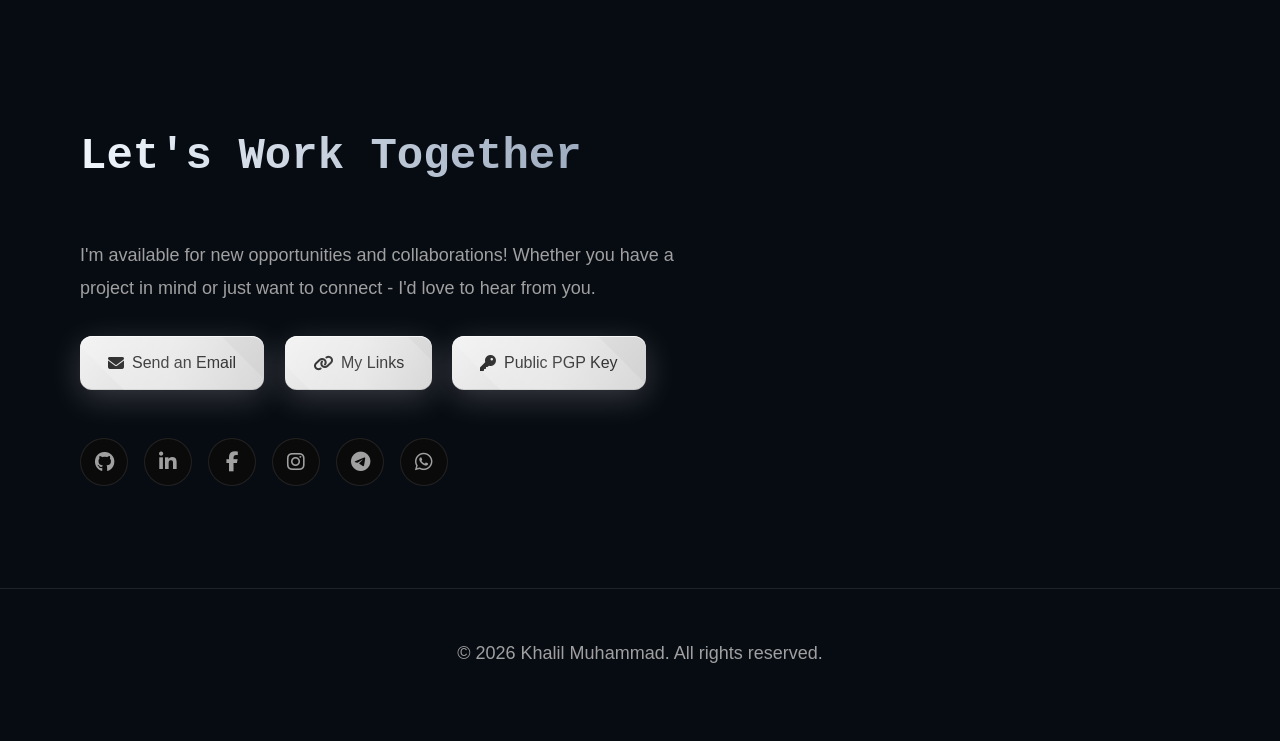
==== commit 01d559bb: "feat: complete performance overhaul with IntersectionObserver, zero-blur paints, and async assets" ====
--- a/index.html
+++ b/index.html
@@ -35,8 +35,9 @@
   <!-- Google Fonts: Inter & JetBrains Mono -->
   <link href="https://fonts.googleapis.com/css2?family=Inter:wght@300;400;500;600;700&family=JetBrains+Mono:wght@400;500;600;700&display=swap" rel="stylesheet">
   
-  <!-- Font Awesome -->
-  <link rel="stylesheet" href="https://cdnjs.cloudflare.com/ajax/libs/font-awesome/6.5.1/css/all.min.css">
+  <!-- FontAwesome: Non-blocking load with print/onload trick -->
+  <link rel="stylesheet" href="https://cdnjs.cloudflare.com/ajax/libs/font-awesome/6.5.1/css/all.min.css" media="print" onload="this.media='all'">
+  <noscript><link rel="stylesheet" href="https://cdnjs.cloudflare.com/ajax/libs/font-awesome/6.5.1/css/all.min.css"></noscript>
   
   <!-- Main Stylesheet -->
     <link rel="stylesheet" href="assets/css/main.css?v=4.0">
@@ -81,11 +82,46 @@
         <li><a href="#contact" data-i18n="nav_contact">Contact</a></li>
       </ul>
       <div class="nav-controls">
-        <button class="lang-toggle" id="langToggle" aria-label="Toggle language">AR</button>
-        <button class="theme-toggle" id="themeToggle" aria-label="Toggle theme">
-          <i class="fas fa-moon"></i>
-        </button>
-        <button class="mobile-menu-toggle" aria-label="Toggle navigation menu" aria-expanded="false">
+        <!-- Language Dropdown -->
+        <div class="dropdown" id="langDropdown">
+          <button class="dropdown-toggle lang-toggle" id="langToggle" aria-label="Language selection" aria-haspopup="true" aria-expanded="false" type="button">
+            <i class="fas fa-globe" aria-hidden="true"></i>
+            <span id="currentLangLabel">EN</span>
+            <i class="fas fa-chevron-down dropdown-arrow" aria-hidden="true"></i>
+          </button>
+          <div class="dropdown-menu" id="langMenu" role="menu" aria-labelledby="langToggle">
+            <button class="dropdown-item" data-lang="en" role="menuitem" type="button">
+              <span class="item-text">English</span>
+            </button>
+            <button class="dropdown-item" data-lang="ar" role="menuitem" type="button">
+              <span class="item-text">العربية</span>
+            </button>
+          </div>
+        </div>
+
+        <!-- Theme Dropdown -->
+        <div class="dropdown" id="themeDropdown">
+          <button class="dropdown-toggle theme-toggle" id="themeToggle" aria-label="Theme selection" aria-haspopup="true" aria-expanded="false" type="button">
+            <i class="fas fa-moon" id="currentThemeIcon" aria-hidden="true"></i>
+            <i class="fas fa-chevron-down dropdown-arrow" aria-hidden="true"></i>
+          </button>
+          <div class="dropdown-menu" id="themeMenu" role="menu" aria-labelledby="themeToggle">
+            <button class="dropdown-item" data-theme-val="dark" role="menuitem" type="button">
+              <i class="fas fa-moon" aria-hidden="true"></i>
+              <span class="item-text" data-i18n="theme_dark">Dark</span>
+            </button>
+            <button class="dropdown-item" data-theme-val="light" role="menuitem" type="button">
+              <i class="fas fa-sun" aria-hidden="true"></i>
+              <span class="item-text" data-i18n="theme_light">Light</span>
+            </button>
+            <button class="dropdown-item" data-theme-val="system" role="menuitem" type="button">
+              <i class="fas fa-desktop" aria-hidden="true"></i>
+              <span class="item-text" data-i18n="theme_system">System</span>
+            </button>
+          </div>
+        </div>
+
+        <button class="mobile-menu-toggle" aria-label="Toggle navigation menu" aria-expanded="false" type="button">
           <span class="hamburger-line"></span>
           <span class="hamburger-line"></span>
           <span class="hamburger-line"></span>
--- a/assets/css/main.css
+++ b/assets/css/main.css
@@ -16,7 +16,7 @@
  * - BEM-inspired naming convention
  */
 
-@import url('https://fonts.googleapis.com/css2?family=Inter:wght@300;400;500;600;700&family=JetBrains+Mono:wght@400;500;600;700&display=swap');
+/* Google Fonts loaded via <link> in HTML head for non-blocking delivery */
 
 /* ============================================
    0. NORDIC CYBER DESIGN TOKENS
@@ -144,10 +144,8 @@
   width: 100%;
   z-index: 1000;
   
-  /* Liquid glass with metallic tint */
-  background: linear-gradient(180deg, rgba(20, 20, 20, 0.8), rgba(10, 10, 10, 0.7));
-  -webkit-backdrop-filter: blur(40px) saturate(200%) brightness(1.1);
-  backdrop-filter: blur(40px) saturate(200%) brightness(1.1);
+  /* Solid elevated background (backdrop-filter removed for GPU performance) */
+  background: rgba(10, 10, 10, 0.96);
   border-bottom: 1px solid rgba(255, 255, 255, 0.2);
   box-shadow: 
     0 8px 32px rgba(0, 0, 0, 0.4),
@@ -265,21 +263,18 @@
     justify-content: center;
     min-height: 48px;
     padding: 0.875rem 1.75rem;
-    /* Liquid glass with metallic shine */
-    background: linear-gradient(135deg, rgba(255, 255, 255, 0.9), rgba(220, 220, 220, 0.9));
-    -webkit-backdrop-filter: blur(40px) saturate(200%);
-    backdrop-filter: blur(40px) saturate(200%);
+    /* Solid metallic shine (backdrop-filter removed for GPU performance) */
+    background: linear-gradient(135deg, rgba(255, 255, 255, 0.95), rgba(220, 220, 220, 0.95));
     color: #000000;
     text-decoration: none;
     border-radius: 12px;
     font-weight: 500;
     margin-right: 1rem;
     margin-bottom: 1rem;
-    will-change: transform, box-shadow;
+    will-change: transform;
     transform: translateZ(0);
     transition: transform 0.3s cubic-bezier(0.4, 0, 0.2, 1), 
                 background 0.3s ease, 
-                box-shadow 0.3s ease, 
                 border-color 0.3s ease;
     box-shadow: 
       0 8px 32px rgba(255, 255, 255, 0.2),
@@ -306,15 +301,31 @@
   100% { transform: translateX(100%) translateY(100%) rotate(45deg); }
 }
 
+/* Hover shadow on ::after pseudo-element (GPU-friendly opacity transition) */
+.btn::after {
+    content: '';
+    position: absolute;
+    inset: 0;
+    border-radius: inherit;
+    box-shadow:
+      0 16px 48px rgba(255, 255, 255, 0.3),
+      0 0 40px rgba(255, 255, 255, 0.2),
+      inset 0 2px 0 rgba(255, 255, 255, 1),
+      inset 0 -2px 0 rgba(0, 0, 0, 0.15);
+    opacity: 0;
+    transition: opacity 0.3s ease;
+    pointer-events: none;
+    z-index: -1;
+}
+
 @media (hover: hover) and (pointer: fine) {
   .btn:hover {
       background: linear-gradient(135deg, rgba(255, 255, 255, 1), rgba(235, 235, 235, 1));
       transform: translateY(-4px) scale(1.02);
-      box-shadow: 
-        0 16px 48px rgba(255, 255, 255, 0.3),
-        0 0 40px rgba(255, 255, 255, 0.2),
-        inset 0 2px 0 rgba(255, 255, 255, 1),
-        inset 0 -2px 0 rgba(0, 0, 0, 0.15);
+  }
+
+  .btn:hover::after {
+      opacity: 1;
   }
 
   .btn-secondary:hover {
@@ -322,10 +333,14 @@
       border-color: rgba(255, 255, 255, 0.5);
       color: #ffffff;
       transform: translateY(-4px) scale(1.02);
-      box-shadow: 
+  }
+
+  .btn-secondary:hover::after {
+      box-shadow:
         0 16px 48px rgba(255, 255, 255, 0.2),
         0 0 40px rgba(255, 255, 255, 0.15),
         inset 0 1px 0 rgba(255, 255, 255, 0.2);
+      opacity: 1;
   }
 }
 
@@ -377,20 +392,17 @@
   gap: clamp(1.25rem, 2.5vw, 2.5rem);
 }
 
-/* Project card as anchor element */
+/* Project card as anchor element (backdrop-filter removed for GPU performance) */
 .project-card {
-  background: linear-gradient(135deg, rgba(30, 30, 30, 0.5), rgba(15, 15, 15, 0.4));
-  -webkit-backdrop-filter: blur(30px) saturate(180%) brightness(1.1);
-  backdrop-filter: blur(30px) saturate(180%) brightness(1.1);
+  background: linear-gradient(135deg, rgba(30, 30, 30, 0.92), rgba(15, 15, 15, 0.88));
   border: 1px solid rgba(255, 255, 255, 0.15);
   border-radius: 16px;
   padding: 2rem;
-  will-change: transform, box-shadow;
+  will-change: transform;
   transform: translateZ(0);
   transition: transform 0.4s cubic-bezier(0.4, 0, 0.2, 1), 
               background 0.4s ease, 
-              border-color 0.4s ease, 
-              box-shadow 0.4s ease;
+              border-color 0.4s ease;
   cursor: pointer;
   text-decoration: none;
   display: block;
@@ -442,9 +454,7 @@
 
   .project-card:hover {
     transform: translateY(-8px) scale(1.01);
-    background: linear-gradient(135deg, rgba(40, 40, 40, 0.6), rgba(25, 25, 25, 0.5));
-    -webkit-backdrop-filter: blur(40px) saturate(200%) brightness(1.2);
-    backdrop-filter: blur(40px) saturate(200%) brightness(1.2);
+    background: linear-gradient(135deg, rgba(40, 40, 40, 0.95), rgba(25, 25, 25, 0.92));
     border-color: rgba(255, 255, 255, 0.3);
     box-shadow: 
       0 20px 60px rgba(255, 255, 255, 0.15),
@@ -530,19 +540,17 @@
   margin-top: 2rem;
 }
 
+/* backdrop-filter removed for GPU performance */
 .cyber-card {
-  background: linear-gradient(135deg, rgba(25, 30, 40, 0.5), rgba(15, 20, 25, 0.4));
-  -webkit-backdrop-filter: blur(30px) saturate(180%) brightness(1.1);
-  backdrop-filter: blur(30px) saturate(180%) brightness(1.1);
+  background: linear-gradient(135deg, rgba(25, 30, 40, 0.92), rgba(15, 20, 25, 0.88));
   border: 1px solid rgba(255, 255, 255, 0.15);
   border-radius: 16px;
   padding: 2.25rem 2rem;
-  will-change: transform, box-shadow;
+  will-change: transform;
   transform: translateZ(0);
   transition: transform 0.4s cubic-bezier(0.4, 0, 0.2, 1), 
               background 0.4s ease, 
-              border-color 0.4s ease, 
-              box-shadow 0.4s ease;
+              border-color 0.4s ease;
   box-shadow: 
     0 8px 32px rgba(0, 0, 0, 0.3),
     inset 0 1px 0 rgba(255, 255, 255, 0.1);
@@ -591,20 +599,18 @@
    6. LEADERSHIP SECTION
    ============================================ */
 
+/* backdrop-filter removed for GPU performance */
 .leadership-feature {
-  background: linear-gradient(135deg, rgba(25, 25, 25, 0.6), rgba(15, 15, 15, 0.5));
-  -webkit-backdrop-filter: blur(35px) saturate(180%) brightness(1.15);
-  backdrop-filter: blur(35px) saturate(180%) brightness(1.15);
+  background: linear-gradient(135deg, rgba(25, 25, 25, 0.94), rgba(15, 15, 15, 0.90));
   border: 1px solid rgba(255, 255, 255, 0.2);
   border-radius: 20px;
   padding: 3rem;
   margin-top: 3rem;
-  will-change: transform, box-shadow;
+  will-change: transform;
   transform: translateZ(0);
   transition: transform 0.4s cubic-bezier(0.4, 0, 0.2, 1), 
               background 0.4s ease, 
-              border-color 0.4s ease, 
-              box-shadow 0.4s ease;
+              border-color 0.4s ease;
   text-decoration: none;
   display: block;
   position: relative;
@@ -634,9 +640,7 @@
 
   .leadership-feature:hover {
     transform: translateY(-8px) scale(1.01);
-    background: linear-gradient(135deg, rgba(35, 35, 35, 0.7), rgba(25, 25, 25, 0.6));
-    -webkit-backdrop-filter: blur(45px) saturate(200%) brightness(1.25);
-    backdrop-filter: blur(45px) saturate(200%) brightness(1.25);
+    background: linear-gradient(135deg, rgba(35, 35, 35, 0.96), rgba(25, 25, 25, 0.93));
     border-color: rgba(255, 255, 255, 0.4);
     box-shadow: 
       0 24px 72px rgba(255, 255, 255, 0.18),
@@ -988,8 +992,20 @@
     transform: translateZ(0);
     transition: color 0.3s ease, 
                 border-color 0.3s ease, 
-                transform 0.3s ease, 
-                box-shadow 0.3s ease;
+                transform 0.3s ease;
+    position: relative;
+}
+
+/* GPU-friendly hover glow via ::after opacity transition */
+.social-link::after {
+    content: '';
+    position: absolute;
+    inset: 0;
+    border-radius: inherit;
+    opacity: 0;
+    transition: opacity 0.3s ease;
+    pointer-events: none;
+    z-index: -1;
 }
 
 .social-link:hover {
@@ -998,54 +1014,58 @@
     transform: translateY(-4px);
 }
 
-/* Brand-specific hover effects for main page social links (7 links) */
-.social-links a.social-link:nth-child(1):hover {
+.social-link:hover::after {
+    opacity: 1;
+}
+
+/* Brand-specific glow shadows on ::after pseudo-element (main page, 7 links) */
+.social-links a.social-link:nth-child(1)::after {
   /* GitHub - White */
   box-shadow: 0 8px 24px rgba(255, 255, 255, 0.3), 0 0 20px rgba(255, 255, 255, 0.2);
 }
 
-.social-links a.social-link:nth-child(2):hover {
+.social-links a.social-link:nth-child(2)::after {
   /* LinkedIn - Blue */
   box-shadow: 0 8px 24px rgba(10, 102, 194, 0.4), 0 0 20px rgba(10, 102, 194, 0.3);
 }
 
-.social-links a.social-link:nth-child(3):hover {
+.social-links a.social-link:nth-child(3)::after {
   /* Facebook - Blue */
   box-shadow: 0 8px 24px rgba(24, 119, 242, 0.4), 0 0 20px rgba(24, 119, 242, 0.3);
 }
 
-.social-links a.social-link:nth-child(4):hover {
+.social-links a.social-link:nth-child(4)::after {
   /* Instagram - Pink */
   box-shadow: 0 8px 24px rgba(225, 48, 108, 0.4), 0 0 20px rgba(225, 48, 108, 0.3);
 }
 
-.social-links a.social-link:nth-child(5):hover {
+.social-links a.social-link:nth-child(5)::after {
   /* Telegram - Blue */
   box-shadow: 0 8px 24px rgba(36, 161, 222, 0.4), 0 0 20px rgba(36, 161, 222, 0.3);
 }
 
-.social-links a.social-link:nth-child(6):hover {
+.social-links a.social-link:nth-child(6)::after {
   /* WhatsApp - Green */
   box-shadow: 0 8px 24px rgba(37, 211, 102, 0.4), 0 0 20px rgba(37, 211, 102, 0.3);
 }
 
-.social-links a.social-link:nth-child(7):hover {
+.social-links a.social-link:nth-child(7)::after {
   /* Linktree - Cyber Green */
   box-shadow: 0 8px 24px rgba(0, 255, 65, 0.4), 0 0 20px rgba(0, 255, 65, 0.3);
 }
 
-/* Brand-specific hover effects for project pages (Facebook, Instagram, Email) */
-.project-links .social-links .social-link:nth-child(1):hover {
+/* Brand-specific glow shadows for project pages (Facebook, Instagram, Email) */
+.project-links .social-links .social-link:nth-child(1)::after {
   /* Facebook - Blue */
   box-shadow: 0 8px 24px rgba(24, 119, 242, 0.4), 0 0 20px rgba(24, 119, 242, 0.3);
 }
 
-.project-links .social-links .social-link:nth-child(2):hover {
+.project-links .social-links .social-link:nth-child(2)::after {
   /* Instagram - Pink */
   box-shadow: 0 8px 24px rgba(225, 48, 108, 0.4), 0 0 20px rgba(225, 48, 108, 0.3);
 }
 
-.project-links .social-links .social-link:nth-child(3):hover {
+.project-links .social-links .social-link:nth-child(3)::after {
   /* Email - Gray/White */
   box-shadow: 0 8px 24px rgba(255, 255, 255, 0.3), 0 0 20px rgba(255, 255, 255, 0.2);
 }
@@ -1696,8 +1716,7 @@
   width: 280px;
   height: calc(100vh - 70px);
   background: rgba(10, 10, 10, 0.98);
-  -webkit-backdrop-filter: blur(30px);
-  backdrop-filter: blur(30px);
+  /* backdrop-filter removed for GPU performance */
   box-shadow: -4px 0 20px rgba(0, 0, 0, 0.5);
   z-index: 999;
   transition: right 0.3s ease;
@@ -1793,62 +1812,104 @@
 }
 
 /* ============================================
-   THEME TOGGLE BUTTON
+   NAVBAR CONTROLS & DROPDOWNS (Theme & Language)
    ============================================ */
 
 .nav-controls {
   display: flex;
   align-items: center;
-  gap: 0.75rem;
-}
-
-.lang-toggle {
-  background: transparent;
+  gap: 0.6rem;
+}
+
+.dropdown {
+  position: relative;
+  display: inline-flex;
+  align-items: center;
+}
+
+.dropdown-toggle {
+  display: inline-flex;
+  align-items: center;
+  justify-content: center;
+  gap: 0.4rem;
+  min-height: 44px;
+  min-width: 44px;
+  padding: 0.45rem 0.8rem;
+  border-radius: 8px;
+  background: var(--bg-card);
   border: 1px solid var(--border-default);
-  color: var(--text-secondary);
-  width: 44px;
-  height: 44px;
-  min-width: 44px;
+  color: var(--text-heading);
+  font-family: var(--font-mono);
+  font-size: 0.85rem;
+  font-weight: 500;
+  cursor: pointer;
+  will-change: transform;
+  transform: translateZ(0);
+  transition: all 0.2s ease;
+  flex-shrink: 0;
+}
+
+.dropdown-arrow {
+  font-size: 0.65rem;
+  transition: transform 0.2s ease;
+  opacity: 0.7;
+}
+
+.dropdown.open .dropdown-arrow {
+  transform: rotate(180deg);
+}
+
+/* Dropdown Menu Container */
+.dropdown-menu {
+  position: absolute;
+  top: calc(100% + 8px);
+  right: 0;
+  z-index: 1100;
+  min-width: 145px;
+  padding: 0.35rem;
+  background: var(--bg-elevated);
+  /* backdrop-filter removed for GPU performance */
+  border: 1px solid var(--border-default);
+  border-radius: 10px;
+  box-shadow: 0 12px 32px rgba(0, 0, 0, 0.45);
+  opacity: 0;
+  visibility: hidden;
+  transform: translateY(-6px);
+  transition: opacity 0.2s ease, transform 0.2s ease, visibility 0.2s;
+  display: flex;
+  flex-direction: column;
+  gap: 0.25rem;
+}
+
+.dropdown-menu.active {
+  opacity: 1;
+  visibility: visible;
+  transform: translateY(0);
+}
+
+/* Dropdown Option Items (44px Minimum Touch Target) */
+.dropdown-item {
   min-height: 44px;
-  border-radius: 50%;
-  cursor: pointer;
+  width: 100%;
   display: flex;
   align-items: center;
-  justify-content: center;
-  font-family: 'Share Tech Mono', monospace;
-  font-size: 0.875rem;
-  font-weight: 700;
-  letter-spacing: 0.05em;
-  will-change: transform;
-  transform: translateZ(0);
-  transition: color 0.3s ease, 
-              border-color 0.3s ease, 
-              transform 0.3s ease, 
-              background-color 0.3s ease;
-  flex-shrink: 0;
-}
-
-.theme-toggle {
+  gap: 0.65rem;
+  padding: 0.6rem 0.85rem;
   background: transparent;
-  border: 1px solid var(--border-default);
-  color: var(--text-secondary);
-  width: 44px;
-  height: 44px;
-  min-width: 44px;
-  min-height: 44px;
-  border-radius: 50%;
+  border: 1px solid transparent;
+  border-radius: 6px;
+  color: var(--text-body);
+  font-family: var(--font-mono);
+  font-size: 0.85rem;
   cursor: pointer;
-  display: flex;
-  align-items: center;
-  justify-content: center;
-  font-size: 1rem;
-  will-change: transform;
-  transform: translateZ(0);
-  transition: color 0.3s ease, 
-              border-color 0.3s ease, 
-              transform 0.3s ease, 
-              background-color 0.3s ease;
-  flex-shrink: 0;
+  text-align: start;
+  transition: all 0.15s ease;
+}
+
+.dropdown-item i {
+  font-size: 0.9rem;
+  width: 16px;
+  text-align: center;
 }
 
 @media (hover: hover) and (pointer: fine) {
@@ -1866,17 +1927,25 @@
     transform: translateY(-4px);
   }
 
-  .theme-toggle:hover {
-    color: var(--text-heading);
-    border-color: var(--border-strong);
-    transform: scale(1.05);
-  }
-
-  .lang-toggle:hover {
-    color: var(--text-heading);
-    border-color: var(--border-strong);
-    transform: scale(1.05);
-  }
+  .dropdown-toggle:hover {
+    border-color: var(--accent-cyan);
+    box-shadow: 0 0 12px var(--accent-glow);
+  }
+
+  .dropdown-item:hover,
+  .dropdown-item:focus-visible {
+    background: rgba(56, 189, 248, 0.12);
+    color: var(--accent-cyan);
+    border-color: var(--border-subtle);
+    outline: none;
+  }
+}
+
+.dropdown-item.selected {
+  background: rgba(0, 242, 254, 0.16);
+  color: var(--accent-cyan);
+  border-color: var(--border-default);
+  font-weight: 600;
 }
 
 /* ============================================
@@ -1916,6 +1985,15 @@
 [dir="rtl"] .mobile-nav-link.active {
   padding-left: 0;
   padding-right: 10px;
+}
+
+[dir="rtl"] .dropdown-menu {
+  right: auto;
+  left: 0;
+}
+
+[dir="rtl"] .dropdown-item {
+  text-align: right;
 }
 
 /* Circuit grid overlay (dark theme aesthetic) */
@@ -2267,4 +2345,16 @@
 [data-theme="light"] .project-card.featured-project {
   border-color: rgba(0, 0, 0, 0.2);
   background: var(--bg-card);
+}
+
+[data-theme="light"] .dropdown-menu {
+  background: var(--bg-elevated);
+  border-color: var(--border-default);
+  box-shadow: 0 10px 30px rgba(0, 0, 0, 0.1);
+}
+
+[data-theme="light"] .dropdown-item.selected {
+  background: rgba(2, 132, 199, 0.12);
+  color: var(--accent-cyan);
+  border-color: var(--border-default);
 }
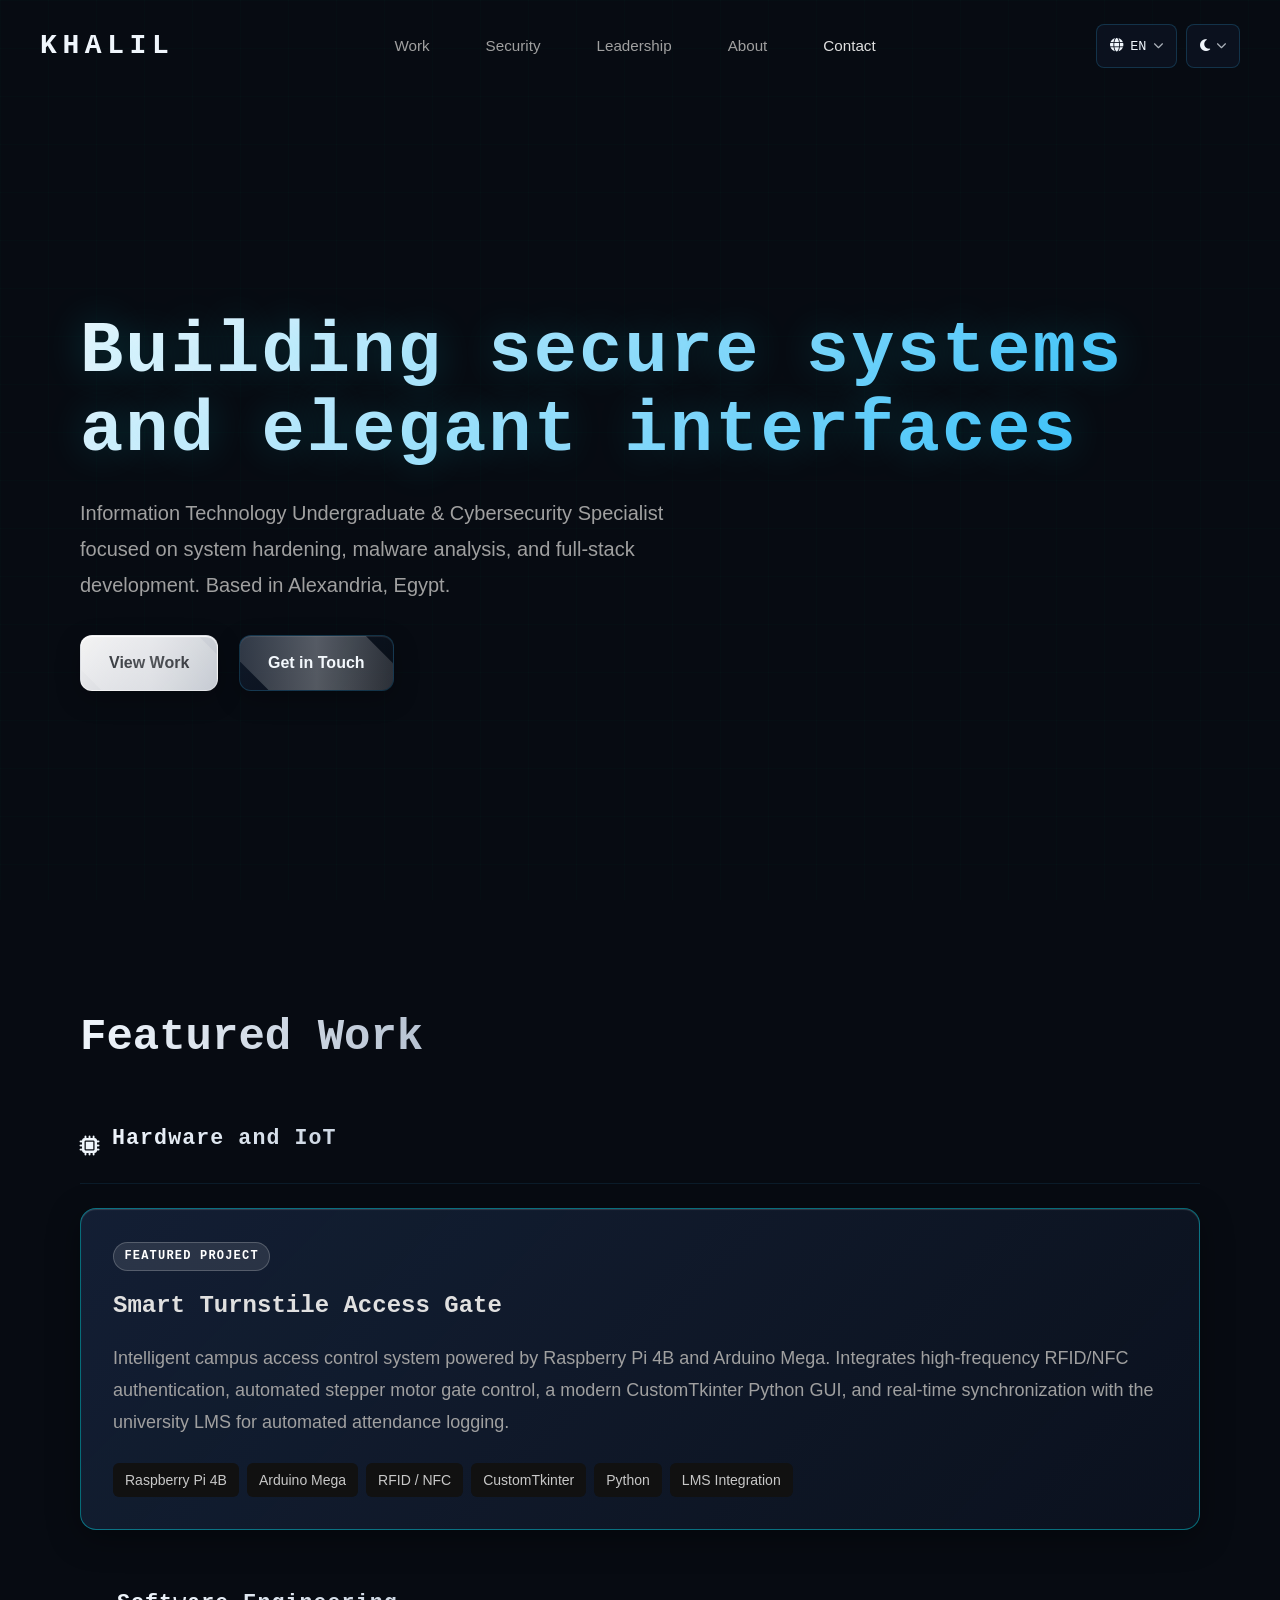
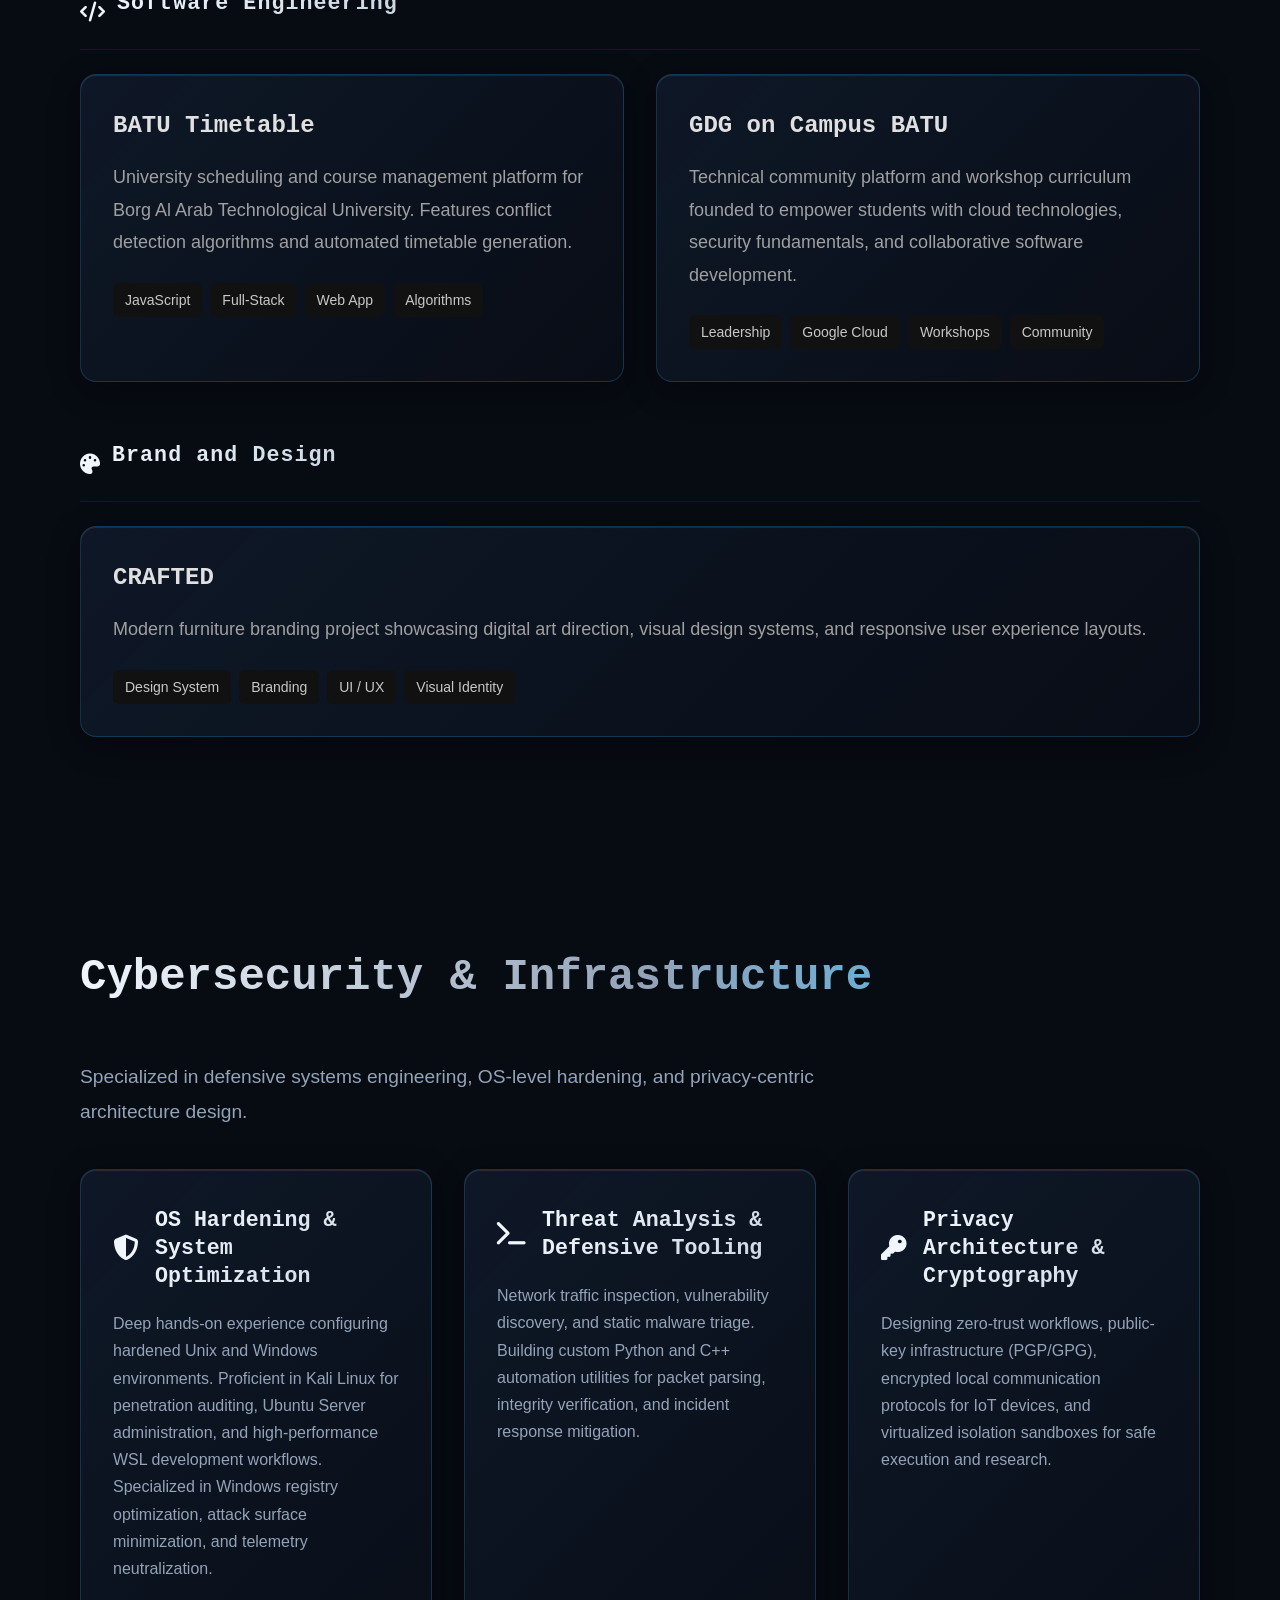
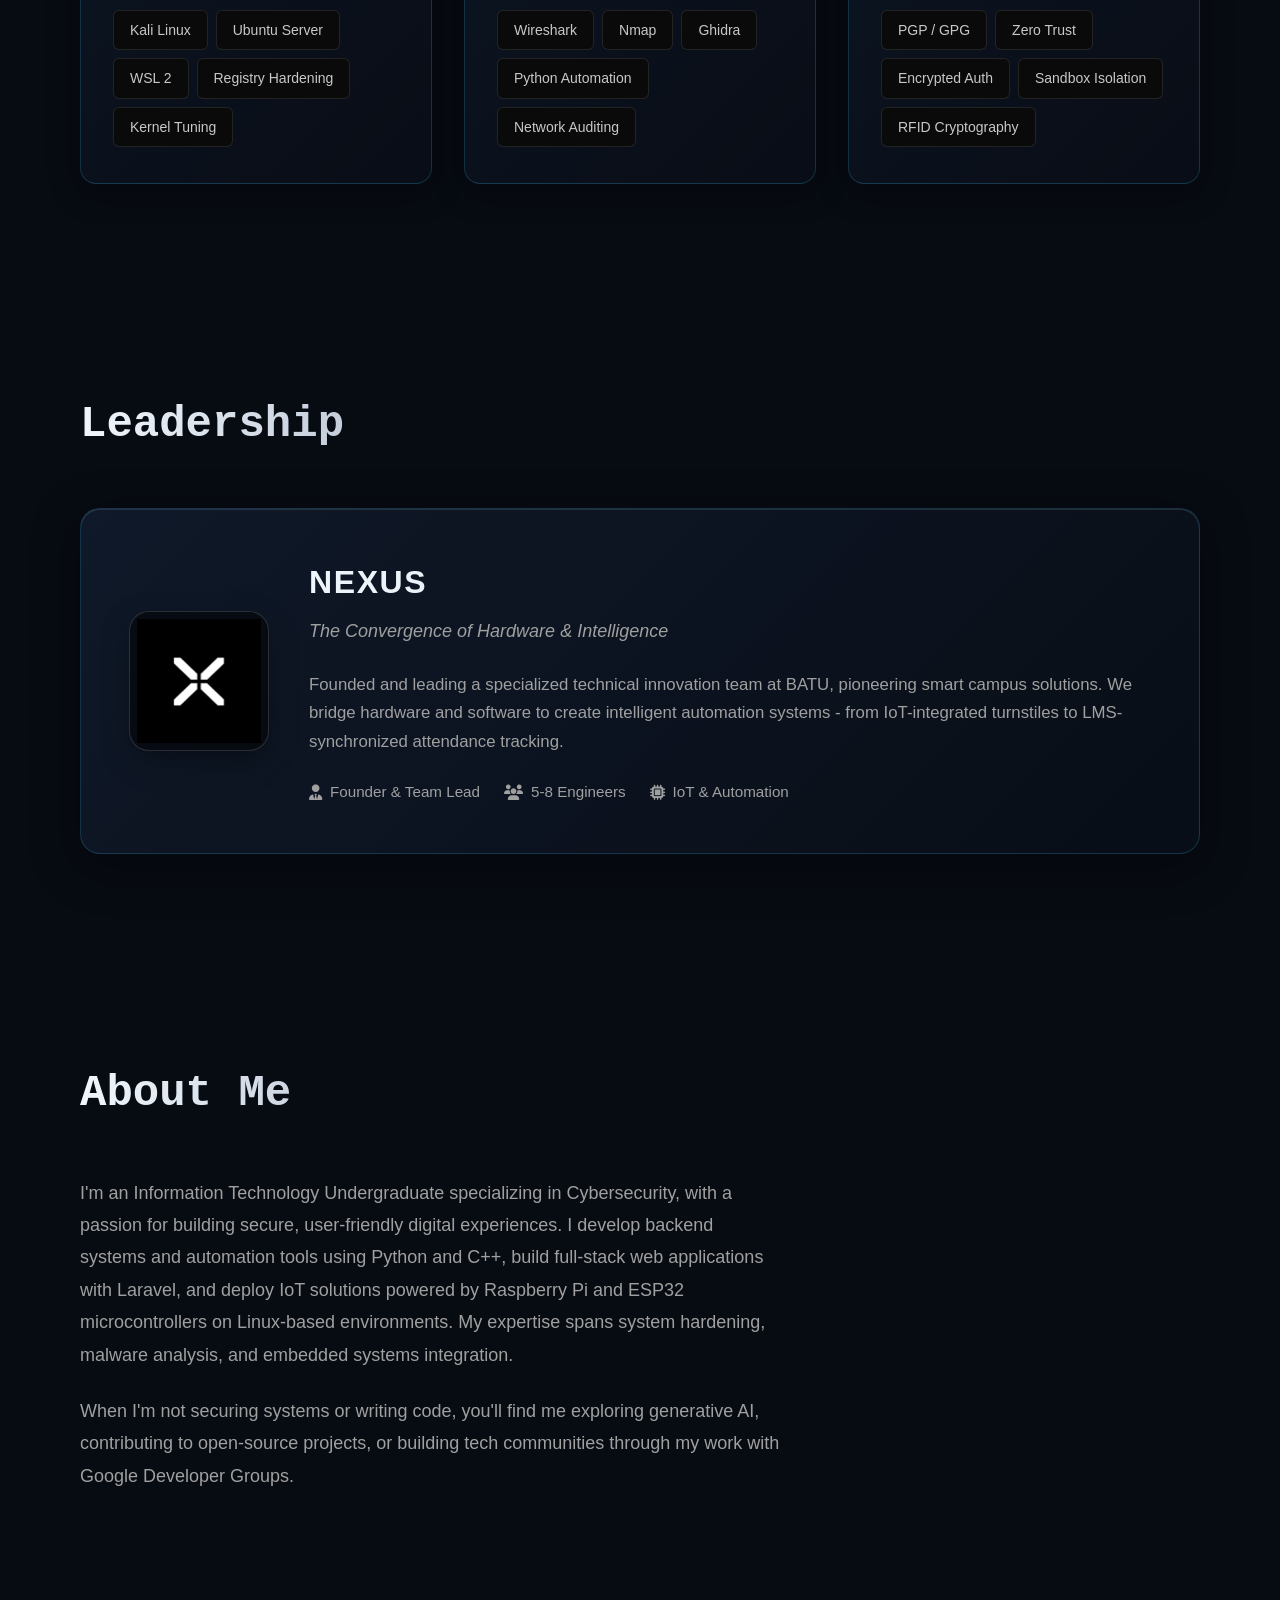
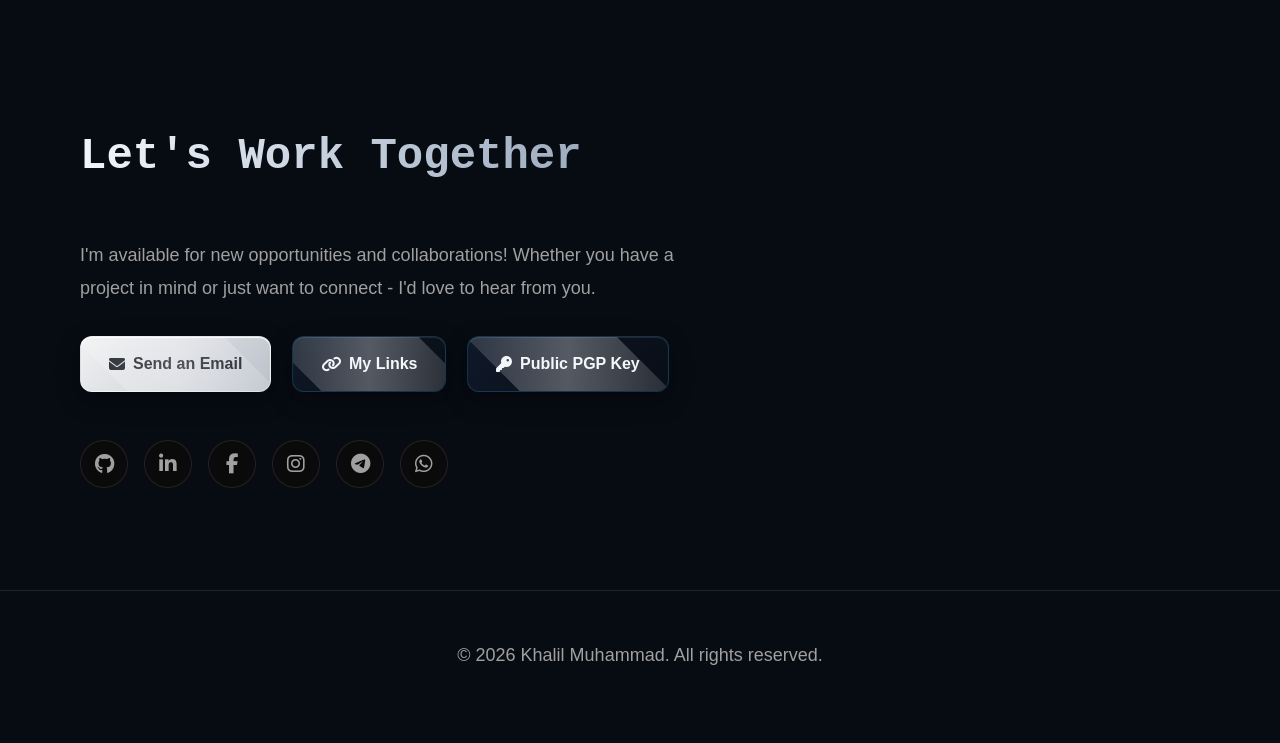
==== commit 00095847: "fix(mobile): enforce single-row header and relocate theme/language toggles inside mobile drawer" ====
--- a/index.html
+++ b/index.html
@@ -139,6 +139,48 @@
       <li><a href="#about" class="mobile-nav-link" data-i18n="nav_about">About</a></li>
       <li><a href="#contact" class="mobile-nav-link" data-i18n="nav_contact">Contact</a></li>
     </ul>
+
+    <!-- Mobile Drawer Controls -->
+    <div class="mobile-menu-controls">
+      <!-- Mobile Language Dropdown -->
+      <div class="dropdown" id="mobileLangDropdown">
+        <button class="dropdown-toggle lang-toggle" id="mobileLangToggle" aria-label="Language selection" aria-haspopup="true" aria-expanded="false" type="button">
+          <i class="fas fa-globe" aria-hidden="true"></i>
+          <span class="currentLangLabel">EN</span>
+          <i class="fas fa-chevron-down dropdown-arrow" aria-hidden="true"></i>
+        </button>
+        <div class="dropdown-menu" id="mobileLangMenu" role="menu" aria-labelledby="mobileLangToggle">
+          <button class="dropdown-item" data-lang="en" role="menuitem" type="button">
+            <span class="item-text">English</span>
+          </button>
+          <button class="dropdown-item" data-lang="ar" role="menuitem" type="button">
+            <span class="item-text">العربية</span>
+          </button>
+        </div>
+      </div>
+
+      <!-- Mobile Theme Dropdown -->
+      <div class="dropdown" id="mobileThemeDropdown">
+        <button class="dropdown-toggle theme-toggle" id="mobileThemeToggle" aria-label="Theme selection" aria-haspopup="true" aria-expanded="false" type="button">
+          <i class="fas fa-moon currentThemeIcon" aria-hidden="true"></i>
+          <i class="fas fa-chevron-down dropdown-arrow" aria-hidden="true"></i>
+        </button>
+        <div class="dropdown-menu" id="mobileThemeMenu" role="menu" aria-labelledby="mobileThemeToggle">
+          <button class="dropdown-item" data-theme-val="dark" role="menuitem" type="button">
+            <i class="fas fa-moon" aria-hidden="true"></i>
+            <span class="item-text" data-i18n="theme_dark">Dark</span>
+          </button>
+          <button class="dropdown-item" data-theme-val="light" role="menuitem" type="button">
+            <i class="fas fa-sun" aria-hidden="true"></i>
+            <span class="item-text" data-i18n="theme_light">Light</span>
+          </button>
+          <button class="dropdown-item" data-theme-val="system" role="menuitem" type="button">
+            <i class="fas fa-desktop" aria-hidden="true"></i>
+            <span class="item-text" data-i18n="theme_system">System</span>
+          </button>
+        </div>
+      </div>
+    </div>
   </div>
 
   <!-- Main Content -->
--- a/assets/css/main.css
+++ b/assets/css/main.css
@@ -28,7 +28,7 @@
   --bg-elevated: #0d1524;
   --bg-card: rgba(13, 21, 36, 0.7);
   --bg-tag: #131f33;
-  --bg-nav: rgba(7, 11, 18, 0.88);
+  --bg-nav: rgba(7, 11, 18, 0.75);
 
   --text-heading: #f0f6fc;
   --text-body: #cbd5e1;
@@ -144,15 +144,24 @@
   width: 100%;
   z-index: 1000;
   
-  /* Solid elevated background (backdrop-filter removed for GPU performance) */
-  background: rgba(10, 10, 10, 0.96);
-  border-bottom: 1px solid rgba(255, 255, 255, 0.2);
+  background: transparent;
+  border-bottom: 1px solid transparent;
+  padding: 1.5rem 2rem;
+  transform: translateZ(0);
+  will-change: transform, backdrop-filter;
+  transition: background 0.3s ease, border-color 0.3s ease, box-shadow 0.3s ease, padding 0.3s ease;
+}
+
+/* Scrolled Navbar with Hardware-Accelerated Liquid Glass */
+.navbar.scrolled {
+  background: var(--bg-nav);
+  -webkit-backdrop-filter: blur(16px) saturate(180%);
+  backdrop-filter: blur(16px) saturate(180%);
+  border-bottom: 1px solid var(--border-subtle);
   box-shadow: 
     0 8px 32px rgba(0, 0, 0, 0.4),
-    inset 0 1px 0 rgba(255, 255, 255, 0.1);
-  
-  /* Spacing */
-  padding: 1.5rem 2rem;
+    inset 0 1px 0 rgba(255, 255, 255, 0.05);
+  padding: 1rem 2rem;
 }
 
 .navbar-content {
@@ -263,12 +272,12 @@
     justify-content: center;
     min-height: 48px;
     padding: 0.875rem 1.75rem;
-    /* Solid metallic shine (backdrop-filter removed for GPU performance) */
-    background: linear-gradient(135deg, rgba(255, 255, 255, 0.95), rgba(220, 220, 220, 0.95));
-    color: #000000;
+    background: linear-gradient(135deg, rgba(255, 255, 255, 0.95) 0%, rgba(220, 225, 235, 0.85) 100%);
+    color: #070b12;
     text-decoration: none;
+    border: 1px solid rgba(255, 255, 255, 0.4);
     border-radius: 12px;
-    font-weight: 500;
+    font-weight: 600;
     margin-right: 1rem;
     margin-bottom: 1rem;
     will-change: transform;
@@ -277,11 +286,19 @@
                 background 0.3s ease, 
                 border-color 0.3s ease;
     box-shadow: 
-      0 8px 32px rgba(255, 255, 255, 0.2),
-      inset 0 1px 0 rgba(255, 255, 255, 0.8),
-      inset 0 -1px 0 rgba(0, 0, 0, 0.1);
+      0 8px 24px rgba(0, 0, 0, 0.25),
+      inset 0 1px 1px rgba(255, 255, 255, 0.9);
     position: relative;
     overflow: hidden;
+}
+
+.btn-secondary {
+    background: linear-gradient(135deg, rgba(19, 31, 51, 0.7) 0%, rgba(10, 16, 26, 0.6) 100%);
+    border: 1px solid var(--border-default);
+    color: var(--text-heading);
+    box-shadow: 
+      0 8px 24px rgba(0, 0, 0, 0.25),
+      inset 0 1px 1px rgba(255, 255, 255, 0.1);
 }
 
 .btn::before {
@@ -329,17 +346,17 @@
   }
 
   .btn-secondary:hover {
-      background: linear-gradient(135deg, rgba(255, 255, 255, 0.15), rgba(255, 255, 255, 0.08));
-      border-color: rgba(255, 255, 255, 0.5);
+      background: linear-gradient(135deg, rgba(28, 45, 74, 0.85), rgba(15, 24, 40, 0.75));
+      border-color: var(--accent-cyan);
       color: #ffffff;
       transform: translateY(-4px) scale(1.02);
   }
 
   .btn-secondary:hover::after {
       box-shadow:
-        0 16px 48px rgba(255, 255, 255, 0.2),
-        0 0 40px rgba(255, 255, 255, 0.15),
-        inset 0 1px 0 rgba(255, 255, 255, 0.2);
+        0 16px 48px rgba(0, 242, 254, 0.2),
+        0 0 30px rgba(0, 242, 254, 0.15),
+        inset 0 1px 1px rgba(255, 255, 255, 0.2);
       opacity: 1;
   }
 }
@@ -392,10 +409,10 @@
   gap: clamp(1.25rem, 2.5vw, 2.5rem);
 }
 
-/* Project card as anchor element (backdrop-filter removed for GPU performance) */
+/* Project card as anchor element with Faux Liquid Glass */
 .project-card {
-  background: linear-gradient(135deg, rgba(30, 30, 30, 0.92), rgba(15, 15, 15, 0.88));
-  border: 1px solid rgba(255, 255, 255, 0.15);
+  background: linear-gradient(135deg, rgba(19, 31, 51, 0.65) 0%, rgba(10, 16, 26, 0.55) 100%);
+  border: 1px solid var(--border-default);
   border-radius: 16px;
   padding: 2rem;
   will-change: transform;
@@ -410,12 +427,15 @@
   overflow: hidden;
   box-shadow: 
     0 8px 32px rgba(0, 0, 0, 0.3),
-    inset 0 1px 0 rgba(255, 255, 255, 0.1);
+    inset 0 1px 1px rgba(255, 255, 255, 0.1);
 }
 
 .project-card.featured-project {
-  border-color: rgba(255, 255, 255, 0.25);
-  background: linear-gradient(135deg, rgba(35, 38, 48, 0.6), rgba(20, 22, 30, 0.5));
+  border-color: var(--border-strong);
+  background: linear-gradient(135deg, rgba(24, 38, 64, 0.75) 0%, rgba(13, 21, 36, 0.65) 100%);
+  box-shadow: 
+    0 8px 32px rgba(0, 0, 0, 0.35),
+    inset 0 1px 1px rgba(255, 255, 255, 0.15);
 }
 
 .card-badge {
@@ -454,12 +474,12 @@
 
   .project-card:hover {
     transform: translateY(-8px) scale(1.01);
-    background: linear-gradient(135deg, rgba(40, 40, 40, 0.95), rgba(25, 25, 25, 0.92));
-    border-color: rgba(255, 255, 255, 0.3);
+    background: linear-gradient(135deg, rgba(28, 45, 74, 0.8) 0%, rgba(15, 24, 40, 0.7) 100%);
+    border-color: var(--accent-cyan);
     box-shadow: 
-      0 20px 60px rgba(255, 255, 255, 0.15),
-      0 0 40px rgba(255, 255, 255, 0.1),
-      inset 0 1px 0 rgba(255, 255, 255, 0.2);
+      0 20px 60px rgba(0, 242, 254, 0.12),
+      0 0 30px rgba(0, 0, 0, 0.4),
+      inset 0 1px 1px rgba(255, 255, 255, 0.2);
   }
 }
 
@@ -540,10 +560,10 @@
   margin-top: 2rem;
 }
 
-/* backdrop-filter removed for GPU performance */
+/* Cyber card with Faux Liquid Glass */
 .cyber-card {
-  background: linear-gradient(135deg, rgba(25, 30, 40, 0.92), rgba(15, 20, 25, 0.88));
-  border: 1px solid rgba(255, 255, 255, 0.15);
+  background: linear-gradient(135deg, rgba(19, 31, 51, 0.65) 0%, rgba(10, 16, 26, 0.55) 100%);
+  border: 1px solid var(--border-default);
   border-radius: 16px;
   padding: 2.25rem 2rem;
   will-change: transform;
@@ -553,7 +573,7 @@
               border-color 0.4s ease;
   box-shadow: 
     0 8px 32px rgba(0, 0, 0, 0.3),
-    inset 0 1px 0 rgba(255, 255, 255, 0.1);
+    inset 0 1px 1px rgba(255, 255, 255, 0.1);
   display: flex;
   flex-direction: column;
 }
@@ -589,9 +609,12 @@
 @media (hover: hover) and (pointer: fine) {
   .cyber-card:hover {
     transform: translateY(-8px) scale(1.01);
-    background: linear-gradient(135deg, rgba(35, 42, 55, 0.6), rgba(20, 26, 35, 0.5));
-    border-color: rgba(255, 255, 255, 0.3);
-    box-shadow: 0 20px 60px rgba(255, 255, 255, 0.12);
+    background: linear-gradient(135deg, rgba(28, 45, 74, 0.8) 0%, rgba(15, 24, 40, 0.7) 100%);
+    border-color: var(--accent-cyan);
+    box-shadow: 
+      0 20px 60px rgba(0, 242, 254, 0.12),
+      0 0 30px rgba(0, 0, 0, 0.4),
+      inset 0 1px 1px rgba(255, 255, 255, 0.2);
   }
 }
 
@@ -599,10 +622,10 @@
    6. LEADERSHIP SECTION
    ============================================ */
 
-/* backdrop-filter removed for GPU performance */
+/* Leadership feature with Faux Liquid Glass */
 .leadership-feature {
-  background: linear-gradient(135deg, rgba(25, 25, 25, 0.94), rgba(15, 15, 15, 0.90));
-  border: 1px solid rgba(255, 255, 255, 0.2);
+  background: linear-gradient(135deg, rgba(19, 31, 51, 0.7) 0%, rgba(10, 16, 26, 0.6) 100%);
+  border: 1px solid var(--border-default);
   border-radius: 20px;
   padding: 3rem;
   margin-top: 3rem;
@@ -616,8 +639,8 @@
   position: relative;
   overflow: hidden;
   box-shadow: 
-    0 12px 48px rgba(0, 0, 0, 0.3),
-    inset 0 1px 0 rgba(255, 255, 255, 0.15);
+    0 12px 48px rgba(0, 0, 0, 0.35),
+    inset 0 1px 1px rgba(255, 255, 255, 0.12);
 }
 
 .leadership-feature::after {
@@ -640,12 +663,12 @@
 
   .leadership-feature:hover {
     transform: translateY(-8px) scale(1.01);
-    background: linear-gradient(135deg, rgba(35, 35, 35, 0.96), rgba(25, 25, 25, 0.93));
-    border-color: rgba(255, 255, 255, 0.4);
+    background: linear-gradient(135deg, rgba(28, 45, 74, 0.85) 0%, rgba(15, 24, 40, 0.75) 100%);
+    border-color: var(--accent-cyan);
     box-shadow: 
-      0 24px 72px rgba(255, 255, 255, 0.18),
-      0 0 60px rgba(255, 255, 255, 0.12),
-      inset 0 2px 0 rgba(255, 255, 255, 0.25);
+      0 24px 72px rgba(0, 242, 254, 0.15),
+      0 0 40px rgba(0, 0, 0, 0.4),
+      inset 0 1px 1px rgba(255, 255, 255, 0.25);
   }
 }
 
@@ -1685,22 +1708,21 @@
   display: none;
   flex-direction: column;
   justify-content: space-around;
-  width: 2rem;
-  height: 2rem;
+  width: 44px;
+  height: 44px;
+  padding: 11px 8px;
   background: transparent;
   border: none;
   cursor: pointer;
-  padding: 0;
   z-index: 10;
-  position: absolute;
-  right: 1.5rem;
-  top: 50%;
-  transform: translateY(-50%);
+  position: static;
+  transform: none;
+  flex-shrink: 0;
 }
 
 .hamburger-line {
-  width: 2rem;
-  height: 0.2rem;
+  width: 100%;
+  height: 2px;
   background: #e0e0e0;
   border-radius: 10px;
   transition: all 0.3s ease;
@@ -1711,20 +1733,22 @@
 .mobile-menu {
   display: none;
   position: fixed;
-  top: 70px;
+  top: 60px;
   right: -100%;
-  width: 280px;
-  height: calc(100vh - 70px);
+  width: min(300px, 85vw);
+  height: calc(100vh - 60px);
   background: rgba(10, 10, 10, 0.98);
-  /* backdrop-filter removed for GPU performance */
   box-shadow: -4px 0 20px rgba(0, 0, 0, 0.5);
   z-index: 999;
   transition: right 0.3s ease;
-  padding: 2rem 0;
+  padding: 1.5rem 0 2rem;
+  flex-direction: column;
+  justify-content: space-between;
 }
 
 .mobile-menu.active {
   right: 0;
+  display: flex;
 }
 
 .mobile-nav-links {
@@ -1753,6 +1777,42 @@
   color: #e0e0e0;
   padding-left: 10px;
   border-color: rgba(255, 255, 255, 0.15);
+}
+
+/* Mobile Drawer Controls Container */
+.mobile-menu-controls {
+  display: flex;
+  align-items: center;
+  justify-content: space-between;
+  gap: 0.75rem;
+  padding: 1.25rem 1.5rem 0.5rem;
+  border-top: 1px solid var(--border-subtle);
+  margin-top: auto;
+}
+
+.mobile-menu-controls .dropdown {
+  flex: 1;
+  display: inline-flex;
+}
+
+.mobile-menu-controls .dropdown-toggle {
+  width: 100%;
+  justify-content: center;
+}
+
+/* Dropdown menu opens upward inside mobile drawer to prevent bottom overflow */
+.mobile-menu-controls .dropdown-menu {
+  top: auto;
+  bottom: calc(100% + 8px);
+  left: 0;
+  right: 0;
+  width: 100%;
+  min-width: 100%;
+  transform: translateY(6px);
+}
+
+.mobile-menu-controls .dropdown-menu.active {
+  transform: translateY(0);
 }
 
 /* Hamburger animation when active */
@@ -1784,30 +1844,52 @@
   display: block;
 }
 
-/* Responsive breakpoint for mobile menu */
+/* Responsive breakpoint for mobile menu & slim header */
 @media (max-width: 768px) {
+  .navbar {
+    padding: 0.75rem 1.25rem;
+  }
+
+  .navbar.scrolled {
+    padding: 0.65rem 1.25rem;
+  }
+
+  .navbar-content {
+    display: flex;
+    justify-content: space-between;
+    align-items: center;
+    width: 100%;
+    padding: 0;
+  }
+
+  .logo {
+    font-size: 1.35rem;
+    letter-spacing: 0.15em;
+  }
+
+  /* Subpages: Hide logo on mobile so Back Link occupies the left side cleanly */
+  .navbar-content.has-back-link .logo {
+    display: none;
+  }
+
+  .back-link {
+    font-size: 0.9rem;
+    padding: 0.35rem 0;
+    white-space: nowrap;
+    color: var(--text-heading);
+  }
+
   .nav-links {
     display: none;
   }
 
+  /* Hide desktop dropdowns from header row */
+  .navbar .nav-controls .dropdown {
+    display: none;
+  }
+
   .mobile-menu-toggle {
     display: flex;
-  }
-
-  .mobile-menu {
-    display: block;
-  }
-
-  .navbar {
-    padding: 1rem 2rem;
-  }
-
-  .navbar-content {
-    padding: 0;
-  }
-
-  .logo {
-    font-size: 1.5rem;
   }
 }
 
@@ -1859,7 +1941,7 @@
   transform: rotate(180deg);
 }
 
-/* Dropdown Menu Container */
+/* Dropdown Menu Container with Hardware-Accelerated Glass */
 .dropdown-menu {
   position: absolute;
   top: calc(100% + 8px);
@@ -1867,14 +1949,18 @@
   z-index: 1100;
   min-width: 145px;
   padding: 0.35rem;
-  background: var(--bg-elevated);
-  /* backdrop-filter removed for GPU performance */
+  background: var(--bg-nav);
+  -webkit-backdrop-filter: blur(16px) saturate(180%);
+  backdrop-filter: blur(16px) saturate(180%);
   border: 1px solid var(--border-default);
   border-radius: 10px;
-  box-shadow: 0 12px 32px rgba(0, 0, 0, 0.45);
+  box-shadow: 
+    0 12px 32px rgba(0, 0, 0, 0.45),
+    inset 0 1px 1px rgba(255, 255, 255, 0.1);
+  transform: translateZ(0) translateY(-6px);
+  will-change: transform, backdrop-filter;
   opacity: 0;
   visibility: hidden;
-  transform: translateY(-6px);
   transition: opacity 0.2s ease, transform 0.2s ease, visibility 0.2s;
   display: flex;
   flex-direction: column;
@@ -1884,7 +1970,7 @@
 .dropdown-menu.active {
   opacity: 1;
   visibility: visible;
-  transform: translateY(0);
+  transform: translateZ(0) translateY(0);
 }
 
 /* Dropdown Option Items (44px Minimum Touch Target) */
@@ -2026,7 +2112,7 @@
   --bg-elevated: #ffffff;
   --bg-card: rgba(255, 255, 255, 0.95);
   --bg-tag: #edf2f7;
-  --bg-nav: rgba(248, 250, 252, 0.88);
+  --bg-nav: rgba(248, 250, 252, 0.82);
 
   --text-heading: #0f172a;
   --text-body: #334155;
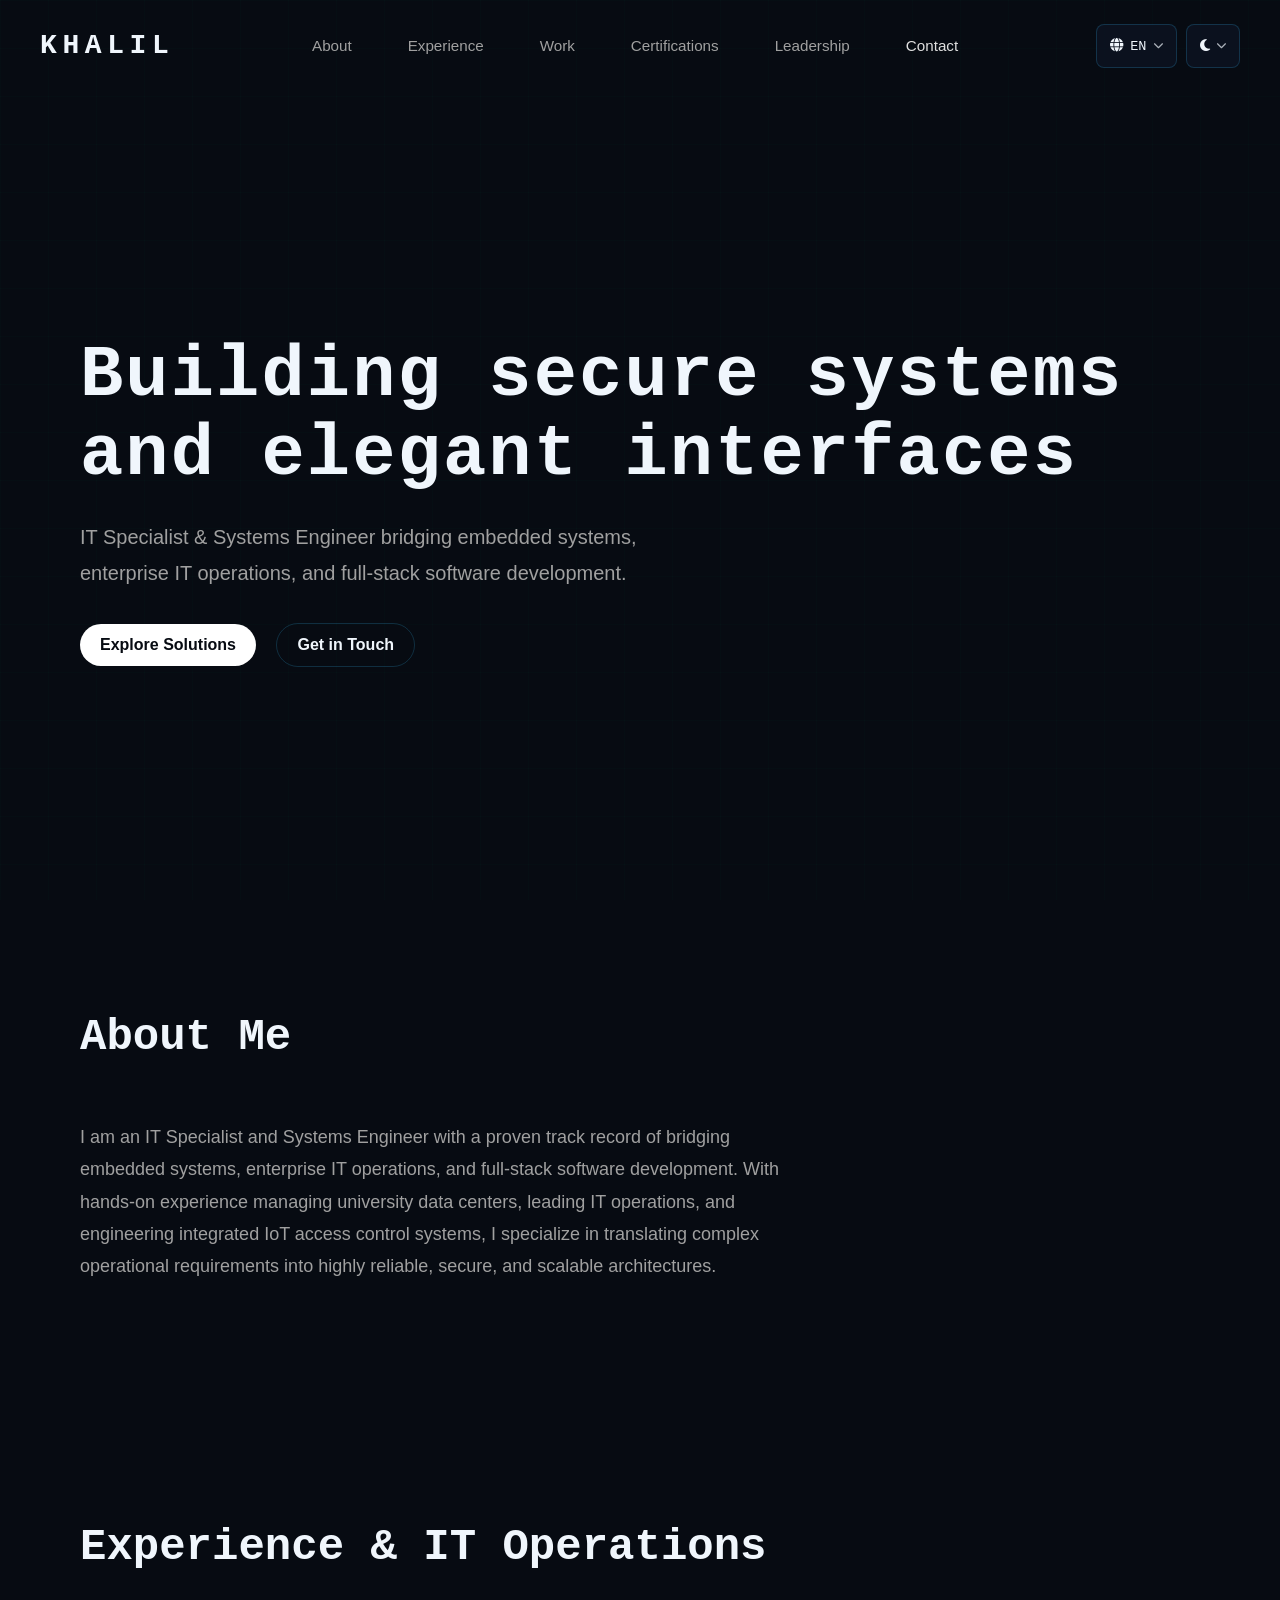
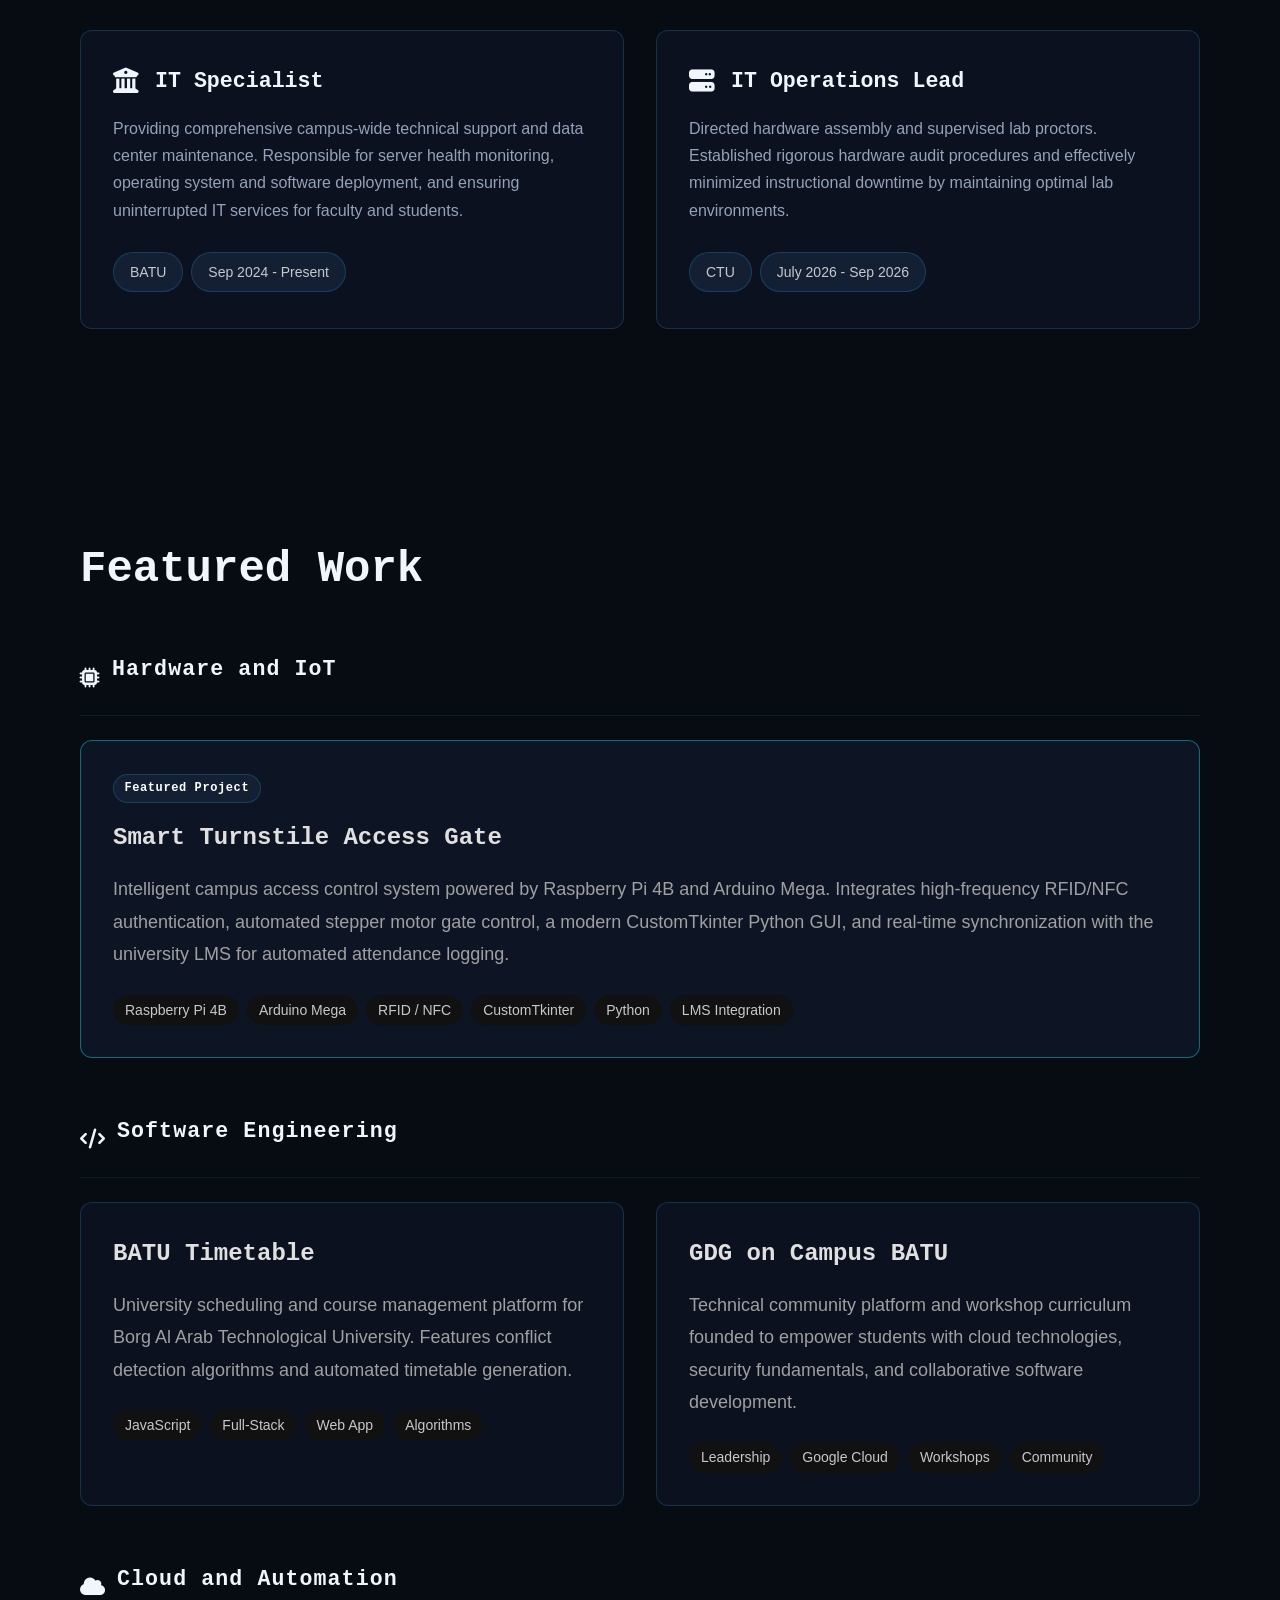
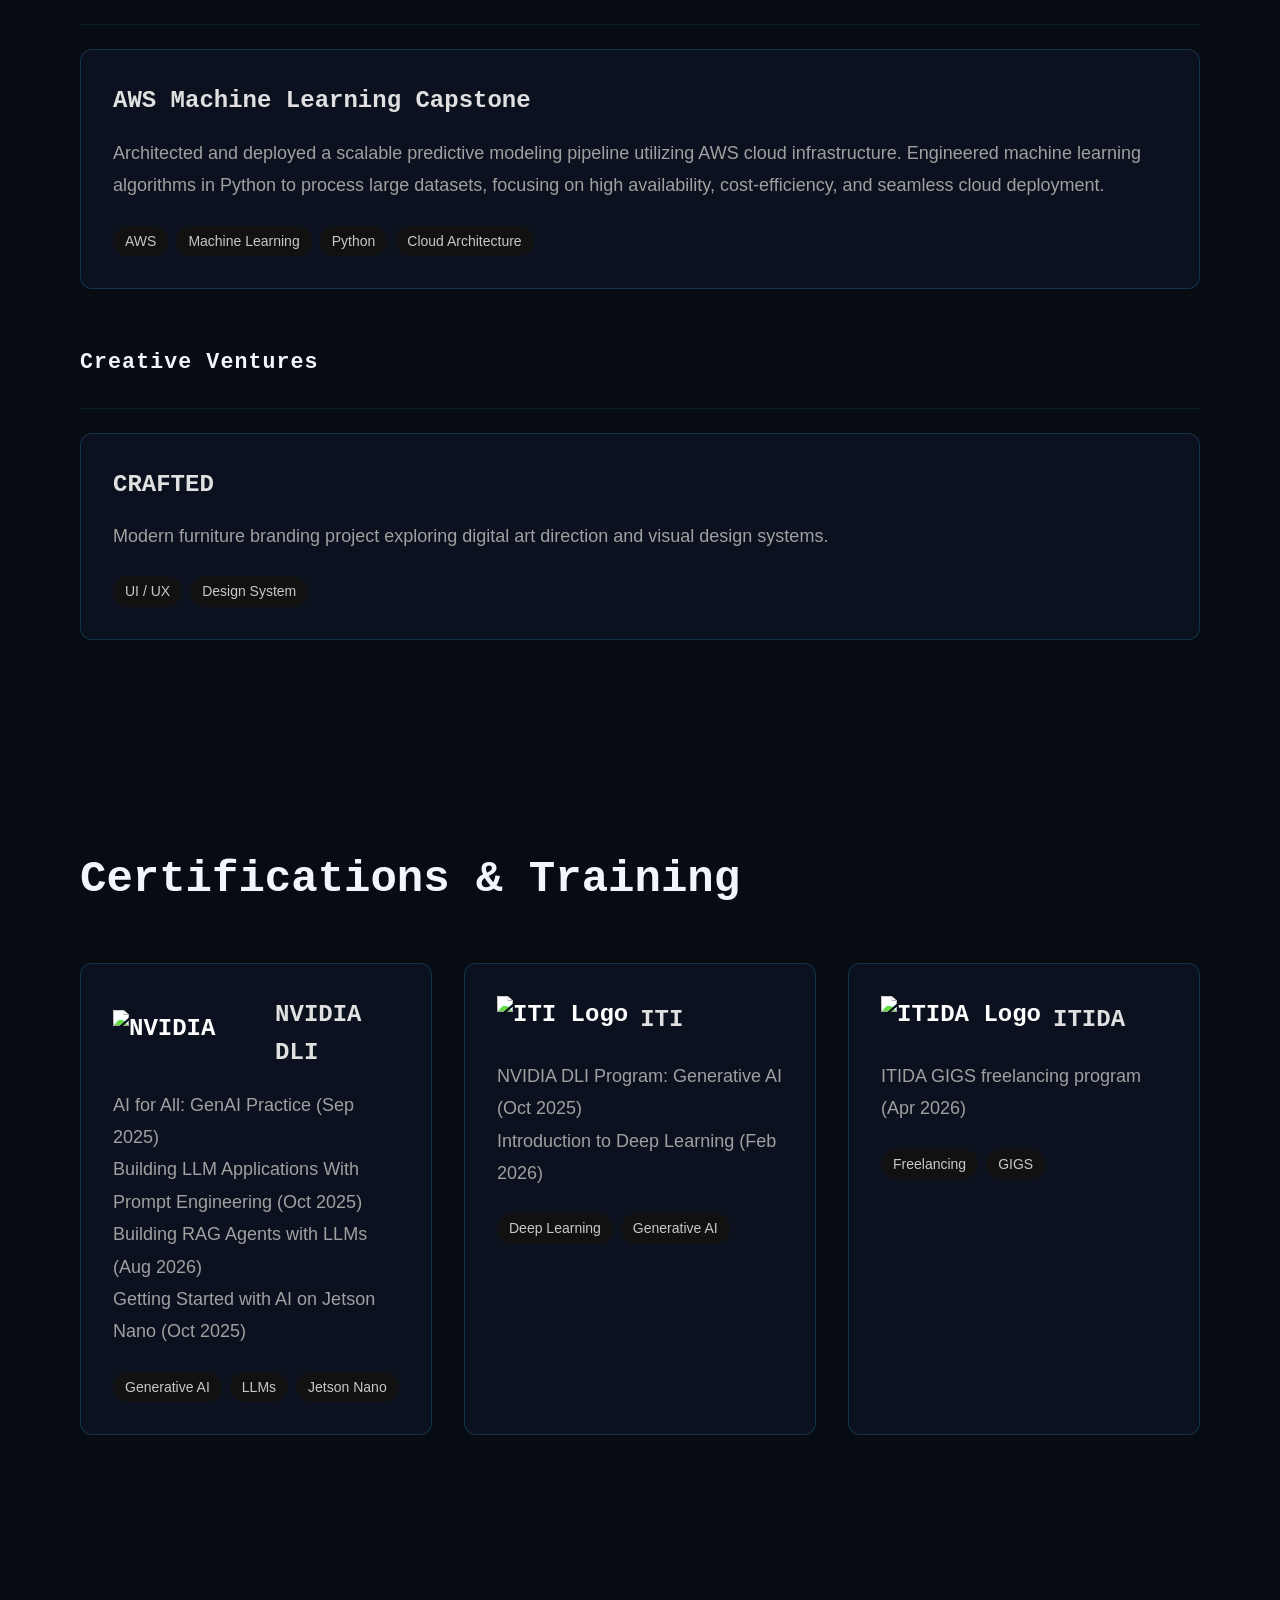
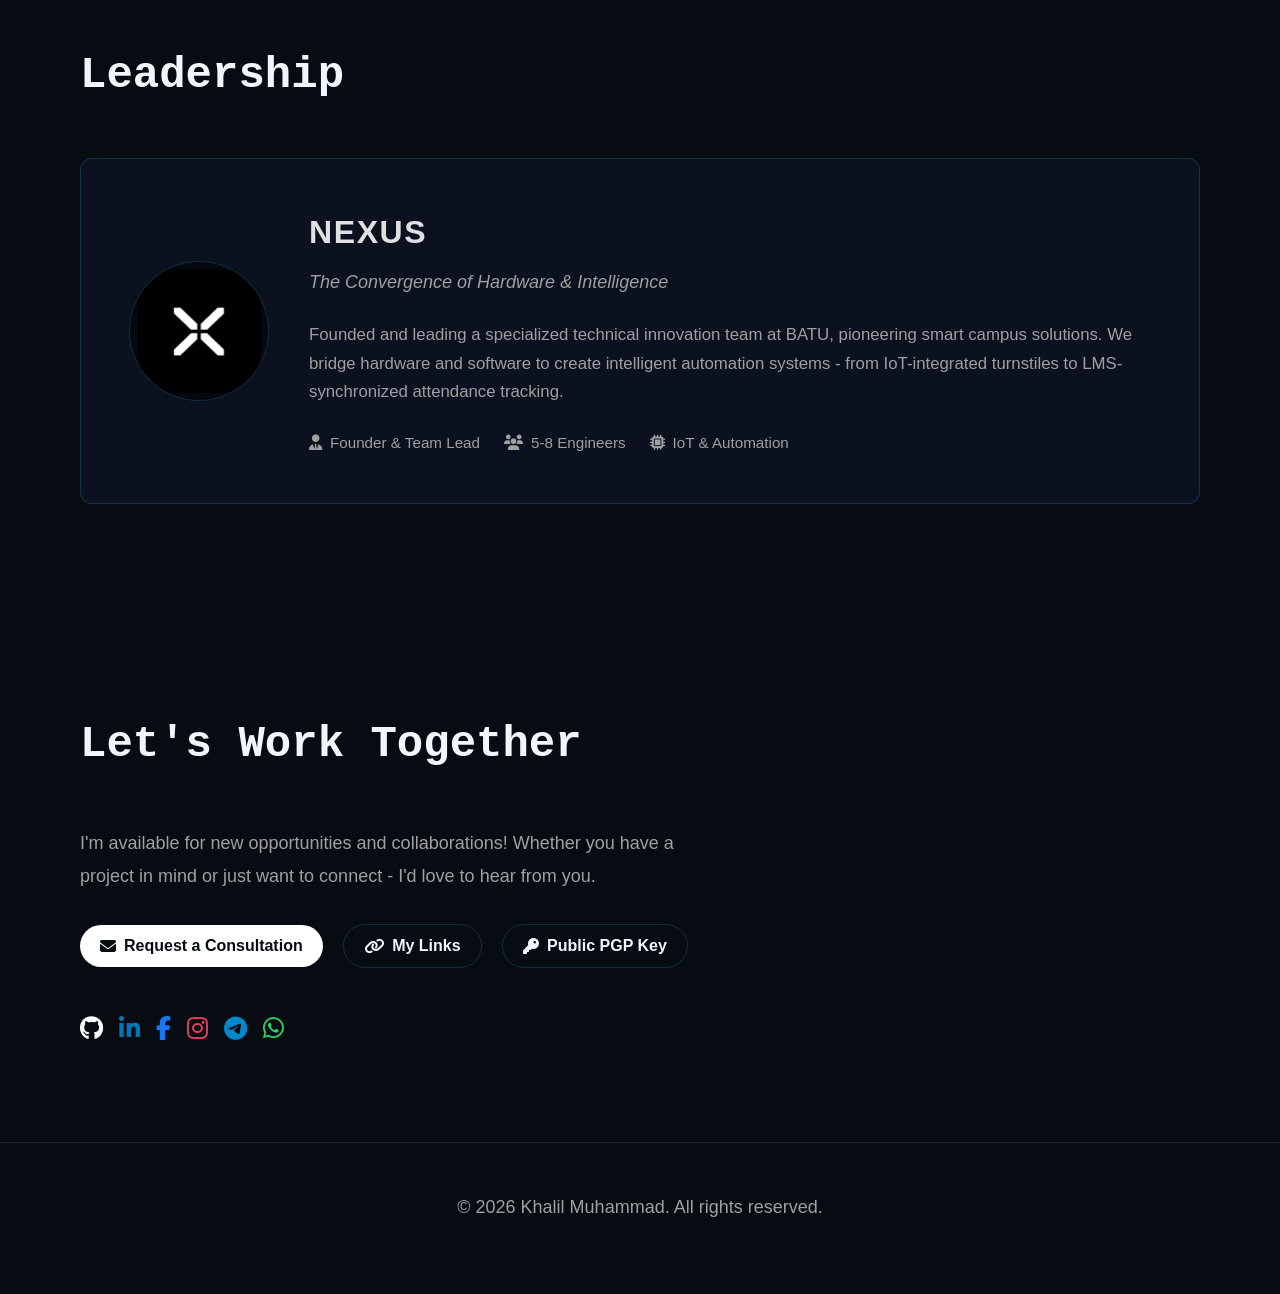
==== commit 55339aeb: "feat: add personal portfolio website structure, styling, and assets" ====
--- a/index.html
+++ b/index.html
@@ -32,8 +32,8 @@
   <link rel="preconnect" href="https://fonts.gstatic.com" crossorigin>
   <link rel="preconnect" href="https://cdnjs.cloudflare.com">
   
-  <!-- Google Fonts: Inter & JetBrains Mono -->
-  <link href="https://fonts.googleapis.com/css2?family=Inter:wght@300;400;500;600;700&family=JetBrains+Mono:wght@400;500;600;700&display=swap" rel="stylesheet">
+  <!-- Google Fonts: Inter, JetBrains Mono, Cairo & IBM Plex Sans Arabic -->
+  <link href="https://fonts.googleapis.com/css2?family=Cairo:wght@400;600;700&family=IBM+Plex+Sans+Arabic:wght@400;500;600&family=Inter:wght@300;400;500;600;700&family=JetBrains+Mono:wght@400;500;600;700&display=swap" rel="stylesheet">
   
   <!-- FontAwesome: Non-blocking load with print/onload trick -->
   <link rel="stylesheet" href="https://cdnjs.cloudflare.com/ajax/libs/font-awesome/6.5.1/css/all.min.css" media="print" onload="this.media='all'">
@@ -75,10 +75,11 @@
     <div class="navbar-content">
       <a href="index.html" class="logo" aria-label="Khalil - Home">khalil</a>
       <ul class="nav-links">
+        <li><a href="#about" data-i18n="nav_about">About</a></li>
+        <li><a href="#experience" data-i18n="nav_experience">Experience</a></li>
         <li><a href="#work" data-i18n="nav_work">Work</a></li>
-        <li><a href="#cybersecurity" data-i18n="nav_cybersecurity">Security</a></li>
+        <li><a href="#certifications" data-i18n="nav_certifications">Certifications</a></li>
         <li><a href="#leadership" data-i18n="nav_leadership">Leadership</a></li>
-        <li><a href="#about" data-i18n="nav_about">About</a></li>
         <li><a href="#contact" data-i18n="nav_contact">Contact</a></li>
       </ul>
       <div class="nav-controls">
@@ -133,10 +134,11 @@
   <!-- Mobile Menu -->
   <div class="mobile-menu" id="mobileMenu">
     <ul class="mobile-nav-links">
+      <li><a href="#about" class="mobile-nav-link" data-i18n="nav_about">About</a></li>
+      <li><a href="#experience" class="mobile-nav-link" data-i18n="nav_experience">Experience</a></li>
       <li><a href="#work" class="mobile-nav-link" data-i18n="nav_work">Work</a></li>
-      <li><a href="#cybersecurity" class="mobile-nav-link" data-i18n="nav_cybersecurity">Security</a></li>
+      <li><a href="#certifications" class="mobile-nav-link" data-i18n="nav_certifications">Certifications</a></li>
       <li><a href="#leadership" class="mobile-nav-link" data-i18n="nav_leadership">Leadership</a></li>
-      <li><a href="#about" class="mobile-nav-link" data-i18n="nav_about">About</a></li>
       <li><a href="#contact" class="mobile-nav-link" data-i18n="nav_contact">Contact</a></li>
     </ul>
 
@@ -190,11 +192,53 @@
     <header class="hero">
       <div>
         <h1 data-i18n="hero_title">Building secure systems<br>and elegant interfaces</h1>
-        <p data-i18n="hero_subtitle">Information Technology Undergraduate & Cybersecurity Specialist focused on system hardening, malware analysis, and full-stack development. Based in Alexandria, Egypt.</p>
-        <a href="#work" class="btn" data-i18n="btn_view_work">View Work</a>
+        <p data-i18n="hero_subtitle">IT Specialist &amp; Systems Engineer bridging embedded systems, enterprise IT operations, and full-stack software development.</p>
+        <a href="#work" class="btn" data-i18n="btn_view_work">Explore Solutions</a>
         <a href="#contact" class="btn btn-secondary" data-i18n="btn_get_in_touch">Get in Touch</a>
       </div>
     </header>
+
+    <!-- About Section -->
+    <section id="about" aria-labelledby="about-heading">
+      <h2 id="about-heading" data-i18n="about_title">About Me</h2>
+      <p class="about-text" data-i18n="about_p1">
+        I am an IT Specialist and Systems Engineer with a proven track record of bridging embedded systems, enterprise IT operations, and full-stack software development. With hands-on experience managing university data centers, leading IT operations, and engineering integrated IoT access control systems, I specialize in translating complex operational requirements into highly reliable, secure, and scalable architectures.
+      </p>
+    </section>
+
+    <!-- Experience & IT Operations Section -->
+    <section id="experience" aria-labelledby="experience-heading">
+      <h2 id="experience-heading" data-i18n="experience_title">Experience & IT Operations</h2>
+      <div class="cyber-grid">
+        <div class="cyber-card">
+          <div class="cyber-card-header">
+            <i class="fas fa-university cyber-icon" aria-hidden="true"></i>
+            <h3 data-i18n="exp_batu_role">IT Specialist</h3>
+          </div>
+          <p data-i18n="exp_batu_desc">
+            Providing comprehensive campus-wide technical support and data center maintenance. Responsible for server health monitoring, operating system and software deployment, and ensuring uninterrupted IT services for faculty and students.
+          </p>
+          <div class="tags">
+            <span class="tech-tag">BATU</span>
+            <span class="tech-tag">Sep 2024 - Present</span>
+          </div>
+        </div>
+
+        <div class="cyber-card">
+          <div class="cyber-card-header">
+            <i class="fas fa-server cyber-icon" aria-hidden="true"></i>
+            <h3 data-i18n="exp_ctu_role">IT Operations Lead</h3>
+          </div>
+          <p data-i18n="exp_ctu_desc">
+            Directed hardware assembly and supervised lab proctors. Established rigorous hardware audit procedures and effectively minimized instructional downtime by maintaining optimal lab environments.
+          </p>
+          <div class="tags">
+            <span class="tech-tag">CTU</span>
+            <span class="tech-tag">July 2026 - Sep 2026</span>
+          </div>
+        </div>
+      </div>
+    </section>
 
     <!-- Projects Section with 3 Distinct Categories -->
     <section id="work" aria-labelledby="work-heading">
@@ -208,7 +252,7 @@
             <h3 class="category-title" data-i18n="cat_hardware_title">Hardware and IoT</h3>
           </div>
           <div class="projects-grid">
-            <div class="project-card featured-project">
+            <a href="pages/nexus.html" class="project-card featured-project">
               <div class="card-badge" data-i18n="badge_featured">Featured Project</div>
               <h4 data-i18n="turnstile_title">Smart Turnstile Access Gate</h4>
               <p data-i18n="turnstile_desc">
@@ -222,7 +266,7 @@
                 <span class="tag">Python</span>
                 <span class="tag">LMS Integration</span>
               </div>
-            </div>
+            </a>
           </div>
         </div>
 
@@ -249,7 +293,7 @@
             <a href="pages/gdg-campus.html" class="project-card">
               <h4 data-i18n="gdg_title">GDG on Campus BATU</h4>
               <p data-i18n="gdg_desc">
-                Technical community platform and workshop curriculum founded to empower students with cloud technologies, security fundamentals, and collaborative software development.
+                Technical community platform and workshop curriculum founded to equip students with cloud technologies, security fundamentals, and collaborative software development.
               </p>
               <div class="tags">
                 <span class="tag">Leadership</span>
@@ -261,23 +305,42 @@
           </div>
         </div>
 
-        <!-- Category 3: Brand and Design -->
+        <!-- Category 3: Cloud and Automation -->
         <div class="project-category">
           <div class="category-header">
-            <i class="fas fa-palette category-icon" aria-hidden="true"></i>
-            <h3 class="category-title" data-i18n="cat_design_title">Brand and Design</h3>
+            <i class="fas fa-cloud category-icon" aria-hidden="true"></i>
+            <h3 class="category-title" data-i18n="cat_cloud_title">Cloud and Automation</h3>
+          </div>
+          <div class="projects-grid">
+            <a href="#" class="project-card">
+              <h4 data-i18n="aws_ml_title">AWS Machine Learning Capstone</h4>
+              <p data-i18n="aws_ml_desc">
+                Architected and deployed a scalable predictive modeling pipeline utilizing AWS cloud infrastructure. Engineered machine learning algorithms in Python to process large datasets, focusing on high availability, cost-efficiency, and seamless cloud deployment.
+              </p>
+              <div class="tags">
+                <span class="tag">AWS</span>
+                <span class="tag">Machine Learning</span>
+                <span class="tag">Python</span>
+                <span class="tag">Cloud Architecture</span>
+              </div>
+            </a>
+          </div>
+        </div>
+
+        <!-- Category 4: Creative Ventures -->
+        <div class="project-category creative-ventures">
+          <div class="category-header">
+            <h3 class="category-title" data-i18n="cat_creative_title">Creative Ventures</h3>
           </div>
           <div class="projects-grid">
             <a href="pages/crafted.html" class="project-card">
               <h4 data-i18n="crafted_title">CRAFTED</h4>
               <p data-i18n="crafted_desc">
-                Modern furniture branding project showcasing digital art direction, visual design systems, and responsive user experience layouts.
+                Modern furniture branding project exploring digital art direction and visual design systems.
               </p>
               <div class="tags">
+                <span class="tag">UI / UX</span>
                 <span class="tag">Design System</span>
-                <span class="tag">Branding</span>
-                <span class="tag">UI / UX</span>
-                <span class="tag">Visual Identity</span>
               </div>
             </a>
           </div>
@@ -286,64 +349,53 @@
       </div>
     </section>
 
-    <!-- Cybersecurity and Infrastructure Section -->
-    <section id="cybersecurity" aria-labelledby="cybersecurity-heading">
-      <h2 id="cybersecurity-heading" data-i18n="cybersecurity_title">Cybersecurity & Infrastructure</h2>
-      <p class="section-lead" data-i18n="cybersecurity_lead">
-        Specialized in defensive systems engineering, OS-level hardening, and privacy-centric architecture design.
-      </p>
-
-      <div class="cyber-grid">
-        <div class="cyber-card">
-          <div class="cyber-card-header">
-            <i class="fas fa-shield-alt cyber-icon" aria-hidden="true"></i>
-            <h3 data-i18n="cyber_card1_title">OS Hardening & System Optimization</h3>
-          </div>
-          <p data-i18n="cyber_card1_desc">
-            Deep hands-on experience configuring hardened Unix and Windows environments. Proficient in Kali Linux for penetration auditing, Ubuntu Server administration, and high-performance WSL development workflows. Specialized in Windows registry optimization, attack surface minimization, and telemetry neutralization.
+    <!-- Certifications Section -->
+    <section id="certifications" aria-labelledby="certifications-heading">
+      <h2 id="certifications-heading" data-i18n="certifications_title">Certifications & Training</h2>
+      
+      <div class="projects-grid">
+        <a href="#" class="project-card">
+          <h4>
+            <img src="assets/images/nvidia-logo.png" alt="NVIDIA Logo" class="cert-logo"> 
+            <span data-i18n="cert_nvidia_title">NVIDIA DLI</span>
+          </h4>
+          <p data-i18n="cert_nvidia_desc">
+            AI for All: GenAI Practice (Sep 2025)<br>Building LLM Applications With Prompt Engineering (Oct 2025)<br>Building RAG Agents with LLMs (Aug 2026)<br>Getting Started with AI on Jetson Nano (Oct 2025)
           </p>
           <div class="tags">
-            <span class="tech-tag">Kali Linux</span>
-            <span class="tech-tag">Ubuntu Server</span>
-            <span class="tech-tag">WSL 2</span>
-            <span class="tech-tag">Registry Hardening</span>
-            <span class="tech-tag">Kernel Tuning</span>
-          </div>
-        </div>
-
-        <div class="cyber-card">
-          <div class="cyber-card-header">
-            <i class="fas fa-terminal cyber-icon" aria-hidden="true"></i>
-            <h3 data-i18n="cyber_card2_title">Threat Analysis & Defensive Tooling</h3>
-          </div>
-          <p data-i18n="cyber_card2_desc">
-            Network traffic inspection, vulnerability discovery, and static malware triage. Building custom Python and C++ automation utilities for packet parsing, integrity verification, and incident response mitigation.
+            <span class="tag">Generative AI</span>
+            <span class="tag">LLMs</span>
+            <span class="tag">Jetson Nano</span>
+          </div>
+        </a>
+
+        <a href="#" class="project-card">
+          <h4>
+            <img src="assets/images/iti-logo.png" alt="ITI Logo" class="cert-logo"> 
+            <span data-i18n="cert_iti_title">ITI</span>
+          </h4>
+          <p data-i18n="cert_iti_desc">
+            NVIDIA DLI Program: Generative AI (Oct 2025)<br>Introduction to Deep Learning (Feb 2026)
           </p>
           <div class="tags">
-            <span class="tech-tag">Wireshark</span>
-            <span class="tech-tag">Nmap</span>
-            <span class="tech-tag">Ghidra</span>
-            <span class="tech-tag">Python Automation</span>
-            <span class="tech-tag">Network Auditing</span>
-          </div>
-        </div>
-
-        <div class="cyber-card">
-          <div class="cyber-card-header">
-            <i class="fas fa-key cyber-icon" aria-hidden="true"></i>
-            <h3 data-i18n="cyber_card3_title">Privacy Architecture & Cryptography</h3>
-          </div>
-          <p data-i18n="cyber_card3_desc">
-            Designing zero-trust workflows, public-key infrastructure (PGP/GPG), encrypted local communication protocols for IoT devices, and virtualized isolation sandboxes for safe execution and research.
+            <span class="tag">Deep Learning</span>
+            <span class="tag">Generative AI</span>
+          </div>
+        </a>
+
+        <a href="#" class="project-card">
+          <h4>
+            <img src="assets/images/itida-logo.png" alt="ITIDA Logo" class="cert-logo"> 
+            <span data-i18n="cert_itida_title">ITIDA</span>
+          </h4>
+          <p data-i18n="cert_itida_desc">
+            ITIDA GIGS freelancing program (Apr 2026)
           </p>
           <div class="tags">
-            <span class="tech-tag">PGP / GPG</span>
-            <span class="tech-tag">Zero Trust</span>
-            <span class="tech-tag">Encrypted Auth</span>
-            <span class="tech-tag">Sandbox Isolation</span>
-            <span class="tech-tag">RFID Cryptography</span>
-          </div>
-        </div>
+            <span class="tag">Freelancing</span>
+            <span class="tag">GIGS</span>
+          </div>
+        </a>
       </div>
     </section>
 
@@ -379,17 +431,6 @@
       </a>
     </section>
 
-    <!-- About Section -->
-    <section id="about" aria-labelledby="about-heading">
-      <h2 id="about-heading" data-i18n="about_title">About Me</h2>
-      <p class="about-text" data-i18n="about_p1">
-        I'm an Information Technology Undergraduate specializing in Cybersecurity, with a passion for building secure, user-friendly digital experiences. I develop backend systems and automation tools using Python and C++, build full-stack web applications with Laravel, and deploy IoT solutions powered by Raspberry Pi and ESP32 microcontrollers on Linux-based environments. My expertise spans system hardening, malware analysis, and embedded systems integration.
-      </p>
-      <p class="about-text" data-i18n="about_p2">
-        When I'm not securing systems or writing code, you'll find me exploring generative AI, contributing to open-source projects, or building tech communities through my work with Google Developer Groups.
-      </p>
-    </section>
-
     <!-- Contact Section -->
     <section id="contact" aria-labelledby="contact-heading">
       <h2 id="contact-heading" data-i18n="contact_title">Let's Work Together</h2>
@@ -397,7 +438,7 @@
         I'm available for new opportunities and collaborations! Whether you have a project in mind or just want to connect - I'd love to hear from you.
       </p>
       
-      <a href="mailto:khalil.muhammad.personal@gmail.com" class="btn"><i class="fas fa-envelope" aria-hidden="true"></i> <span data-i18n="btn_send_email">Send an Email</span></a>
+      <a href="mailto:khalil.business.50@gmail.com" class="btn"><i class="fas fa-envelope" aria-hidden="true"></i> <span data-i18n="btn_send_email">Request a Consultation</span></a>
       <a href="pages/links.html" class="btn btn-secondary"><i class="fas fa-link" aria-hidden="true"></i> <span data-i18n="btn_my_links">My Links</span></a>
       <a href="pgp.txt" target="_blank" rel="noopener noreferrer" class="btn btn-secondary"><i class="fas fa-key" aria-hidden="true"></i> <span data-i18n="btn_pgp_key">Public PGP Key</span></a>
       
@@ -419,7 +460,7 @@
   </footer>
 
   <!-- JavaScript -->
-  <script src="js/script.js"></script>
+  <script src="js/script.js?v=2.0"></script>
 
 </body>
 </html>
--- a/assets/css/main.css
+++ b/assets/css/main.css
@@ -46,6 +46,16 @@
 
   --font-body: 'Inter', -apple-system, BlinkMacSystemFont, 'Segoe UI', Roboto, sans-serif;
   --font-mono: 'JetBrains Mono', monospace;
+  
+  /* New Arabic typography variables */
+  --font-ar-heading: 'Cairo', sans-serif;
+  --font-ar-body: 'IBM Plex Sans Arabic', sans-serif;
+}
+
+/* Automatically swap fonts when the document language is Arabic */
+[lang="ar"] {
+  --font-heading: var(--font-ar-heading);
+  --font-body: var(--font-ar-body);
 }
 
 /* ============================================
@@ -85,40 +95,21 @@
   line-height: 1.1;
   margin-bottom: 1rem;
   letter-spacing: 0.03em;
-  /* Liquid chrome metallic effect */
-  background: linear-gradient(135deg, #f0f6fc 0%, #38bdf8 50%, #00f2fe 100%);
-  -webkit-background-clip: text;
-  -webkit-text-fill-color: transparent;
-  background-clip: text;
-  background-size: 200% 200%;
-  animation: chrome-flow 4s ease-in-out infinite;
-  position: relative;
-  text-shadow: 0 0 40px rgba(0, 242, 254, 0.2);
-}
-
-@keyframes chrome-flow {
-  0%, 100% { background-position: 0% 50%; }
-  50% { background-position: 100% 50%; }
+  color: var(--text-heading);
 }
 
 h2 {
   font-family: var(--font-mono);
   font-size: clamp(1.75rem, 3.5vw + 0.5rem, 2.75rem);
   margin-bottom: 3rem;
-  background: linear-gradient(to right, #f0f6fc, #94a3b8, #38bdf8);
-  -webkit-background-clip: text;
-  -webkit-text-fill-color: transparent;
-  background-clip: text;
+  color: var(--text-heading);
 }
 
 h3 {
   font-family: var(--font-mono);
   font-size: clamp(1.25rem, 2vw + 0.25rem, 1.75rem);
   margin-bottom: 1rem;
-  background: linear-gradient(135deg, #f0f6fc, #cbd5e1);
-  -webkit-background-clip: text;
-  -webkit-text-fill-color: transparent;
-  background-clip: text;
+  color: var(--text-heading);
 }
 
 h4 {
@@ -152,15 +143,13 @@
   transition: background 0.3s ease, border-color 0.3s ease, box-shadow 0.3s ease, padding 0.3s ease;
 }
 
-/* Scrolled Navbar with Hardware-Accelerated Liquid Glass */
+/* Scrolled Navbar */
 .navbar.scrolled {
   background: var(--bg-nav);
   -webkit-backdrop-filter: blur(16px) saturate(180%);
   backdrop-filter: blur(16px) saturate(180%);
   border-bottom: 1px solid var(--border-subtle);
-  box-shadow: 
-    0 8px 32px rgba(0, 0, 0, 0.4),
-    inset 0 1px 0 rgba(255, 255, 255, 0.05);
+  box-shadow: 0 1px 2px rgba(0, 0, 0, 0.06);
   padding: 1rem 2rem;
 }
 
@@ -270,94 +259,34 @@
     display: inline-flex;
     align-items: center;
     justify-content: center;
-    min-height: 48px;
-    padding: 0.875rem 1.75rem;
-    background: linear-gradient(135deg, rgba(255, 255, 255, 0.95) 0%, rgba(220, 225, 235, 0.85) 100%);
+    min-height: 40px;
+    padding: 0.5rem 1.25rem;
+    background: #ffffff;
     color: #070b12;
     text-decoration: none;
-    border: 1px solid rgba(255, 255, 255, 0.4);
-    border-radius: 12px;
+    border-radius: 50px;
     font-weight: 600;
     margin-right: 1rem;
     margin-bottom: 1rem;
-    will-change: transform;
-    transform: translateZ(0);
-    transition: transform 0.3s cubic-bezier(0.4, 0, 0.2, 1), 
-                background 0.3s ease, 
-                border-color 0.3s ease;
-    box-shadow: 
-      0 8px 24px rgba(0, 0, 0, 0.25),
-      inset 0 1px 1px rgba(255, 255, 255, 0.9);
-    position: relative;
-    overflow: hidden;
+    transition: background 150ms ease-out, border-color 150ms ease-out, transform 150ms ease-out;
 }
 
 .btn-secondary {
-    background: linear-gradient(135deg, rgba(19, 31, 51, 0.7) 0%, rgba(10, 16, 26, 0.6) 100%);
+    background: transparent;
     border: 1px solid var(--border-default);
     color: var(--text-heading);
-    box-shadow: 
-      0 8px 24px rgba(0, 0, 0, 0.25),
-      inset 0 1px 1px rgba(255, 255, 255, 0.1);
-}
-
-.btn::before {
-    content: '';
-    position: absolute;
-    top: -50%;
-    left: -50%;
-    width: 200%;
-    height: 200%;
-    background: linear-gradient(45deg, transparent, rgba(255, 255, 255, 0.3), transparent);
-    transform: rotate(45deg);
-    animation: liquid-shine 3s infinite;
-}
-
-@keyframes liquid-shine {
-  0% { transform: translateX(-100%) translateY(-100%) rotate(45deg); }
-  100% { transform: translateX(100%) translateY(100%) rotate(45deg); }
-}
-
-/* Hover shadow on ::after pseudo-element (GPU-friendly opacity transition) */
-.btn::after {
-    content: '';
-    position: absolute;
-    inset: 0;
-    border-radius: inherit;
-    box-shadow:
-      0 16px 48px rgba(255, 255, 255, 0.3),
-      0 0 40px rgba(255, 255, 255, 0.2),
-      inset 0 2px 0 rgba(255, 255, 255, 1),
-      inset 0 -2px 0 rgba(0, 0, 0, 0.15);
-    opacity: 0;
-    transition: opacity 0.3s ease;
-    pointer-events: none;
-    z-index: -1;
 }
 
 @media (hover: hover) and (pointer: fine) {
   .btn:hover {
-      background: linear-gradient(135deg, rgba(255, 255, 255, 1), rgba(235, 235, 235, 1));
-      transform: translateY(-4px) scale(1.02);
-  }
-
-  .btn:hover::after {
-      opacity: 1;
+      background: #e2e8f0;
+      border-color: #e2e8f0;
+      transform: translateY(-4px);
   }
 
   .btn-secondary:hover {
-      background: linear-gradient(135deg, rgba(28, 45, 74, 0.85), rgba(15, 24, 40, 0.75));
-      border-color: var(--accent-cyan);
-      color: #ffffff;
-      transform: translateY(-4px) scale(1.02);
-  }
-
-  .btn-secondary:hover::after {
-      box-shadow:
-        0 16px 48px rgba(0, 242, 254, 0.2),
-        0 0 30px rgba(0, 242, 254, 0.15),
-        inset 0 1px 1px rgba(255, 255, 255, 0.2);
-      opacity: 1;
+      background: var(--bg-tag);
+      border-color: var(--border-strong);
   }
 }
 
@@ -409,33 +338,31 @@
   gap: clamp(1.25rem, 2.5vw, 2.5rem);
 }
 
-/* Project card as anchor element with Faux Liquid Glass */
+/* Project card as anchor element */
+.project-card, .cyber-card {
+  transition: background-color 0.4s ease, border-color 0.4s ease, color 0.4s ease, transform 150ms ease-out;
+}
+
+header, section, .btn {
+  transition: background-color 0.4s ease, border-color 0.4s ease, color 0.4s ease, transform 150ms ease-out;
+}
+
 .project-card {
-  background: linear-gradient(135deg, rgba(19, 31, 51, 0.65) 0%, rgba(10, 16, 26, 0.55) 100%);
+  background: var(--bg-card);
   border: 1px solid var(--border-default);
-  border-radius: 16px;
+  border-radius: 12px;
   padding: 2rem;
-  will-change: transform;
-  transform: translateZ(0);
-  transition: transform 0.4s cubic-bezier(0.4, 0, 0.2, 1), 
-              background 0.4s ease, 
-              border-color 0.4s ease;
+  transition: background 150ms ease-out, border-color 150ms ease-out, transform 150ms ease-out;
   cursor: pointer;
   text-decoration: none;
   display: block;
   position: relative;
   overflow: hidden;
-  box-shadow: 
-    0 8px 32px rgba(0, 0, 0, 0.3),
-    inset 0 1px 1px rgba(255, 255, 255, 0.1);
 }
 
 .project-card.featured-project {
   border-color: var(--border-strong);
-  background: linear-gradient(135deg, rgba(24, 38, 64, 0.75) 0%, rgba(13, 21, 36, 0.65) 100%);
-  box-shadow: 
-    0 8px 32px rgba(0, 0, 0, 0.35),
-    inset 0 1px 1px rgba(255, 255, 255, 0.15);
+  background: var(--bg-elevated);
 }
 
 .card-badge {
@@ -443,43 +370,20 @@
   font-family: 'Share Tech Mono', monospace;
   font-size: 0.75rem;
   font-weight: 600;
-  text-transform: uppercase;
-  letter-spacing: 0.1em;
+  letter-spacing: 0.05em;
   padding: 0.25rem 0.65rem;
-  background: rgba(255, 255, 255, 0.1);
-  border: 1px solid rgba(255, 255, 255, 0.2);
-  border-radius: 20px;
+  background: var(--bg-tag);
+  border: 1px solid var(--border-default);
+  border-radius: 50px;
   color: #ffffff;
   margin-bottom: 1rem;
 }
 
-.project-card::before {
-  content: '';
-  position: absolute;
-  top: -50%;
-  left: -50%;
-  width: 200%;
-  height: 200%;
-  background: radial-gradient(circle, rgba(255, 255, 255, 0.1) 0%, transparent 70%);
-  opacity: 0;
-  transition: opacity 0.5s ease;
-  pointer-events: none;
-}
-
 @media (hover: hover) and (pointer: fine) {
-  .project-card:hover::before {
-    opacity: 1;
-    animation: liquid-ripple 2s infinite;
-  }
-
   .project-card:hover {
-    transform: translateY(-8px) scale(1.01);
-    background: linear-gradient(135deg, rgba(28, 45, 74, 0.8) 0%, rgba(15, 24, 40, 0.7) 100%);
+    background: var(--bg-elevated);
     border-color: var(--accent-cyan);
-    box-shadow: 
-      0 20px 60px rgba(0, 242, 254, 0.12),
-      0 0 30px rgba(0, 0, 0, 0.4),
-      inset 0 1px 1px rgba(255, 255, 255, 0.2);
+    transform: translateY(-4px);
   }
 }
 
@@ -488,6 +392,21 @@
   font-size: 1.5rem;
   margin-bottom: 1rem;
   color: #e0e0e0;
+  display: flex;
+  align-items: center;
+  gap: 0.75rem;
+}
+
+/* Certification Logo Classes */
+.cert-logo {
+  height: 48px;
+  width: auto;
+  object-fit: contain;
+}
+
+/* Subtle brightness pop for dark mode */
+[data-theme="dark"] .cert-logo {
+  filter: brightness(1.2) contrast(1.1);
 }
 
 .project-card p {
@@ -521,8 +440,8 @@
 .tag {
     background: #111111;
     color: #c8c8c8;
-    padding: 0.375rem 0.75rem;
-    border-radius: 6px;
+    padding: 0.25rem 0.75rem;
+    border-radius: 50px;
     font-size: 0.875rem;
 }
 
@@ -534,11 +453,11 @@
 }
 
 .tech-tag {
-    background: #0a0a0a;
-    border: 1px solid rgba(255, 255, 255, 0.1);
+    background: var(--bg-tag);
+    border: 1px solid var(--border-default);
     color: #c8c8c8;
     padding: 0.5rem 1rem;
-    border-radius: 6px;
+    border-radius: 50px;
     font-size: 0.875rem;
 }
 
@@ -560,20 +479,13 @@
   margin-top: 2rem;
 }
 
-/* Cyber card with Faux Liquid Glass */
+/* Cyber card */
 .cyber-card {
-  background: linear-gradient(135deg, rgba(19, 31, 51, 0.65) 0%, rgba(10, 16, 26, 0.55) 100%);
+  background: var(--bg-card);
   border: 1px solid var(--border-default);
-  border-radius: 16px;
+  border-radius: 12px;
   padding: 2.25rem 2rem;
-  will-change: transform;
-  transform: translateZ(0);
-  transition: transform 0.4s cubic-bezier(0.4, 0, 0.2, 1), 
-              background 0.4s ease, 
-              border-color 0.4s ease;
-  box-shadow: 
-    0 8px 32px rgba(0, 0, 0, 0.3),
-    inset 0 1px 1px rgba(255, 255, 255, 0.1);
+  transition: background 150ms ease-out, border-color 150ms ease-out;
   display: flex;
   flex-direction: column;
 }
@@ -608,13 +520,8 @@
 
 @media (hover: hover) and (pointer: fine) {
   .cyber-card:hover {
-    transform: translateY(-8px) scale(1.01);
-    background: linear-gradient(135deg, rgba(28, 45, 74, 0.8) 0%, rgba(15, 24, 40, 0.7) 100%);
+    background: var(--bg-elevated);
     border-color: var(--accent-cyan);
-    box-shadow: 
-      0 20px 60px rgba(0, 242, 254, 0.12),
-      0 0 30px rgba(0, 0, 0, 0.4),
-      inset 0 1px 1px rgba(255, 255, 255, 0.2);
   }
 }
 
@@ -622,53 +529,25 @@
    6. LEADERSHIP SECTION
    ============================================ */
 
-/* Leadership feature with Faux Liquid Glass */
+/* Leadership feature */
 .leadership-feature {
-  background: linear-gradient(135deg, rgba(19, 31, 51, 0.7) 0%, rgba(10, 16, 26, 0.6) 100%);
+  background: var(--bg-card);
   border: 1px solid var(--border-default);
-  border-radius: 20px;
+  border-radius: 12px;
   padding: 3rem;
   margin-top: 3rem;
-  will-change: transform;
-  transform: translateZ(0);
-  transition: transform 0.4s cubic-bezier(0.4, 0, 0.2, 1), 
-              background 0.4s ease, 
-              border-color 0.4s ease;
+  transition: background 150ms ease-out, border-color 150ms ease-out, transform 150ms ease-out;
   text-decoration: none;
   display: block;
   position: relative;
   overflow: hidden;
-  box-shadow: 
-    0 12px 48px rgba(0, 0, 0, 0.35),
-    inset 0 1px 1px rgba(255, 255, 255, 0.12);
-}
-
-.leadership-feature::after {
-  content: '';
-  position: absolute;
-  top: 0;
-  left: 0;
-  width: 100%;
-  height: 100%;
-  background: linear-gradient(90deg, transparent, rgba(255, 255, 255, 0.1), transparent);
-  transform: translateX(-100%);
-  transition: transform 0.7s ease;
-  will-change: transform;
 }
 
 @media (hover: hover) and (pointer: fine) {
-  .leadership-feature:hover::after {
-    transform: translateX(100%);
-  }
-
   .leadership-feature:hover {
-    transform: translateY(-8px) scale(1.01);
-    background: linear-gradient(135deg, rgba(28, 45, 74, 0.85) 0%, rgba(15, 24, 40, 0.75) 100%);
+    background: var(--bg-elevated);
     border-color: var(--accent-cyan);
-    box-shadow: 
-      0 24px 72px rgba(0, 242, 254, 0.15),
-      0 0 40px rgba(0, 0, 0, 0.4),
-      inset 0 1px 1px rgba(255, 255, 255, 0.25);
+    transform: translateY(-4px);
   }
 }
 
@@ -685,13 +564,12 @@
     width: 140px;
     height: 140px;
     background: rgba(0, 0, 0, 0.5);
-    border: 1px solid rgba(255, 255, 255, 0.15);
-    border-radius: 20px;
+    border: 1px solid var(--border-default);
+    border-radius: 50%;
     display: flex;
     align-items: center;
     justify-content: center;
     overflow: hidden;
-    box-shadow: 0 10px 30px rgba(0, 0, 0, 0.3);
 }
 
 .leadership-logo img {
@@ -788,28 +666,15 @@
   width: 100%;
   max-width: 600px;
   margin: 0 auto 3rem;
-  background: linear-gradient(135deg, #0a0a0a 0%, #1a1a1a 100%);
-  border: 1px solid rgba(255, 255, 255, 0.15);
-  border-radius: 24px;
+  background: var(--bg-card);
+  border: 1px solid var(--border-default);
+  border-radius: 12px;
   display: flex;
   align-items: center;
   justify-content: center;
-  box-shadow: 0 20px 60px rgba(0, 0, 0, 0.5), 
-              inset 0 1px 0 rgba(255, 255, 255, 0.1);
   position: relative;
   padding: 3rem;
   overflow: hidden;
-}
-
-.project-image::before {
-    content: '';
-    position: absolute;
-    top: 0;
-    left: 0;
-    right: 0;
-    bottom: 0;
-    background: radial-gradient(circle at center, rgba(255, 255, 255, 0.05) 0%, transparent 70%);
-    pointer-events: none;
 }
 
 .project-image img {
@@ -899,7 +764,7 @@
     border: 1px solid rgba(255, 255, 255, 0.1);
     border-left: 4px solid #ffffff;
     padding: 1.5rem;
-    border-radius: 8px;
+    border-radius: 12px;
     margin: 2rem 0;
 }
 
@@ -940,7 +805,6 @@
     height: auto;
     border-radius: 12px;
     margin-bottom: 3rem;
-    box-shadow: 0 20px 60px rgba(0, 0, 0, 0.5);
     object-fit: cover;
 }
 
@@ -958,7 +822,6 @@
     width: 100%;
     height: auto;
     border-radius: 12px;
-    box-shadow: 0 10px 30px rgba(0, 0, 0, 0.3);
     object-fit: cover;
 }
 
@@ -973,7 +836,6 @@
     width: 100%;
     height: auto;
     border-radius: 12px;
-    box-shadow: 0 10px 30px rgba(0, 0, 0, 0.3);
     object-fit: cover;
 }
 
@@ -986,8 +848,7 @@
 .screenshot-grid img {
     width: 100%;
     height: auto;
-    border-radius: 8px;
-    box-shadow: 0 8px 24px rgba(0, 0, 0, 0.3);
+    border-radius: 12px;
     object-fit: cover;
 }
 
@@ -1000,98 +861,40 @@
 }
 
 .social-link {
-    width: 48px;
-    height: 48px;
-    background: #0a0a0a;
-    border: 1px solid rgba(255, 255, 255, 0.1);
-    border-radius: 50%;
-    display: flex;
+    display: inline-flex;
     align-items: center;
     justify-content: center;
-    color: #a0a0a0;
+    color: var(--text-secondary);
+    font-size: 1.5rem;
     text-decoration: none;
-    font-size: 1.25rem;
-    will-change: transform;
-    transform: translateZ(0);
-    transition: color 0.3s ease, 
-                border-color 0.3s ease, 
-                transform 0.3s ease;
-    position: relative;
-}
-
-/* GPU-friendly hover glow via ::after opacity transition */
-.social-link::after {
-    content: '';
-    position: absolute;
-    inset: 0;
-    border-radius: inherit;
-    opacity: 0;
-    transition: opacity 0.3s ease;
-    pointer-events: none;
-    z-index: -1;
+    transition: color 150ms ease-out, border-color 150ms ease-out, transform 150ms ease-out;
 }
 
 .social-link:hover {
     color: #ffffff;
     border-color: rgba(255, 255, 255, 0.3);
-    transform: translateY(-4px);
-}
-
-.social-link:hover::after {
-    opacity: 1;
-}
-
-/* Brand-specific glow shadows on ::after pseudo-element (main page, 7 links) */
-.social-links a.social-link:nth-child(1)::after {
-  /* GitHub - White */
-  box-shadow: 0 8px 24px rgba(255, 255, 255, 0.3), 0 0 20px rgba(255, 255, 255, 0.2);
-}
-
-.social-links a.social-link:nth-child(2)::after {
-  /* LinkedIn - Blue */
-  box-shadow: 0 8px 24px rgba(10, 102, 194, 0.4), 0 0 20px rgba(10, 102, 194, 0.3);
-}
-
-.social-links a.social-link:nth-child(3)::after {
-  /* Facebook - Blue */
-  box-shadow: 0 8px 24px rgba(24, 119, 242, 0.4), 0 0 20px rgba(24, 119, 242, 0.3);
-}
-
-.social-links a.social-link:nth-child(4)::after {
-  /* Instagram - Pink */
-  box-shadow: 0 8px 24px rgba(225, 48, 108, 0.4), 0 0 20px rgba(225, 48, 108, 0.3);
-}
-
-.social-links a.social-link:nth-child(5)::after {
-  /* Telegram - Blue */
-  box-shadow: 0 8px 24px rgba(36, 161, 222, 0.4), 0 0 20px rgba(36, 161, 222, 0.3);
-}
-
-.social-links a.social-link:nth-child(6)::after {
-  /* WhatsApp - Green */
-  box-shadow: 0 8px 24px rgba(37, 211, 102, 0.4), 0 0 20px rgba(37, 211, 102, 0.3);
-}
-
-.social-links a.social-link:nth-child(7)::after {
-  /* Linktree - Cyber Green */
-  box-shadow: 0 8px 24px rgba(0, 255, 65, 0.4), 0 0 20px rgba(0, 255, 65, 0.3);
-}
-
-/* Brand-specific glow shadows for project pages (Facebook, Instagram, Email) */
-.project-links .social-links .social-link:nth-child(1)::after {
-  /* Facebook - Blue */
-  box-shadow: 0 8px 24px rgba(24, 119, 242, 0.4), 0 0 20px rgba(24, 119, 242, 0.3);
-}
-
-.project-links .social-links .social-link:nth-child(2)::after {
-  /* Instagram - Pink */
-  box-shadow: 0 8px 24px rgba(225, 48, 108, 0.4), 0 0 20px rgba(225, 48, 108, 0.3);
-}
-
-.project-links .social-links .social-link:nth-child(3)::after {
-  /* Email - Gray/White */
-  box-shadow: 0 8px 24px rgba(255, 255, 255, 0.3), 0 0 20px rgba(255, 255, 255, 0.2);
-}
+}
+
+.social-link .fa-github { color: #ffffff; }
+.social-link:hover .fa-github { text-shadow: 0 0 10px rgba(255, 255, 255, 0.6); }
+
+.social-link .fa-linkedin-in { color: #0077b5; }
+.social-link:hover .fa-linkedin-in { text-shadow: 0 0 10px rgba(0, 119, 181, 0.7); }
+
+.social-link .fa-facebook-f { color: #1877f2; }
+.social-link:hover .fa-facebook-f { text-shadow: 0 0 10px rgba(24, 119, 242, 0.7); }
+
+.social-link .fa-instagram { color: #e4405f; }
+.social-link:hover .fa-instagram { text-shadow: 0 0 10px rgba(228, 64, 95, 0.7); }
+
+.social-link .fa-telegram { color: #0088cc; }
+.social-link:hover .fa-telegram { text-shadow: 0 0 10px rgba(0, 136, 204, 0.7); }
+
+.social-link .fa-whatsapp { color: #25d366; }
+.social-link:hover .fa-whatsapp { text-shadow: 0 0 10px rgba(37, 211, 102, 0.7); }
+
+.social-link .fa-envelope { color: var(--accent-cyan); }
+.social-link:hover .fa-envelope { text-shadow: 0 0 10px var(--accent-glow); }
 
 /* Inline social links (for project pages) */
 .project-links {
@@ -1103,7 +906,7 @@
 .project-links .social-link {
     width: auto;
     height: auto;
-    border-radius: 8px;
+    border-radius: 50px;
     padding: 0.75rem 1.5rem;
     display: inline-flex;
     align-items: center;
@@ -1738,7 +1541,7 @@
   width: min(300px, 85vw);
   height: calc(100vh - 60px);
   background: rgba(10, 10, 10, 0.98);
-  box-shadow: -4px 0 20px rgba(0, 0, 0, 0.5);
+  box-shadow: -1px 0 2px rgba(0, 0, 0, 0.06);
   z-index: 999;
   transition: right 0.3s ease;
   padding: 1.5rem 0 2rem;
@@ -1953,10 +1756,8 @@
   -webkit-backdrop-filter: blur(16px) saturate(180%);
   backdrop-filter: blur(16px) saturate(180%);
   border: 1px solid var(--border-default);
-  border-radius: 10px;
-  box-shadow: 
-    0 12px 32px rgba(0, 0, 0, 0.45),
-    inset 0 1px 1px rgba(255, 255, 255, 0.1);
+  border-radius: 16px;
+  box-shadow: 0 1px 2px rgba(0, 0, 0, 0.06);
   transform: translateZ(0) translateY(-6px);
   will-change: transform, backdrop-filter;
   opacity: 0;
@@ -2005,6 +1806,7 @@
 
   .back-link:hover {
     color: #e0e0e0;
+    transform: translateY(-4px);
   }
 
   .social-link:hover {
@@ -2015,7 +1817,6 @@
 
   .dropdown-toggle:hover {
     border-color: var(--accent-cyan);
-    box-shadow: 0 0 12px var(--accent-glow);
   }
 
   .dropdown-item:hover,
@@ -2032,6 +1833,7 @@
   color: var(--accent-cyan);
   border-color: var(--border-default);
   font-weight: 600;
+  border-radius: 12px;
 }
 
 /* ============================================
@@ -2058,7 +1860,7 @@
 [dir="rtl"] .mobile-menu {
   right: auto;
   left: -100%;
-  box-shadow: 4px 0 20px rgba(0, 0, 0, 0.5);
+  box-shadow: 1px 0 2px rgba(0, 0, 0, 0.06);
   transition: left 0.3s ease;
 }
 
@@ -2130,31 +1932,21 @@
 }
 
 [data-theme="light"] h1 {
-  background: linear-gradient(135deg, #1a1a2e 0%, #2d2d4e 20%, #1a1a2e 40%, #2d2d4e 60%, #1a1a2e 80%, #2d2d4e 100%);
-  -webkit-background-clip: text;
-  -webkit-text-fill-color: transparent;
-  background-clip: text;
-  text-shadow: none;
+  color: var(--text-heading);
 }
 
 [data-theme="light"] h2 {
-  background: linear-gradient(to right, #1a1a2e, #3d3d5e, #1a1a2e);
-  -webkit-background-clip: text;
-  -webkit-text-fill-color: transparent;
-  background-clip: text;
+  color: var(--text-heading);
 }
 
 [data-theme="light"] h3 {
-  background: linear-gradient(135deg, #1a1a2e, #3d3d5e);
-  -webkit-background-clip: text;
-  -webkit-text-fill-color: transparent;
-  background-clip: text;
+  color: var(--text-heading);
 }
 
 [data-theme="light"] .navbar {
-  background: linear-gradient(180deg, rgba(255, 255, 255, 0.92), rgba(245, 245, 250, 0.88));
+  background: var(--bg-nav);
   border-bottom: 1px solid rgba(0, 0, 0, 0.08);
-  box-shadow: 0 4px 20px rgba(0, 0, 0, 0.06);
+  box-shadow: 0 1px 2px rgba(0, 0, 0, 0.06);
 }
 
 [data-theme="light"] .logo {
@@ -2184,7 +1976,6 @@
 
 [data-theme="light"] .mobile-menu {
   background: rgba(255, 255, 255, 0.98);
-  box-shadow: -4px 0 20px rgba(0, 0, 0, 0.1);
 }
 
 [data-theme="light"] .mobile-nav-link {
@@ -2201,49 +1992,35 @@
 }
 
 [data-theme="light"] .btn {
-  background: linear-gradient(135deg, #1a1a2e, #2d2d4e);
-  color: #ffffff;
-  box-shadow: 0 8px 24px rgba(26, 26, 46, 0.15);
-}
-
-[data-theme="light"] .btn::before {
-  background: linear-gradient(45deg, transparent, rgba(255, 255, 255, 0.15), transparent);
+  background: var(--text-heading);
+  color: var(--bg-primary);
 }
 
 [data-theme="light"] .btn:hover {
-  background: linear-gradient(135deg, #2d2d4e, #3d3d6e);
-  color: #ffffff;
-  box-shadow: 0 12px 36px rgba(26, 26, 46, 0.25);
+  background: var(--text-body);
+  color: var(--bg-primary);
 }
 
 [data-theme="light"] .btn-secondary {
   background: transparent;
   color: #1a1a2e;
-  border: 1.5px solid rgba(26, 26, 46, 0.25);
-  box-shadow: none;
-}
-
-[data-theme="light"] .btn-secondary::before {
-  display: none;
+  border: 1px solid var(--border-default);
 }
 
 [data-theme="light"] .btn-secondary:hover {
   background: rgba(26, 26, 46, 0.06);
   border-color: rgba(26, 26, 46, 0.4);
   color: #1a1a2e;
-  box-shadow: 0 4px 16px rgba(26, 26, 46, 0.1);
 }
 
 [data-theme="light"] .project-card {
-  background: linear-gradient(135deg, rgba(255, 255, 255, 0.75), rgba(245, 245, 250, 0.65));
-  border-color: rgba(0, 0, 0, 0.08);
-  box-shadow: 0 4px 16px rgba(0, 0, 0, 0.05);
+  background: var(--bg-card);
+  border-color: var(--border-default);
 }
 
 [data-theme="light"] .project-card:hover {
-  background: linear-gradient(135deg, rgba(255, 255, 255, 0.95), rgba(245, 245, 250, 0.9));
-  border-color: rgba(0, 0, 0, 0.12);
-  box-shadow: 0 12px 36px rgba(0, 0, 0, 0.08);
+  background: var(--bg-elevated);
+  border-color: var(--border-strong);
 }
 
 [data-theme="light"] .project-card,
@@ -2281,23 +2058,13 @@
 }
 
 [data-theme="light"] .leadership-feature {
-  background: linear-gradient(135deg, rgba(255, 255, 255, 0.8), rgba(245, 245, 250, 0.7));
-  border-color: rgba(0, 0, 0, 0.08);
-  box-shadow: 0 6px 24px rgba(0, 0, 0, 0.05);
-}
-
-[data-theme="light"] .leadership-feature::before {
-  background: radial-gradient(circle at top right, rgba(0, 0, 0, 0.02) 0%, transparent 50%);
-}
-
-[data-theme="light"] .leadership-feature::after {
-  background: linear-gradient(90deg, transparent, rgba(0, 0, 0, 0.04), transparent);
+  background: var(--bg-card);
+  border-color: var(--border-default);
 }
 
 [data-theme="light"] .leadership-feature:hover {
-  background: linear-gradient(135deg, rgba(255, 255, 255, 0.95), rgba(245, 245, 250, 0.9));
-  border-color: rgba(0, 0, 0, 0.15);
-  box-shadow: 0 16px 48px rgba(0, 0, 0, 0.08);
+  background: var(--bg-elevated);
+  border-color: var(--border-strong);
 }
 
 [data-theme="light"] .leadership-feature,
@@ -2371,13 +2138,8 @@
 }
 
 [data-theme="light"] .project-image {
-  background: linear-gradient(135deg, #f0f2f5, #e8eaed);
-  border-color: rgba(0, 0, 0, 0.08);
-  box-shadow: 0 10px 30px rgba(0, 0, 0, 0.05);
-}
-
-[data-theme="light"] .project-image::before {
-  background: radial-gradient(circle at center, rgba(0, 0, 0, 0.02) 0%, transparent 70%);
+  background: var(--bg-elevated);
+  border-color: var(--border-default);
 }
 
 [data-theme="light"] .project-meta {
@@ -2413,7 +2175,6 @@
 [data-theme="light"] .cyber-card {
   background: var(--bg-card);
   border-color: var(--border-default);
-  box-shadow: 0 8px 30px rgba(0, 0, 0, 0.05);
 }
 
 [data-theme="light"] .cyber-icon,
@@ -2436,7 +2197,7 @@
 [data-theme="light"] .dropdown-menu {
   background: var(--bg-elevated);
   border-color: var(--border-default);
-  box-shadow: 0 10px 30px rgba(0, 0, 0, 0.1);
+  box-shadow: 0 1px 2px rgba(0, 0, 0, 0.06);
 }
 
 [data-theme="light"] .dropdown-item.selected {
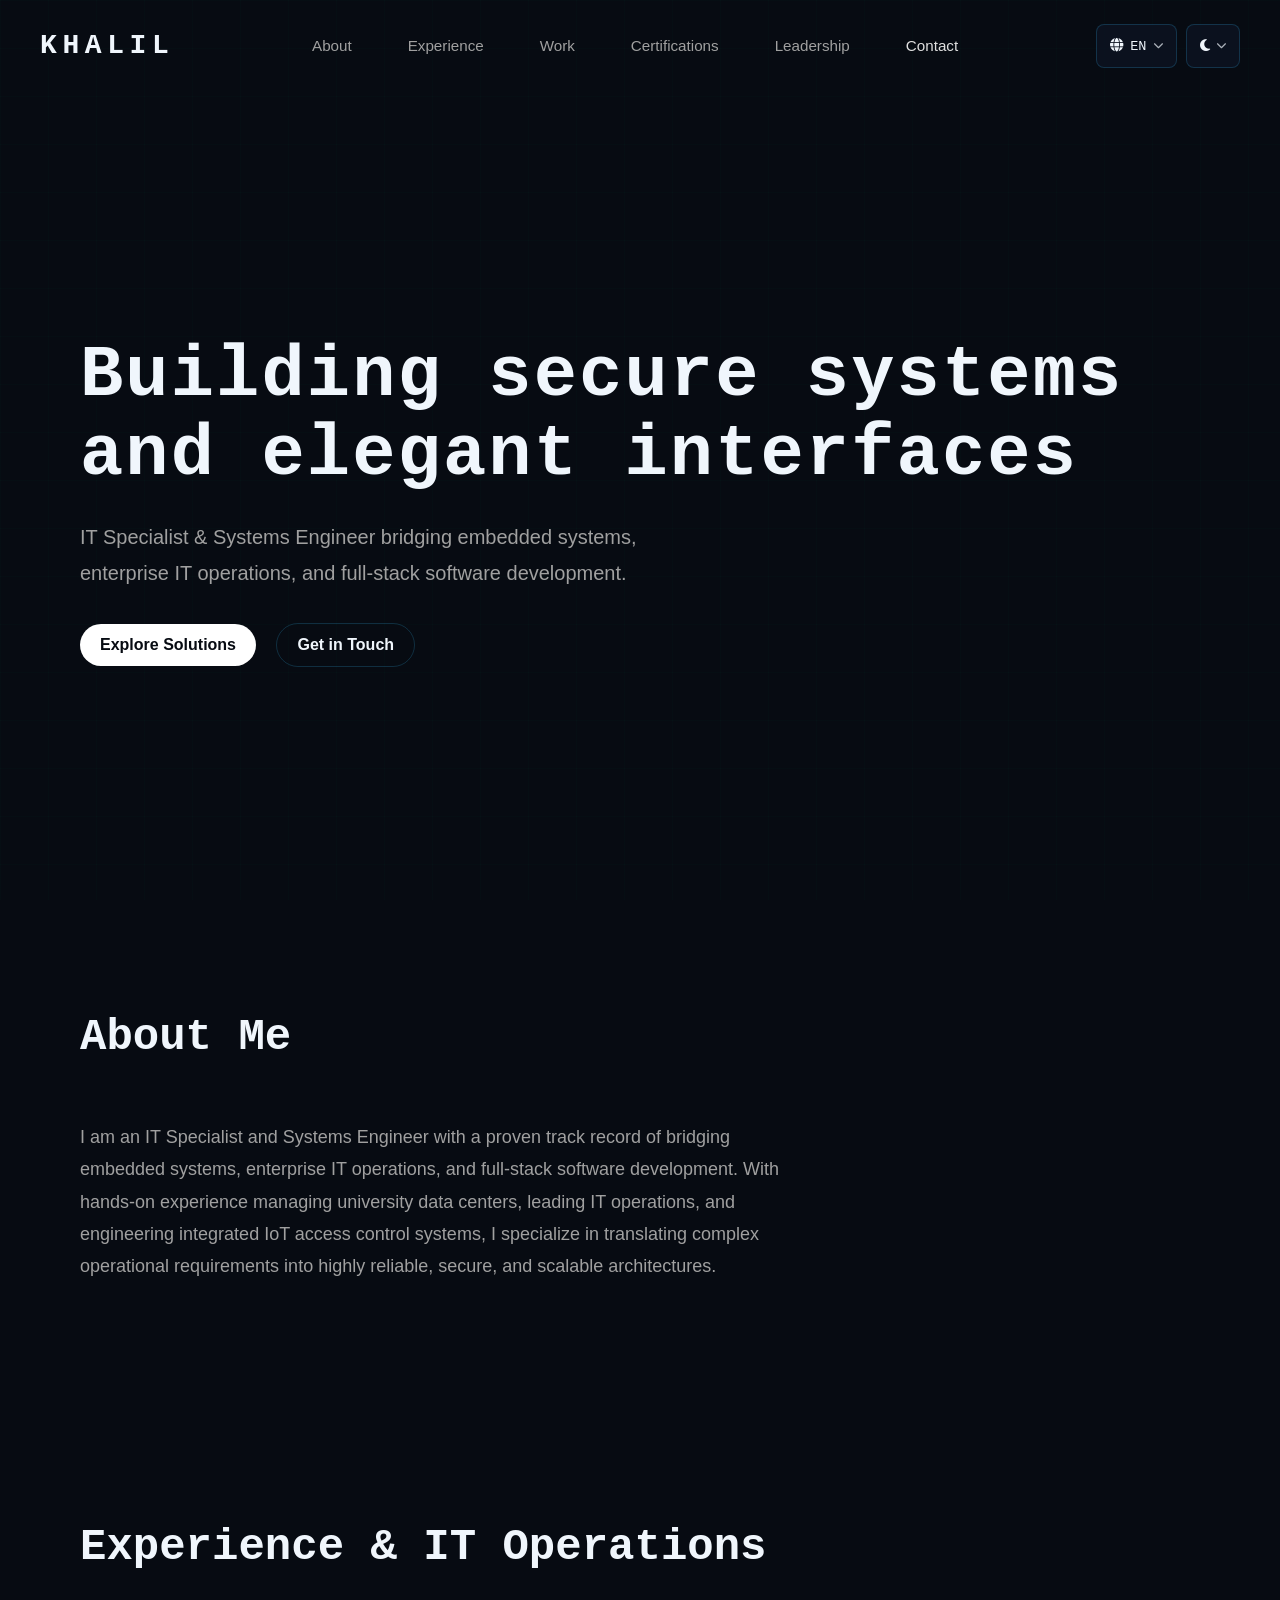
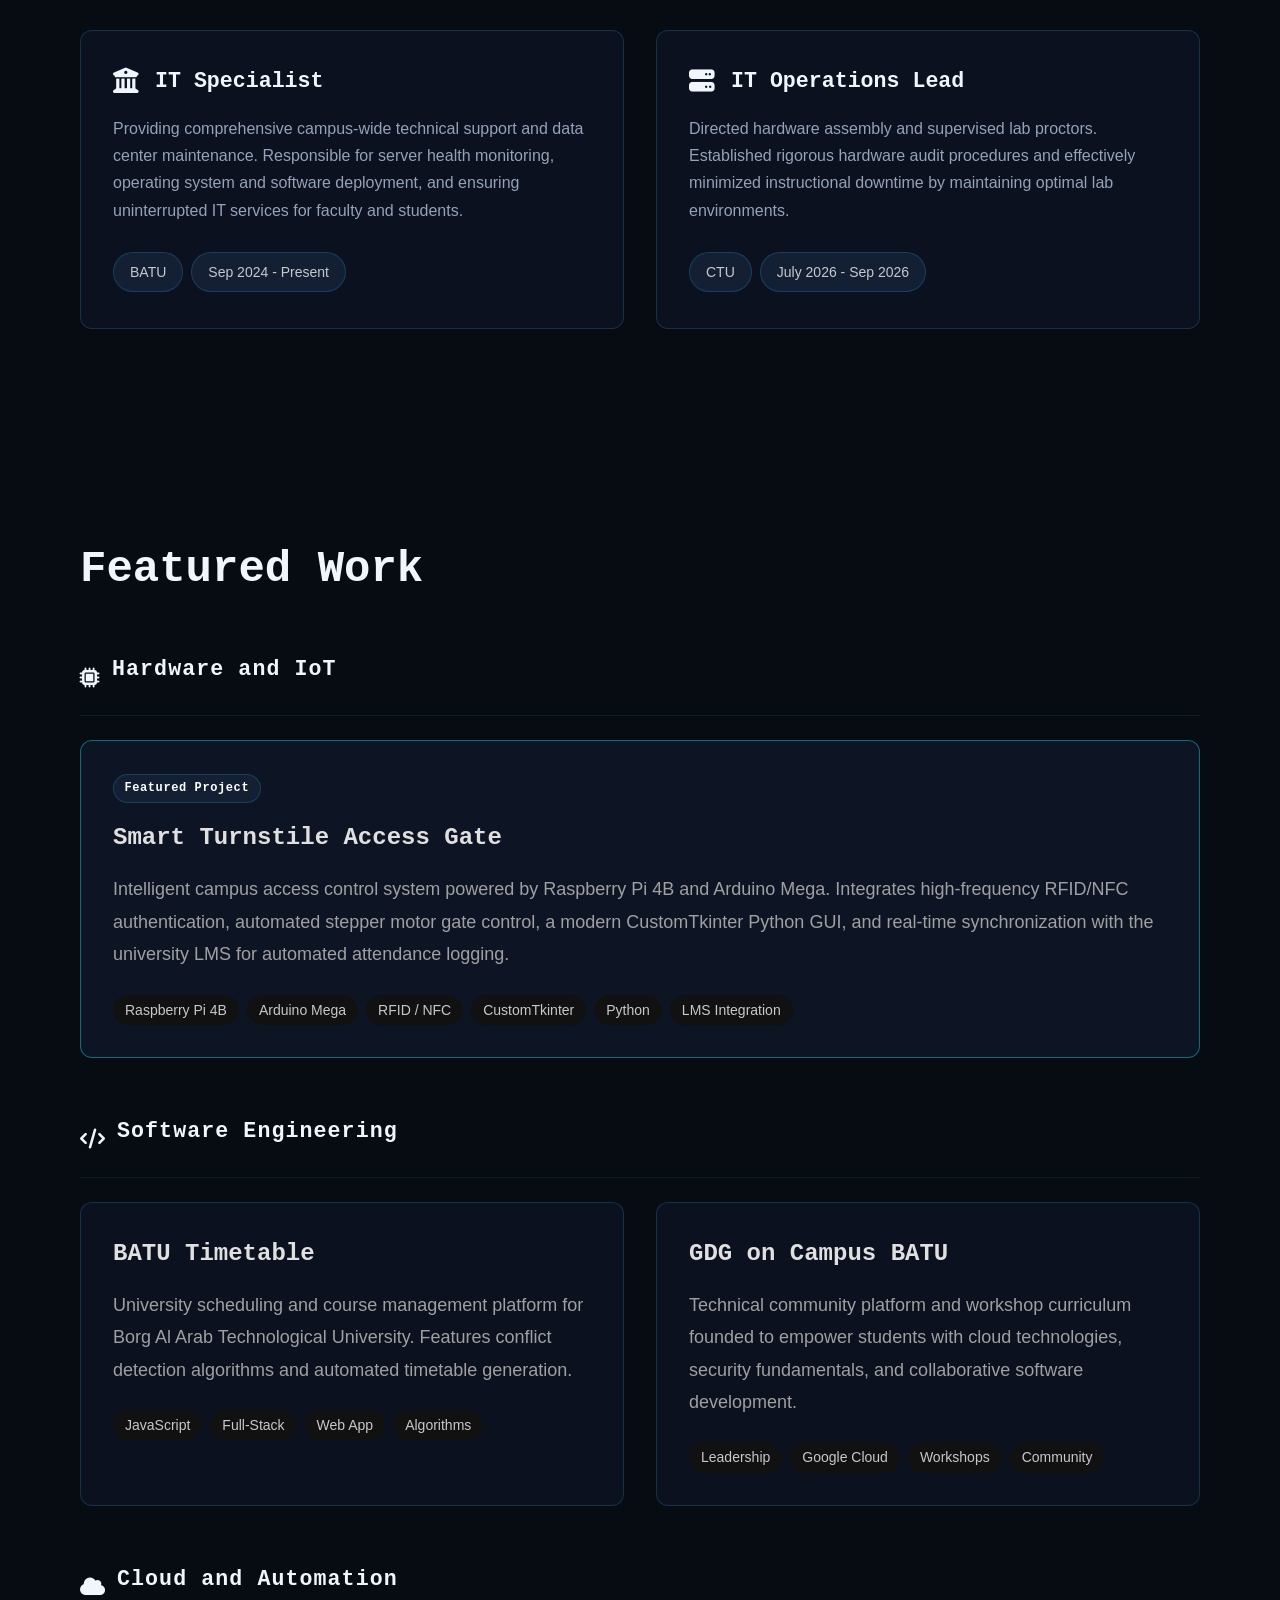
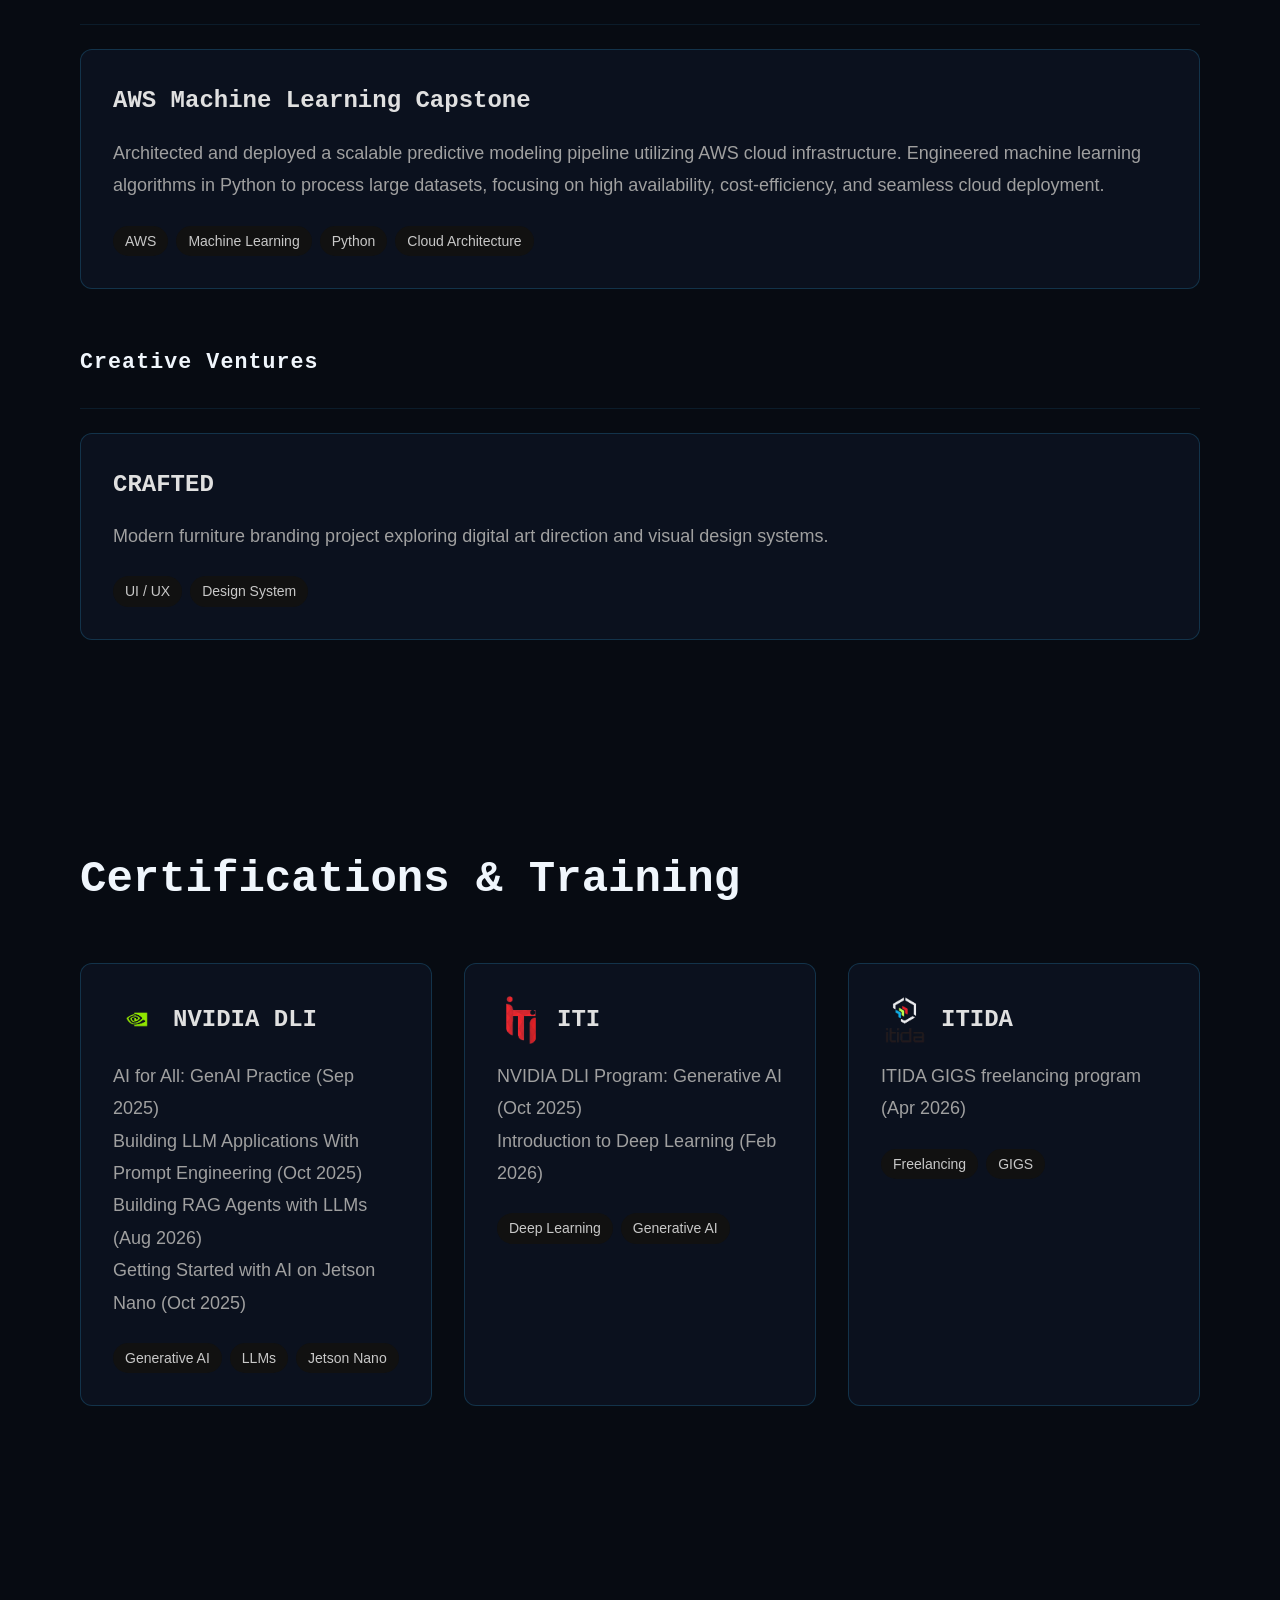
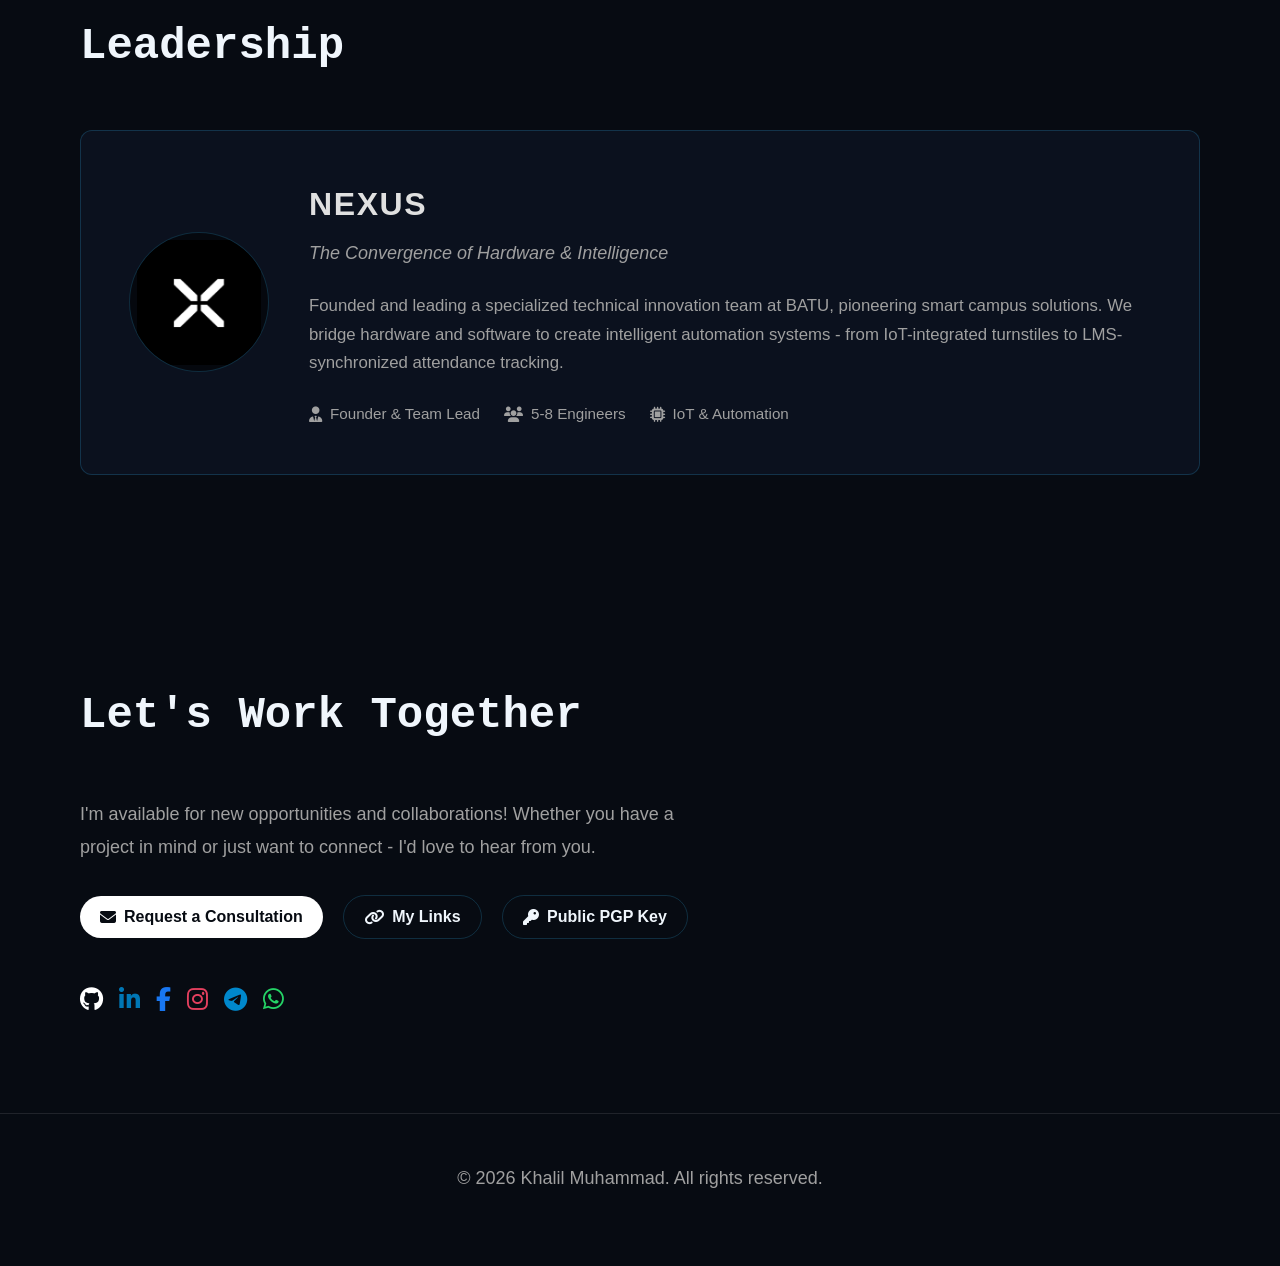
==== commit 872a1624: "style: update certificate logo image paths" ====
--- a/index.html
+++ b/index.html
@@ -356,7 +356,7 @@
       <div class="projects-grid">
         <a href="#" class="project-card">
           <h4>
-            <img src="assets/images/nvidia-logo.png" alt="NVIDIA Logo" class="cert-logo"> 
+            <img src="assets/images/Nvidia_logo%201by1%20no-bg.png" alt="NVIDIA Logo" class="cert-logo"> 
             <span data-i18n="cert_nvidia_title">NVIDIA DLI</span>
           </h4>
           <p data-i18n="cert_nvidia_desc">
@@ -371,7 +371,7 @@
 
         <a href="#" class="project-card">
           <h4>
-            <img src="assets/images/iti-logo.png" alt="ITI Logo" class="cert-logo"> 
+            <img src="assets/images/ITI_logo%20no-bg.png" alt="ITI Logo" class="cert-logo"> 
             <span data-i18n="cert_iti_title">ITI</span>
           </h4>
           <p data-i18n="cert_iti_desc">
@@ -385,7 +385,7 @@
 
         <a href="#" class="project-card">
           <h4>
-            <img src="assets/images/itida-logo.png" alt="ITIDA Logo" class="cert-logo"> 
+            <img src="assets/images/ITIDA_logo%20no-bg.png" alt="ITIDA Logo" class="cert-logo"> 
             <span data-i18n="cert_itida_title">ITIDA</span>
           </h4>
           <p data-i18n="cert_itida_desc">
